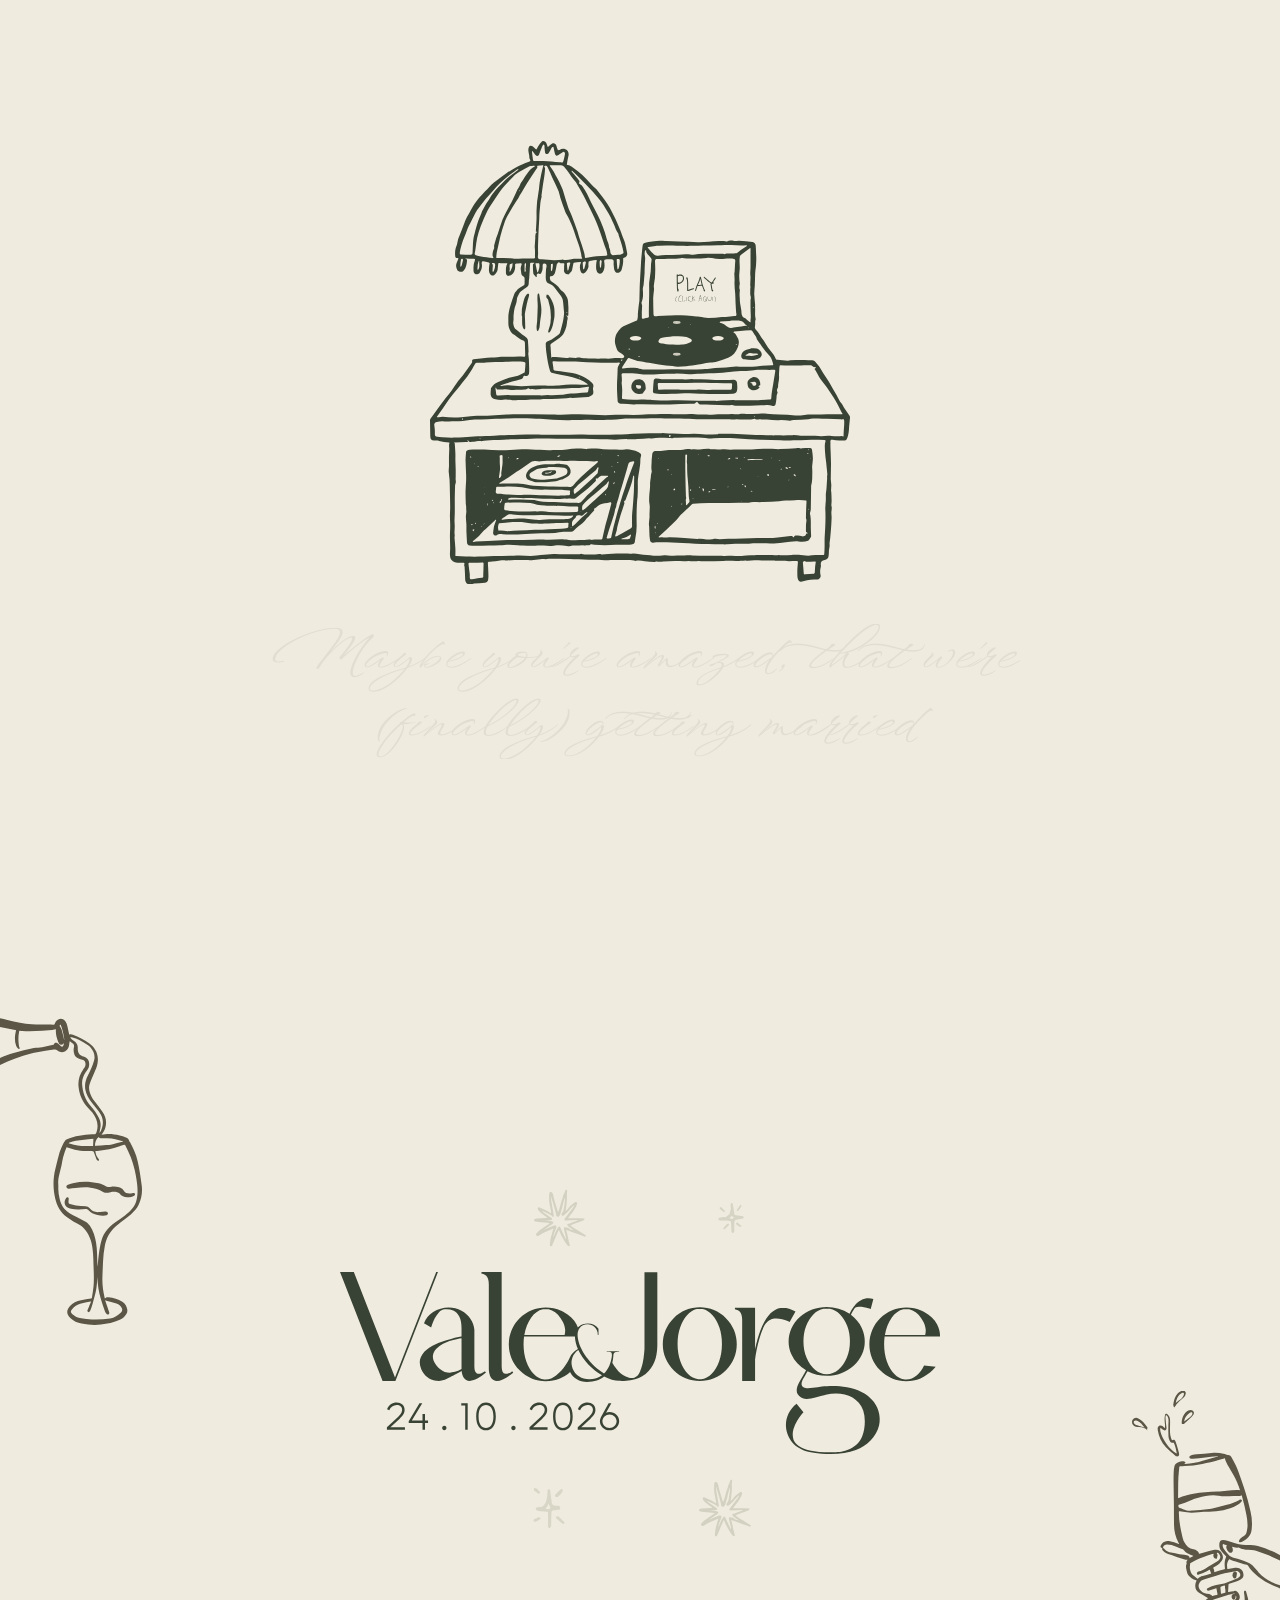
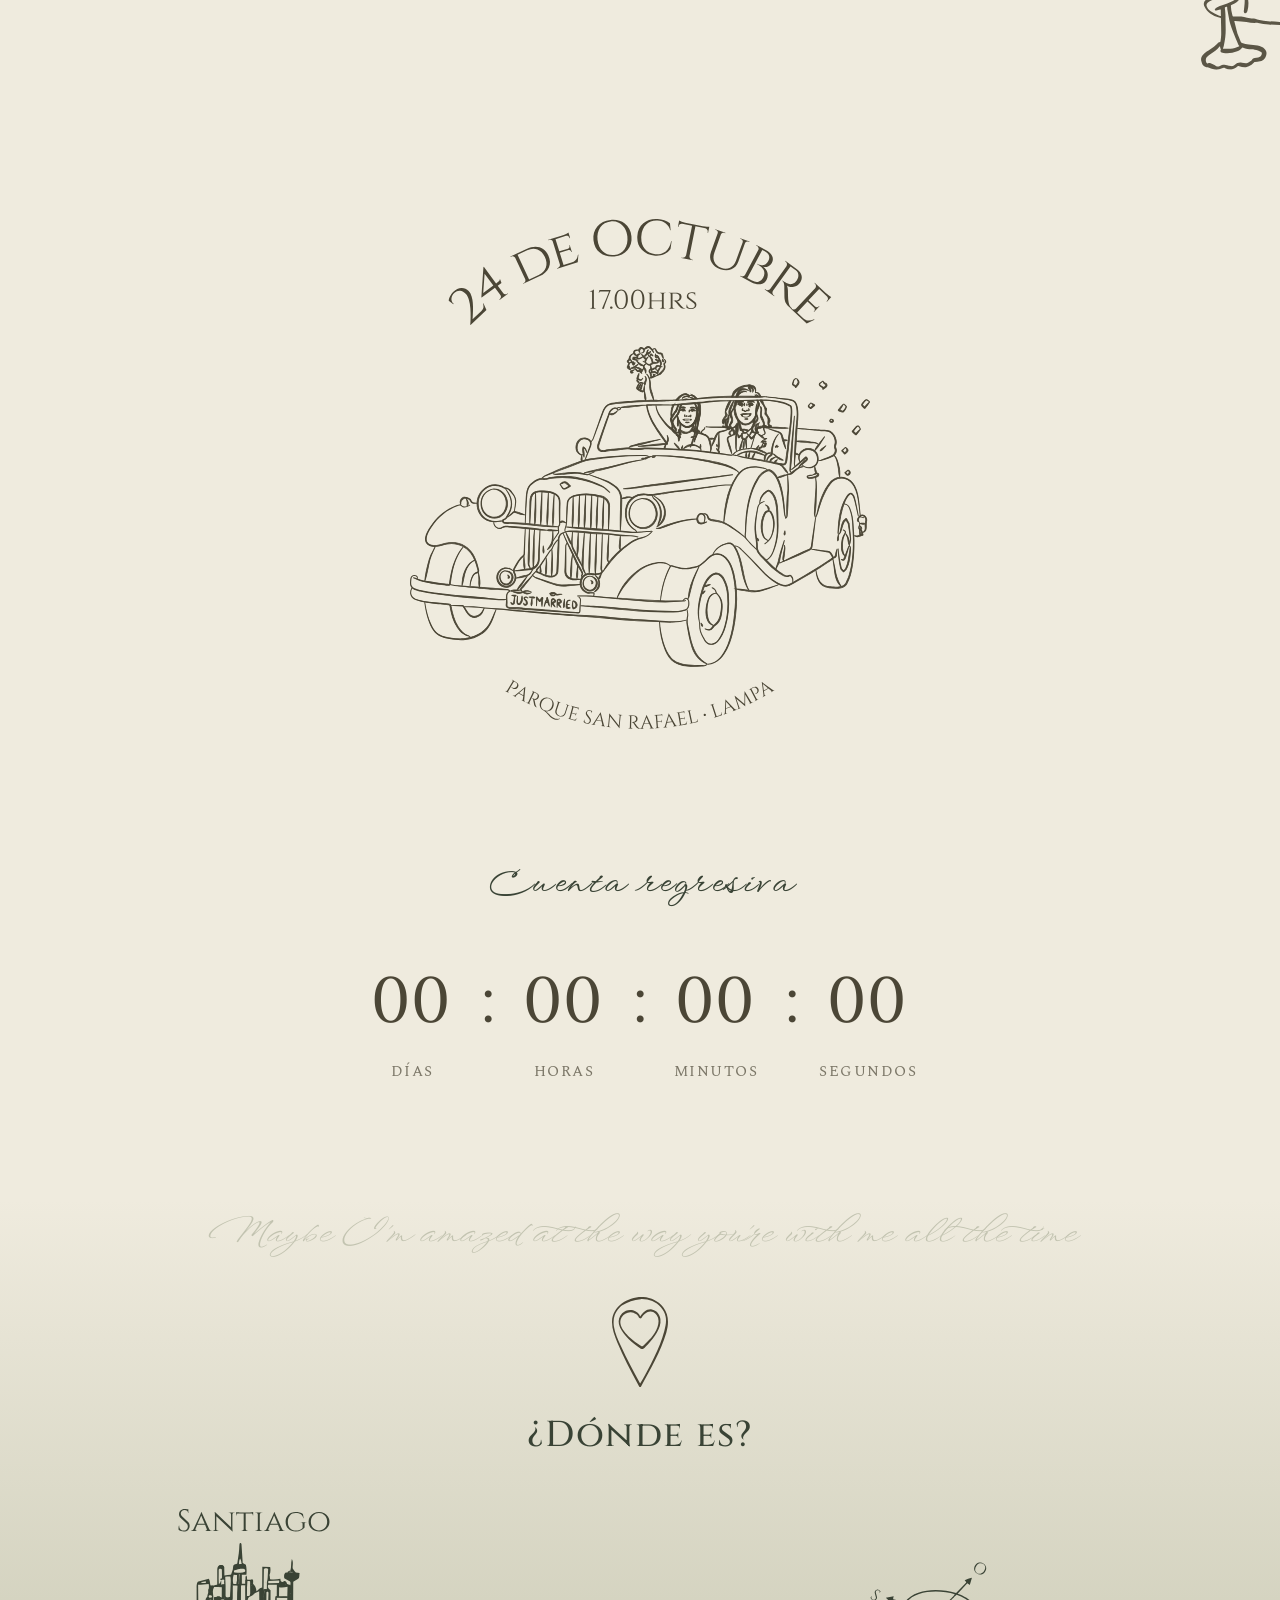
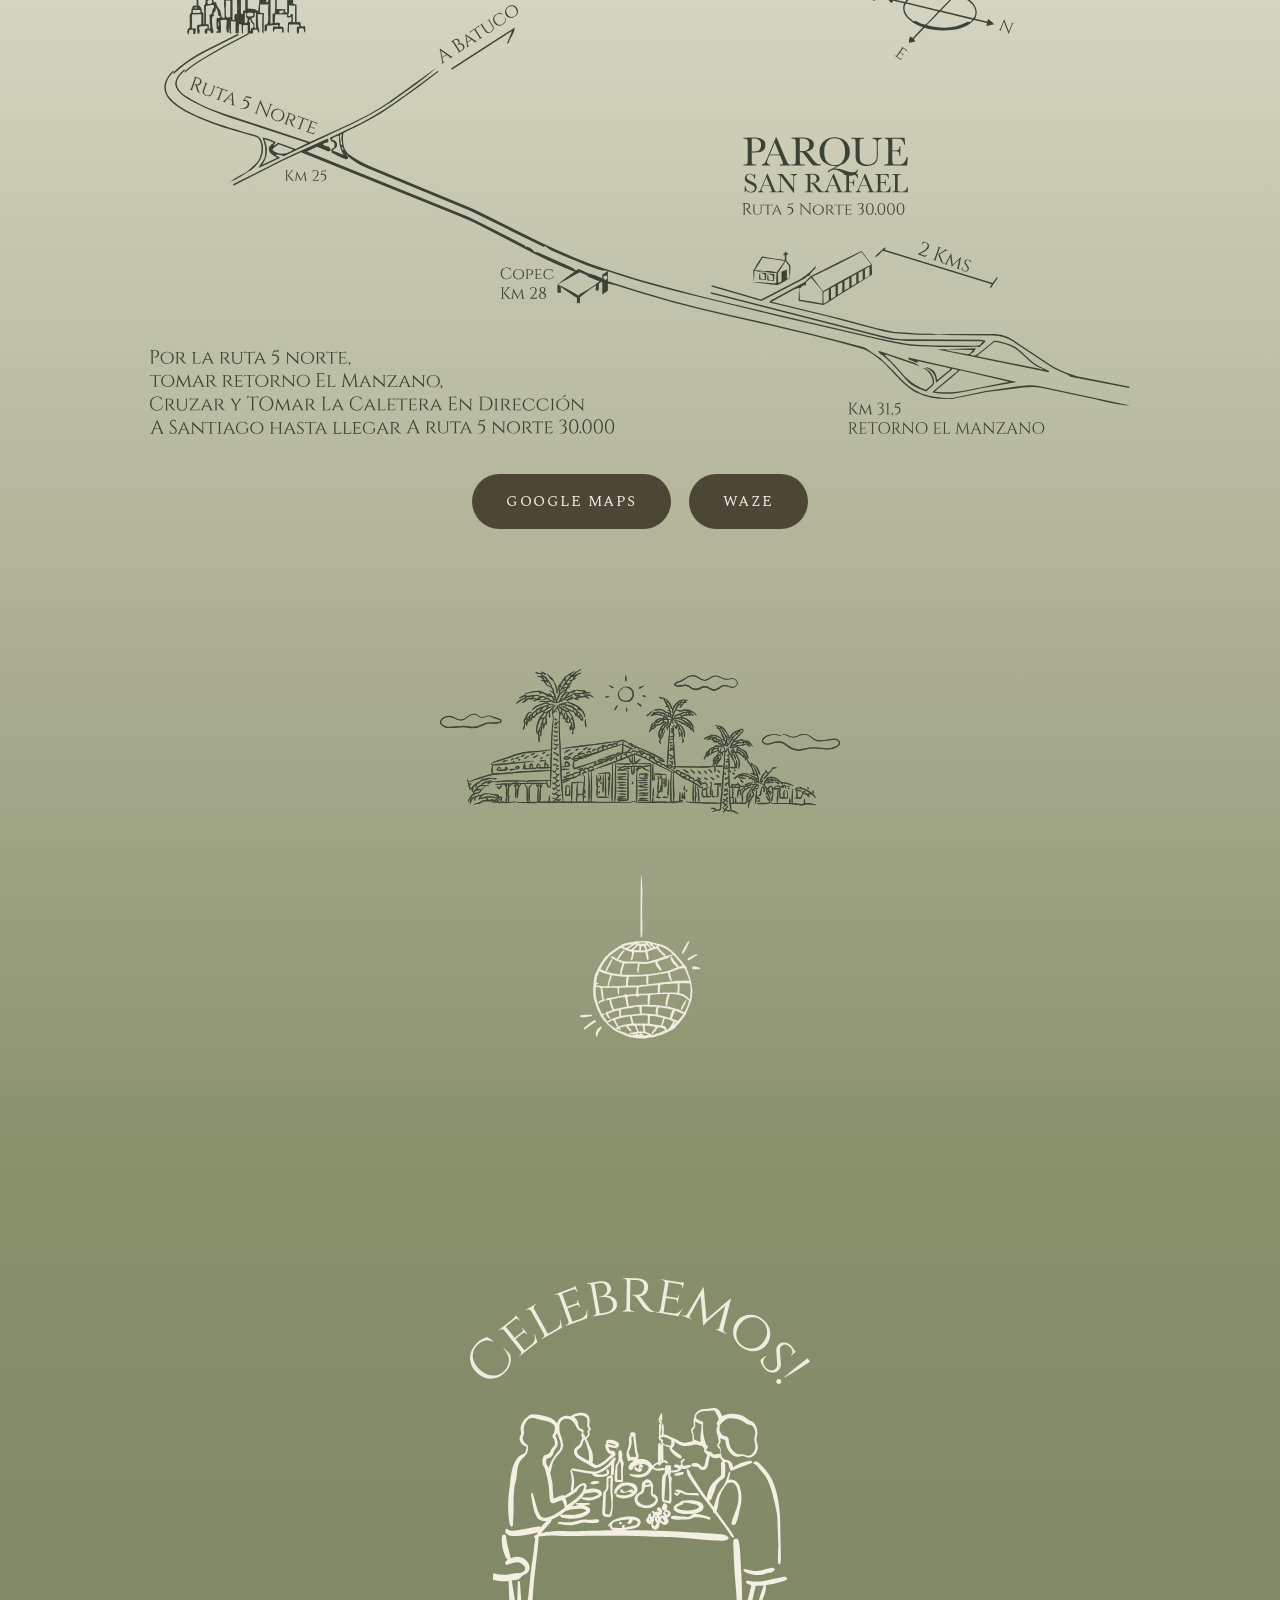
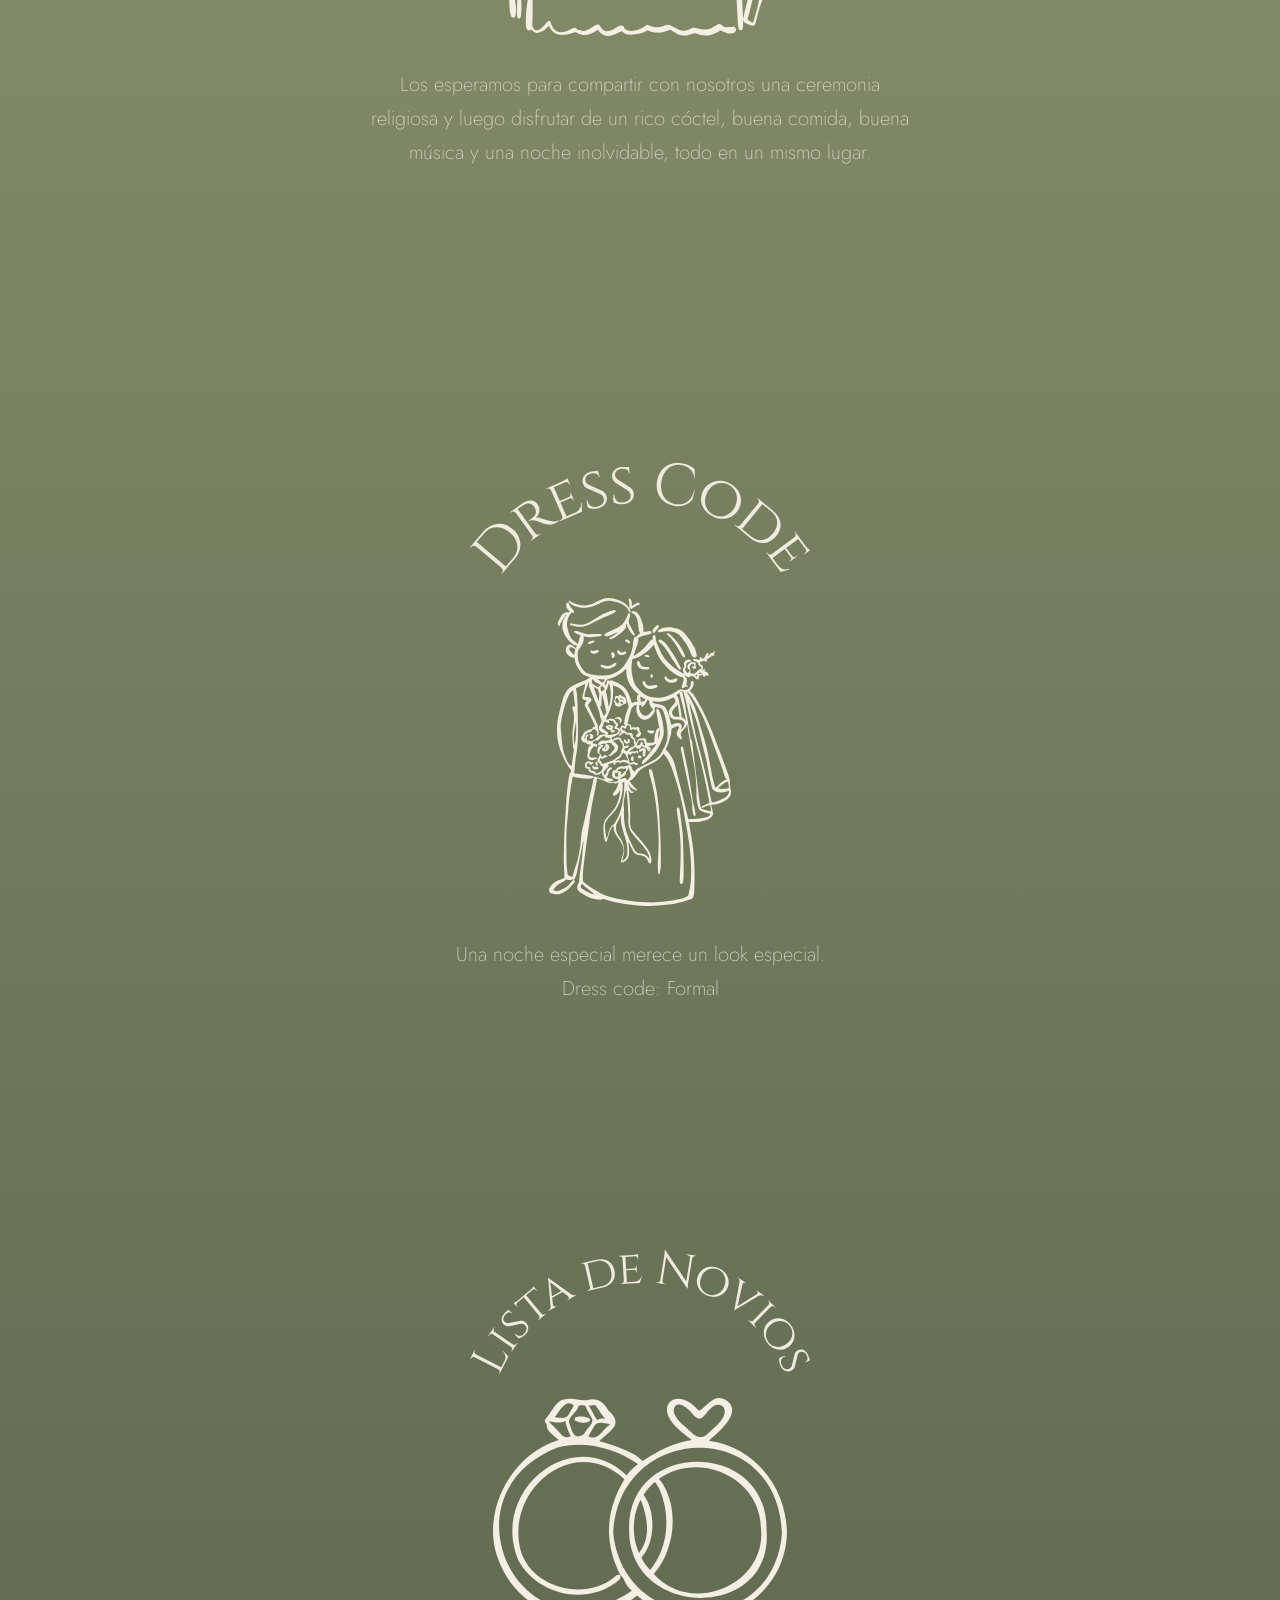
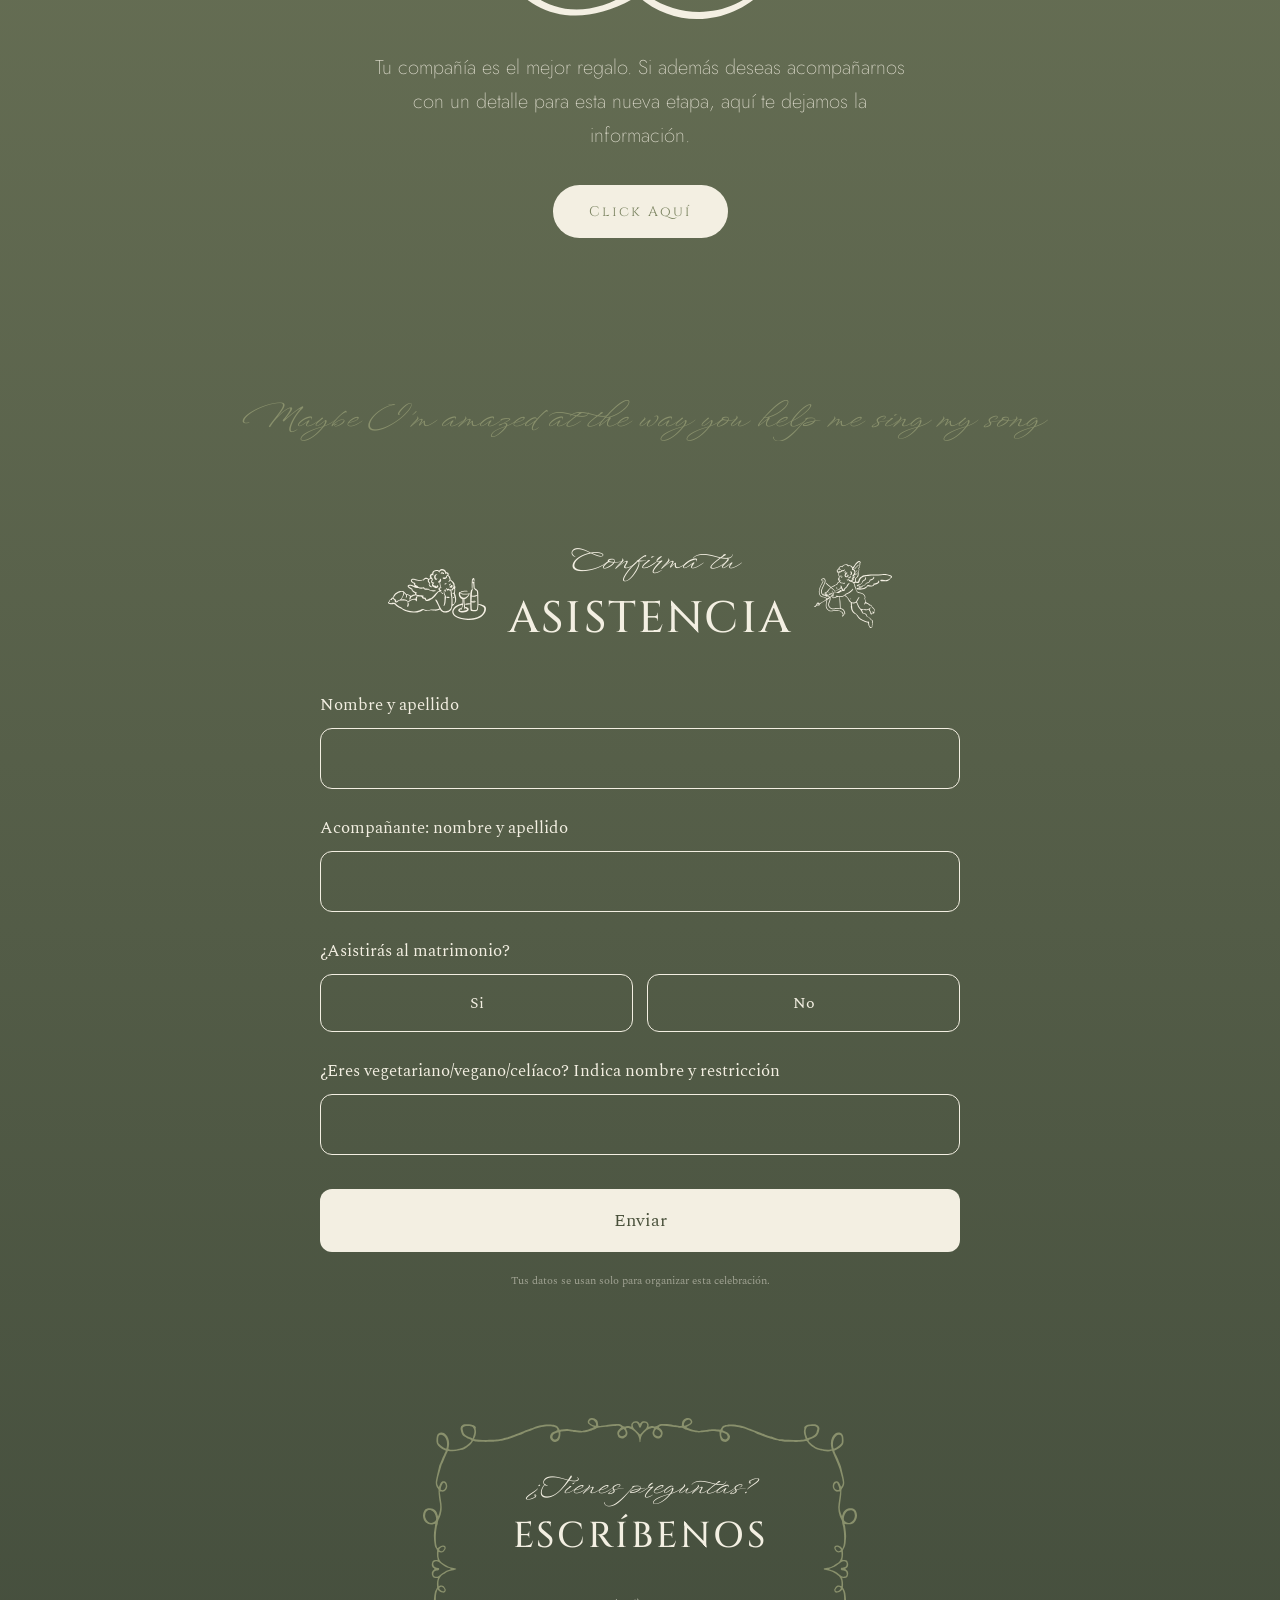
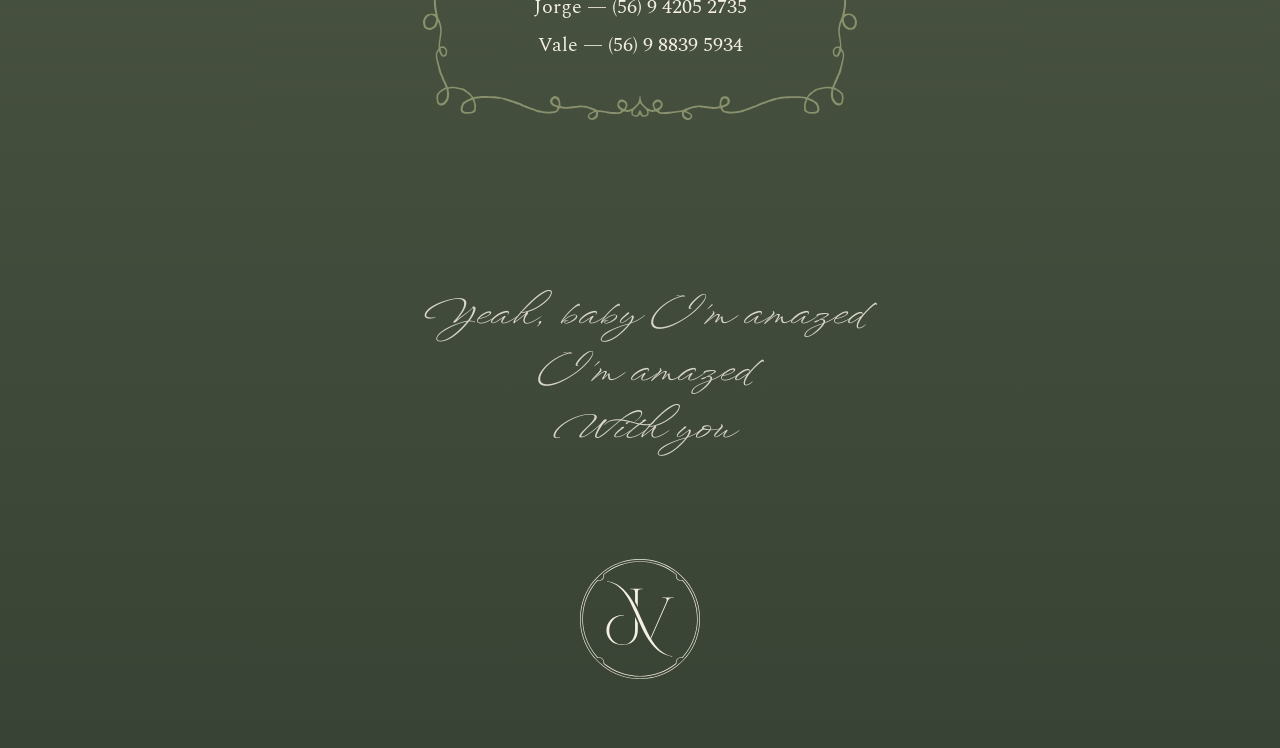
==== index.html @ b94fd3e3 "Hide hero, countdown, and dress code sections entirely for group d All three collapse to zero space " ====
<!DOCTYPE html>
<html lang="es">
<head>
<meta charset="utf-8">
<meta name="viewport" content="width=device-width, initial-scale=1">
<title>Vale &amp; Jorge — Nos Casamos</title>
<meta name="description" content="Invitación de matrimonio de Vale y Jorge — 24 de octubre">
<link rel="icon" type="image/svg+xml" href="favicon.svg">
<link rel="preconnect" href="https://fonts.googleapis.com">
<link rel="preconnect" href="https://fonts.gstatic.com" crossorigin>
<link href="https://fonts.googleapis.com/css2?family=Cinzel:wght@400;500;600;700&family=Spectral:ital,wght@0,300;0,400;0,500;0,600;1,400&family=Jost:wght@200;300&family=WindSong&display=swap" rel="stylesheet">
<link rel="stylesheet" href="styles.css?v=21">
</head>
<body>

<div class="page__bg" aria-hidden="true"></div>
<div class="page">

  <!-- HERO -->
  <section class="hero" id="hero" data-screen-label="Hero">
    <svg class="hero__illustration" viewBox="0 0 1894.24 2000" aria-label="Mesa con lámpara y tocadiscos">
      <defs>
        <style>.hero-art { fill: #394335; }</style>
      </defs>
      <g id="hero-illustration-fill" class="hero-art">
        <path class="cls-1" d="M394.47,670.1c4.86-3.8,9.21-7.49,13.92-10.62,4.82-3.19,10.2-5.52,14.93-8.83,1.7-1.16,3.02-4.01,3.1-6.15.34-8.81.48-17.66-.07-26.45-.16-2.41-2.42-5.48-4.6-6.83-7.01-4.33-10.5-9.97-10.54-18.41-.03-6.08-2.37-12.17-2.27-18.23.09-5,1.78-10.14,3.6-14.9,2-5.26.82-8-4.9-7.9-5.79.1-11.57,1.11-17.38,1.23-6.2.16-6.91,3.97-6.47,8.71.86,9.31-.01,18.15-4.02,26.88-5.31,11.57-13.9,17.98-26.28,19.69-4.35.61-10.96-5.88-11.02-11.91-.14-14.36-1.67-29.02,6.26-42.24.24-.4-.86-2.32-1.37-2.34-10.03-.3-20.07-.38-30.1-.59-1.13-.03-2.25-.79-3.39-.85-2.99-.16-5.82-.52-6.15,4.09-.54,7.47-2.17,14.87-2.54,22.34-.38,7.62-3.06,13.78-7.96,19.59-3.57,4.24-5.6,8.9-12.45,9.86-5.34.77-9.46.86-12.22-3.67-3.51-5.78-6.35-11.39-6.69-19.05-.51-10.92,1.15-21.13,3.1-31.6.23-1.26-1.97-3.95-3.5-4.38-6.01-1.73-12.2-2.83-18.33-4.11-1.3-.27-2.69-.14-3.95-.48-6.81-1.87-11.43,2.58-9.94,9.45,3.36,15.6-.72,29.66-9.49,42.52-2.69,3.94-14.19,7.66-17.79,6.03-7.24-3.3-9.67-10.23-9.76-17.11-.18-14.42-.41-28.93,5.41-42.78,3.48-8.3,1.93-9.9-6.59-10.13-10.86-.27-21.71-.89-32.57-1.29-.78-.03-1.59.48-2.38.75.68,1.09,1.37,3.17,2.01,3.14,6.06-.2,5.26,4.15,4.82,7.55-2.07,16.23-3.77,32.25-16.57,45.04-7.18,7.17-23.3,3.78-27.57-4.22-5.33-10.02-6.98-20.28-2.72-31.11,2.25-5.74,4.28-11.59,7-17.11,1.9-3.84,1.15-5.03-2.9-5.52-8.5-1.08-10.2-2.8-10.79-11.94-.94-14.35.07-28.44,5.95-42.31,4.22-9.96,4.79-21.42,7.79-31.98,1.97-6.91,5.52-13.34,8.1-20.1,6.54-17.08,12.78-34.28,19.42-51.33,3.33-8.51,7.04-16.88,10.99-25.11,2.69-5.59,6.16-10.79,9.19-16.23,6.87-12.34,13.54-24.77,20.57-37.03,3.23-5.62,6.88-11.03,10.74-16.26,4.99-6.74,10.13-13.41,15.62-19.75,8.41-9.73,17.07-19.25,25.87-28.64,6.09-6.53,13.05-12.3,18.81-19.08,13.22-15.52,30.74-25.82,46.06-38.77,10.72-9.07,22.03-17.52,33.66-25.37,12.65-8.54,25.62-16.77,39.11-23.9,19.75-10.43,39.55-20.89,61.19-27.28,4.14-1.23,8.91-3.43,4.05-10.65-3.2-4.75-2.17-12.31-3.23-18.57-1.26-7.51-3.51-14.94-3.84-22.47-.24-5.21,1.29-10.88,3.43-15.71,2.24-5.04,11.59-5.03,17.24-.45,4.19,3.39,8.26,6.95,12.1,10.75,2.66,2.63,3.97,2.79,5.72-.92,2.63-5.61,5.45-11.23,9.01-16.26,4.22-5.99,8.85-11.86,14.18-16.86,4.9-4.63,15.47-.52,19.41,7.41,2.45,4.93,3.78,10.4,5.65,15.61.26.72.74,1.36,1.1,2.04,1.06-.75,2.18-1.44,3.2-2.27,5.14-4.18,9.84-9.08,15.47-12.44,8.53-5.07,17.65-.51,20.28,9.15,1.69,6.18,3.2,12.49,5.82,18.27.62,1.35,6.43,2.12,8.17.86,8.29-5.96,17.14-6.02,26.29-3.85,12.51,2.97,16.57,19.6,14.36,28.95-3.03,12.86-5.28,25.92-7.58,38.95-.2,1.08,1.7,3.6,2.73,3.67,10.13.65,18.07,6.69,25.64,11.93,14.52,10.07,28.6,21.05,41.49,33.12,14.72,13.78,27.88,29.25,41.86,43.84,5.79,6.05,11.93,11.76,17.95,17.59,1.77,1.7,3.94,3.06,5.44,4.96,7.78,9.86,15.54,19.75,23.02,29.82,8.47,11.4,16.98,22.78,24.83,34.61,6.39,9.65,12.15,19.75,17.59,29.97,6.62,12.41,12.89,25.02,18.76,37.79,7.1,15.45,13.81,31.09,20.31,46.82,3.82,9.24,6.81,18.8,10.36,28.16,3.46,9.15,7.49,18.09,10.59,27.35,2.45,7.31,4.05,14.93,5.72,22.48,1.73,7.83,2.71,15.87,4.73,23.61,3.61,13.84-.08,22.07-13.53,26.3-4.39,1.39-3.7,3.99-3.54,6.73.93,16.11-1.94,31.63-6.94,46.84-2.71,8.23-11.36,14.56-19.53,14.28-4.53-.17-7.18-2.41-9.84-6.29-5.89-8.57-4.97-18.39-6.39-27.74-.81-5.4-.14-11.02-.14-16.54,0-7.42-5.18-11.45-12.56-10.28-3.44.54-7.05-.07-10.57.13-5.81.33-11.8.17-17.25,1.78-1.6.47-2.76,6.4-2.22,9.51,2.55,14.73,2.31,29.04-4.38,42.71-3.3,6.76-7.89,11.71-16.47,10.92-7.54-.69-10.71-5.08-12.88-11.9-1.74-5.51-3.03-10.35-2.89-16.5.25-10.69.1-21.21,3.12-31.59.1-.37-2.37-2.2-3.48-2.08-7.44.79-14.82,1.91-22.21,2.97-1.94.27-4.01.34-5.74,1.13-2.05.95-5.21,2.37-5.42,3.92-.79,5.57-1.33,11.4-.54,16.93,1.61,11.09-11.67,33.09-22.48,35.55-5.4,1.25-9.65-2.21-11.56-6.32-6.13-13.12-6.96-26.76-1.01-40.3,1.37-3.13,1.53-4.74-2.51-4.35-9.52.92-19.05,1.67-28.51,2.99-1.12.16-2.22,3.32-2.62,5.24-1.93,9.35-3.31,18.84-5.57,28.12-.69,2.88-3.37,5.33-5.37,7.81-1.74,2.17-4.58,3.75-5.54,6.16-1.93,4.82-5.44,5.62-9.62,4.84-8.33-1.54-18.81-9.29-15.47-20.55.5-1.7.03-3.67.07-5.51.17-5.98-.21-12.05.78-17.9.67-3.84.47-5.58-3.63-5.67-6.37-.14-12.78,1.01-18.5-3.81-3.75-3.16-11.08,6.08-11.9,10.74-1.97,11.08-3.8,22.25-7.01,33-2.83,9.48-7.79,18-19.85,18.12-.95.01-2.21.69-2.79,1.47-3.23,4.29.52,18.44,5.01,21.47,14.99,10.13,30.28,19.86,40.33,35.78,2.65,4.19,7.38,7.18,11.49,10.31,9.09,6.95,13.78,16.5,19.01,26.5,6.11,11.69,5.07,23.6,6.11,35.41,1.19,13.47.38,27.13.21,40.7-.06,4.25.79,10.51-6.98,5.64-.6-.37-1.54-.16-2.34-.21-.03.62-.3,1.66-.04,1.81,10.61,6.42,5.18,15.4,3.94,23.75-1.08,7.2-1.02,14.68-2.99,21.59-3.17,11.02-6.98,21.96-11.67,32.41-5.37,11.97-15.85,19.38-26.53,26.4-9.99,6.56-19.6,13.7-29.62,20.23-7.22,4.72-3.97,11.39-3.7,17.35.62,13.74,1.7,27.48,2.73,41.21.17,2.34-2.01,8.92,4.41,3.14.81-.72,2.58-.48,3.9-.5,4.15-.06,8.31-.3,12.42.03,15.78,1.26,31.53,2.85,47.31,3.99,3.68.27,7.47-.77,11.2-1.18.67-.07,1.35-.13,2.03-.1,9.79.45,19.56,1.05,29.35,1.29,3.02.07,6.08-1.27,9.09-1.2,5.79.14,11.59.85,17.38,1.29,6.47.48,12.96.98,19.45,1.37,8.32.51,16.64,1.02,24.97,1.37,17.59.74,35.34.65,52.81.42,14.46-.18,29.29,1.15,44.05-1.33,13.06-2.2,26.81-1.02,40.19-.23,6.69.41,9.21-3.99,10.78-7.93.72-1.83-3.57-6.49-6.47-8.73-4.92-3.8-10.75-6.36-15.79-10.02-10.45-7.54-13.1-20.01-16.69-30.96-4.89-14.92-4.12-31.09,1.27-45.87,3.32-9.11,9.59-17.47,15.85-25.09,5-6.08,11.26-11.94,18.22-15.44,16.88-8.5,34.48-15.6,51.8-23.2,3.41-1.49,9.02-1.88,9.99-4.25,2.24-5.54,2.44-11.94,3.12-18.03.38-3.48-.17-7.07.11-10.58.79-9.75,1.64-19.51,2.76-29.22,1.08-9.39,2.51-18.74,3.78-28.12.06-.41.3-.82.3-1.25.48-21.13.86-42.28,1.43-63.42.26-9.48.82-18.95,1.36-28.42,1.35-23.83,2.75-47.65,4.12-71.46.48-8.17.74-16.36,1.43-24.52,1.23-14.48,2.65-28.94,4.14-43.4.74-7.22,1.42-14.5,2.92-21.6.61-2.86,2.81-6.66,5.23-7.63,6.53-2.62,13.46-4.69,20.41-5.64,16.67-2.29,33.4-4.25,50.17-5.5,8.02-.59,16.18.77,24.26,1.19,1.84.1,3.7-.06,5.52.03,20.1.89,40.2,1.95,60.3,2.72,27.69,1.03,55.39,2.21,83.09,2.66,16.2.26,32.45-.58,48.67-1.35,7.47-.37,14.89-1.76,22.34-2.66.68-.08,1.37.01,2.07-.01,14.38-.45,28.77-1.09,43.16-1.26,3.84-.06,7.69,1.32,11.56,1.95.91.14,2.04.24,2.82-.16,10.82-5.48,21.98-3.17,33.29-2.12,7.07.67,14.39-1.52,21.49-1.02,20.28,1.42,40.58,3.13,60.77,5.57,8.5,1.02,13.03,7.86,14,15.92,1.15,9.7,1.09,19.55,1.54,29.32.47,10.26,1.33,20.5,1.27,30.74-.07,11.29-.81,22.58-1.6,33.84-.44,6.35-1.77,12.64-2.39,18.98-.67,6.93-1.15,13.88-1.39,20.84-.58,16.13-.74,32.3-1.49,48.43-.57,12.38-2.73,24.75-2.45,37.07.37,15.33,2.66,30.6,3.83,45.92.45,6.03-.18,12.14.13,18.19.82,16.19-2.14,32.52,2.45,48.63.92,3.24-2.61,7.54-2.29,11.19.72,8.78.21,17.3-1.3,25.98-.52,3.06,1.37,7.69,3.74,9.92,11.76,11.02,18.27,25.6,27.22,38.52,2.65,3.81,6.25,7.01,8.71,10.92,6.67,10.54,12.39,21.71,19.56,31.87,7.66,10.84,16.9,20.55,24.75,31.26,3.99,5.45,6.87,11.84,9.48,18.12,1.67,4.04,3.46,5.65,8.09,5.94,15.57.91,31.08,2.73,46.63,3.85,3.9.27,7.89-1.09,11.84-1.23,16.69-.57,33.37-1.22,50.06-1.33,10.24-.06,20.5.95,30.74,1.25,7.44.21,14.9-.27,22.31.21,2.48.17,5.34,1.86,7.11,3.73,5.38,5.64,10.35,11.66,15.37,17.64,1.97,2.34,3.82,4.82,5.41,7.42,5.94,9.72,11.52,19.66,17.61,29.28,8.23,12.98,17.07,25.57,25.16,38.63,6.77,10.92,12.86,22.25,19.22,33.44,9.62,16.94,20.24,33.44,28.33,51.11,3.65,7.96,10.5,12.72,14.19,20.2,3.71,7.49,8.33,14.56,12.95,21.56,6.01,9.08,12.64,17.73,18.5,26.9,1.63,2.56,2.27,6.32,2.03,9.42-1.06,13.26-3.17,26.46-3.88,39.72-.91,17.48-1.98,34.79-8.36,51.36-3.74,9.72-7.01,11.83-18.84,11.22-11.08-.58-22.18-.79-33.24-1.47-4.8-.3-9.63-1.01-14.29-2.15-7.45-1.84-10.47,1.27-9.77,9.12.68,7.62-.06,15.34.2,23,.81,24.56,2.32,49.11,2.56,73.66.24,23.97-1.03,47.95-1.08,71.92-.01,8.22,2.24,16.42,2.45,24.65.23,8.61-.92,17.25-1.13,25.89-.09,3.02,1.1,6.05,1.25,9.09.57,12.46,1.19,24.93,1.33,37.4.07,6.56-.84,13.12-1.27,19.69-.06.68-.21,1.46.01,2.05,3.68,9.6.95,19.14.21,28.81-.67,8.7,1.28,17.56,1.02,26.33-.48,16.66-1.52,33.32-2.71,49.95-1.09,15.33-2.63,30.61-4.11,45.91-.76,7.92-3.36,16.02-2.37,23.67,1.52,11.7-3.09,22.37-3.2,33.66-.07,7.03-.27,14.14-1.44,21.05-1.63,9.65-8.02,15.14-17.31,16.25-14,1.67-20.21,10.65-17.17,24.35.51,2.29.07,4.97-.57,7.31-3.47,12.68-3.97,25.37-.69,38.13,1.78,7-6.06,16.94-14.46,18.43-4.76.84-9.83-.21-14.7.23-10.58.94-21.19,1.88-31.66,3.57-9.15,1.47-18.03,4.56-27.2,5.84-7.15.98-11.59-4.42-13.98-10.28-1.91-4.73-2.63-10.17-2.83-15.34-.41-10.88-.48-21.8-.01-32.68.42-10.23,1.94-20.4,2.42-30.63.07-1.52-2.92-4.58-4.48-4.56-12.01.06-24.01.96-36.02,1.05-5.71.03-11.42-1.53-17.14-1.76-8.77-.35-17.55-.27-26.32-.21-6.32.03-12.62.4-18.92.4-1.91,0-3.82-1.02-5.75-1.03-18.02-.07-36.05.11-54.08-.1-11.09-.14-22.18-1.37-33.26-1.18-9.74.18-19.48,1.93-29.24,2.49-3.91.24-7.9-1.22-11.84-1.16-6.03.09-12.04,1.05-18.07,1.22-7.89.24-15.81.06-23.71.06-19.18,0-38.36-.16-57.54.04-29.02.31-58.06,1.01-87.1,1.26-8.09.07-16.19-1.16-24.28-1.19-6.71-.04-13.43,1.22-20.14,1.18-8.78-.06-17.56-1.13-26.35-1.19-6.71-.03-13.43,1.27-20.14,1.19-13.23-.14-26.47-1.4-39.7-1.15-17.81.35-35.7.88-53.36,2.95-10.26,1.19-20.09,1.53-30.23-.11-2.85-.45-6.18,2.59-9.17,2.39-14.66-.99-29.25-2.89-43.91-3.78-12.96-.79-25.74-5.47-39.02-1.77-2.9.82-6.5-.55-9.72-1.22-23.95-4.97-48.19-1.9-72.28-2.68-10.65-.34-21.33-.24-31.98,0-9.11.2-18.2,1.42-27.28,1.18-9.53-.26-19.02-1.86-28.56-2.54-3.78-.27-7.62.5-11.45.57-8.67.17-17.34.28-26.01.26-2.17,0-4.32-.79-6.5-.86-15.23-.52-30.46-.94-45.68-1.42-13.24-.44-26.47-1.1-39.7-1.35-31.57-.57-63.13-1.08-94.71-1.3-5.18-.03-10.35,1.7-15.58,2.18-2.46.23-5.04-.94-7.55-.84-5.11.21-10.21.79-15.31,1.32-13,1.35-25.99,3.02-39.02,3.99-5.04.37-10.18-1.15-15.3-1.19-20.48-.14-40.97-.37-61.43.07-10.99.23-21.94,1.94-32.93,2.52-4.38.23-8.82-1.26-13.23-1.18-8.54.18-17.1.64-25.6,1.52-9.83,1.01-19.6,2.68-29.42,3.88-5.31.65-10.72.61-15.95,1.64-1.44.28-3.34,3.34-3.33,5.11.06,7.63.85,15.27,1.19,22.9.54,12.08,1.13,24.17,1.3,36.26.08,5.4-.62,10.84-1.33,16.22-.96,7.38-7.35,12.64-14.83,13.22-16.01,1.22-32.03,2.48-47.98,4.21-5.96.65-11.71,3.54-17.65,3.85-15.74.82-23.17-9.12-23.26-22.99-.11-19.02-1.61-38.05-2.61-57.07-.07-1.45-.57-3.06-1.39-4.24-2.86-4.11,6.22-12.56-4.77-13.49-5.33-.45-10.74-.07-16.11-.09-14.79-.01-29.29-2.29-38.37-15.06-3.94-5.55-4.89-13.88-5.33-21.06-.59-9.42,1.1-18.94,1.03-28.41-.16-18.76-1.09-37.51-1.19-56.28-.07-11.39.91-22.78,1.25-34.18.18-6.74.18-13.51,0-20.26-.34-11.79-1.27-23.56-1.25-35.33.03-13.61,1.25-27.24,1.18-40.85-.1-23.13-.78-46.26-1.29-69.39-.4-17.83-.52-35.7-1.5-53.5-.67-11.9-3.14-23.68-3.84-35.58-.47-8.12.86-16.33,1.16-24.51.21-5.6.04-11.2.04-16.81,0-9.97-.17-19.94.06-29.92.24-10.94,1.23-21.87,1.22-32.81-.01-8.91-2.79-17.92,1.37-26.64.11-.26-1.44-1.86-2.34-1.97-15.07-1.87-30.31-1.94-45.1-6.67-6.93-2.22-14.87-1.2-22.35-1.69-12.14-.79-16.94-5.99-17.11-17.86-.35-23.97-.96-47.95-1.26-71.92-.03-2.71.52-5.92,2-8.07,9.87-14.39,19.86-28.7,30.2-42.74,12.63-17.15,25.57-34.11,38.54-51.01,8.63-11.22,17.93-21.93,26.23-33.36,10.34-14.24,19.65-29.21,29.99-43.43,6.4-8.81,14.19-16.62,20.81-25.27,9.43-12.34,18.36-25.06,27.49-37.61,4.38-6.01,8.97-11.88,12.98-18.13,1.37-2.14,2.07-5.34,1.71-7.86-.78-5.58,1.39-9.48,6.7-10.02,13.92-1.42,27.85-2.92,41.79-4.11,12.95-1.12,25.92-1.95,38.9-2.79,8.85-.57,17.73-.74,26.57-1.47,5.65-.48,11.25-1.7,16.88-2.52,1.33-.18,2.71-.16,4.07-.16,9.99-.01,19.96.16,29.93-.04,15.23-.33,30.45-1.1,45.68-1.26,7.39-.07,14.82.71,22.21,1.33,4.84.42,6.95-.94,6.76-6.35-.74-18.9-1.05-37.82-1.49-56.73-.17-7.12-5.68-9.82-10.94-11.33-10.65-3.1-18.36-10.51-26.93-16.7-2.88-2.07-5.14-5.35-8.29-6.66-14.8-6.1-20.77-19.02-25.5-32.68-1.9-5.5-2.42-11.59-2.8-17.45-.47-7.11.13-14.28-.16-21.39-.88-21.2,3.22-41.65,9.46-61.7,5.38-17.3,10.65-34.69,17.32-51.49,2.92-7.35,9.22-13.34,14.33-20.3M1113.5,1868.95h34.08c11.59,0,23.17-.16,34.75.03,22.68.35,45.34,1.06,68.01,1.3,21.72.23,43.42-.03,65.13.11,4.65.03,9.29,1.3,13.92,1.22,10.4-.17,20.79-1.23,31.18-1.19,14.55.07,29.27,2.44,43.57.85,15.62-1.74,31.11-2.62,46.77-2.42,7.47.1,14.96-1.1,22.44-1.22,14.35-.21,28.7-.07,43.05-.07,9.5,0,19.02-.16,28.53.07,5.57.13,11.12,1.12,16.69,1.22,3.48.06,7-1.25,10.48-1.19,5.64.1,11.29,1.27,16.91,1.2,14.39-.2,28.78-.79,43.16-1.33,3.3-.13,6.6-1.09,9.9-1.01,13.53.31,27.08.68,40.6,1.42,7.82.41,15.61,2.34,23.39,2.2,11.22-.2,22.39-2.01,33.61-2.46,11.33-.47,22.71.06,34.05-.3,1.59-.04,4.32-2.52,4.42-4.02.82-11.45,1.32-22.92,1.53-34.39.23-12.89-.3-25.81.14-38.68.52-14.89,2-29.76,2.61-44.66.74-17.59,1.47-35.21,1.26-52.81-.13-10.07,0-20.17-.72-30.31-.98-13.75,1.63-27.72,2.21-41.63.42-10.26-.34-20.58.2-30.84.48-8.91,3.17-17.41,3.14-26.72-.04-15.98,3.63-31.91,2.37-48.1-.3-3.9,1.4-7.93,1.16-11.84-.55-9.08-1.74-18.12-2.65-27.17-.94-9.5-1.74-19.04-2.78-28.54-1.77-16.26-4.74-32.49-5.18-48.8-.41-14.99-2.78-30.28,2.32-45.14,1.11-3.23-.57-5.34-4.72-5.4-19.45-.27-38.9-1.33-58.35-1.15-16.19.17-32.37,1.93-48.56,2.54-11.11.41-22.25-.1-33.37.13-8.78.18-17.56,1.26-26.35,1.23-10.71-.04-21.4-.92-32.11-1.26-30.23-.98-60.44-1.88-90.67-2.78-16.84-.5-33.67-.92-50.51-1.39-.45-.01-.92.03-1.37,0-21.56-1.84-43.09-4.66-64.69-5.28-31.11-.92-62.27-.33-93.42-.17-7.63.03-15.28,1.43-22.89,1.16-9.84-.33-19.63-1.95-29.48-2.55-12.29-.74-24.63-1.42-36.94-1.35-24.21.14-48.4.84-72.6,1.27-7.05.13-13.97-.84-21.15,1.08-5.55,1.49-11.84.24-17.79.1-15.03-.35-30.06-1.22-45.07-1.02-10.89.16-21.77,1.93-32.68,2.51-4.38.23-8.87-1.45-13.23-1.16-17.39,1.1-34.76,2.63-52.13,4.04-2.21.18-4.39.72-6.59.74-13.27.08-26.53.1-39.8.07-1.26-.01-2.55-.84-3.8-.76-16.42.85-32.82,2.21-49.25,2.58-11.84.26-23.7-.95-35.55-1.2-10.43-.23-20.88.23-31.31-.1-24.48-.75-48.93-2.18-73.42-2.59-27.3-.47-54.62-.11-81.93-.11-14.19,0-28.39.16-42.58-.03-23.81-.34-47.64-1.15-71.46-1.26-14.07-.06-28.15.85-42.23,1.29-15.53.48-31.06.88-46.6,1.4-11.54.38-23.09.95-34.63,1.35-14.62.51-29.24.95-43.84,1.39-15.69.48-31.39.71-47.06,1.47-9.77.48-19.49,1.77-29.24,2.68-9.97.93-20.04,3.13-29.9,2.41-10.45-.75-20.16,3.22-30.17,2.82-8.2-.31-18.54,5.14-24.21-6.18-.27-.55-1.86-.45-2.83-.65.04,1.12-.24,2.39.21,3.3.77,1.54,1.98,2.86,3.02,4.28-1.9.31-3.78.69-5.68.89-1.37.14-2.76,0-4.15.04-17.07.45-34.12.92-51.19,1.36-1.47.04-2.96-.07-4.43-.11.89.98,1.87,1.9,2.66,2.95.76,1.02,1.88,2.15,1.97,3.29,1.03,14.35,2.2,28.68,2.75,43.03.44,11.35-.08,22.72.14,34.07.26,12.93,1.01,25.85,1.29,38.77.21,10.44.04,20.88.04,31.3,0,6.29-1.01,12.79.26,18.83,1.44,6.86-.4,12.62-2.54,18.67-.35,1.02-.44,2.17-.47,3.26-.48,17.61-1.02,35.21-1.36,52.82-.2,9.97-.04,19.94-.04,29.92,0,14.12.18,28.23-.06,42.35-.18,11.7-1.15,23.4-1.22,35.1-.06,8.09,1.2,16.19,1.18,24.28-.01,9.02-1.06,18.03-1.18,27.04-.07,5.1,1.06,10.2,1.19,15.31.07,2.79-1.4,5.64-1.2,8.39,1.19,16.09,2.99,32.14,3.94,48.25.61,10.17.13,20.4.11,30.6,0,2.21-.71,4.15,3.13,4.31,14.21.58,28.39,2.28,42.59,2.51,26.77.43,53.54.44,80.32,0,16.05-.25,32.06-2.07,48.1-2.55,25.34-.76,50.7-1.02,76.05-1.46,4.24-.07,8.48.26,12.72.09,9.46-.4,18.92-1.59,28.36-1.33,15.75.41,31.46,2.2,47.18,2.42,9.05.14,18.1-1.71,27.17-2.54,6.47-.6,12.97-.84,19.43-1.43,19.26-1.78,38.49-4.41,57.79-5.27,15.4-.69,30.89.94,46.36,1.09,23.7.23,47.4.1,71.09,0,3.03-.01,6.35-1.9,9.05-1.16,19.96,5.43,40.24,1.94,60.34,2.31,9.79.18,19.63-3.34,29.48.25.61.23,1.37.1,2.05.03,9.29-.91,18.56-2.37,27.86-2.65,24.87-.76,49.78-1.18,74.66-1.4,8.09-.07,16.18,1.08,24.28,1.2,4.63.06,9.32-1.42,13.92-1.16,9.76.51,19.51,1.59,29.22,2.66,10.95,1.23,21.86,2.85,32.82,4.08,9.72,1.09,19.46,2.24,29.22,2.69,9.72.47,19.49.35,29.22.01,6.87-.23,13.71-1.26,20.57-1.94,1.25-.13,2.51-.57,3.74-.45,8.17.76,16.32,2.17,24.49,2.34,8.78.18,17.56-.78,27.73-1.23M556.36,1023.23c.1,10.69,1.32,11.95,11.16,13.16,13.98,1.7,27.93,3.61,41.9,5.48,21.7,2.92,43.19,5.61,64.18,13.34,21.5,7.93,40.21,19.31,56.7,34.61,5.5,5.1,8.74,12.03,5.81,20.7-1.47,4.33-.96,9.7-.11,14.38,2.39,13.33-.3,19.45-11.93,24.68-4.08,1.84-8.05,4.99-12.24,5.31-23.32,1.83-46.69,3.05-70.06,4.28-3.43.18-6.95-1.22-10.37-.96-4.99.37-9.87,2.05-14.85,2.34-12.99.72-26.01,1.09-39.01,1.44-19.14.54-38.27.86-57.41,1.44-5.81.18-11.6.82-17.38,1.36-3.74.35-7.44,1.26-11.16,1.3-15.74.14-31.86-2.15-47.08.62-18.68,3.4-37.1.95-55.57,2.14-5.81.37-11.67.21-17.49,0-3.5-.14-6.97-1.02-10.48-1.29-7.39-.57-14.96-2.15-22.17-1.16-14.83,2.04-29.42,1.76-43.84-1.78-5.3-1.3-11.2-3.23-14.92-6.84-3.54-3.43-6.05-9.31-6.42-14.31-.68-8.94.55-18.02,1.12-27.01.07-1.22.78-2.44,1.42-3.54,7.32-12.65,18.19-21.04,31.7-26.19,16.29-6.22,32.4-13.05,48.97-18.41,13.06-4.22,26.93-5.96,40.04-10.09,9.46-2.99,18.43-7.75,27.24-12.44,2.07-1.09,3.41-5,3.7-7.76,1.25-12.01,2.21-24.07,2.63-36.13.07-1.8-3.22-5.17-5.17-5.34-10.88-.95-21.84-1.6-32.78-1.53-22.59.16-45.17.89-67.77,1.26-10.44.17-20.89-.31-31.3.11-14.14.58-28.25,1.71-42.35,2.72-2.59.18-5.14,1.25-7.72,1.27-10.2.16-20.41-.26-30.6.27-3.16.16-7.45,1.8-9.07,4.21-4.97,7.44-8.57,15.78-13.32,23.4-7.08,11.39-14.29,22.75-22.18,33.6-6.77,9.33-14.75,17.79-21.88,26.88-8.13,10.37-15.69,21.19-23.94,31.46-11.12,13.85-23.19,26.98-33.87,41.15-9.94,13.17-18.47,27.41-27.88,40.98-9.33,13.46-18.83,26.79-28.61,39.9-2.55,3.43-.67,3.68,1.73,3.92,1.97.18,4.01-.18,6.01-.44,5.91-.72,11.84-2.39,17.69-2.08,16.94.89,33.83,3.05,50.77,3.8,10.35.47,20.78-.75,31.18-1.2.45-.03.92.04,1.37-.01,14.21-1.83,28.34-4.39,42.61-5.33,18.24-1.2,36.57-1.06,54.88-1.59,12.78-.37,25.57-.72,38.33-1.4,23.13-1.25,46.25-2.97,69.39-4.02,18.88-.85,37.82-1.45,56.72-1.37,44,.18,87.99.85,131.98,1.27,9.29.1,18.58-.16,27.86.07,9.48.23,18.97,1.46,28.42,1.2,16.5-.45,32.99-1.93,49.49-2.56,10.43-.4,20.88-.35,31.3-.01,21.94.72,43.87,1.88,65.83,2.68,17.37.61,34.75,1.29,52.13,1.3,15.68.01,31.38-.91,47.06-1.26,49.1-1.12,98.25,2.35,147.3-2.61,11.47-1.16,23.16,0,34.75-.21,14.31-.28,28.61-1.2,42.92-1.23,12.08-.03,24.17.99,36.25,1.22,11.9.24,23.8.24,35.68.01,13.39-.26,26.77-1.1,40.16-1.25,7.03-.07,14.05.88,21.08,1.27,8.77.51,17.55,1.13,26.33,1.32,8.64.18,17.28-.38,25.92-.16,8.06.21,16.12,1.66,24.15,1.46,9.29-.24,18.56-1.97,27.86-2.55,19.65-1.25,39.32,1.19,59.07-1.1,11.64-1.36,24.01,2.51,35.43.51,11.43-2.01,22.4-.84,33.59-.92,18.84-.17,37.68-.95,56.52-1.26,11.57-.2,23.19-.52,34.75.07,19.24.98,38.43,3.68,57.67,3.77,23.95.1,47.69,1.74,71.46,4.26,8.05.85,16.3.65,24.38.01,10.98-.88,21.84-3.17,32.82-3.87,10.94-.69,21.94.01,32.92-.18,17.61-.33,35.21-1.02,52.82-1.3,13.88-.21,27.76-.04,41.66-.04,7.9,0,15.81.08,23.7-.07,1.63-.04,3.23-1.03,4.84-1.59-.78-1.16-1.62-2.31-2.32-3.51-1.42-2.39-2.96-4.75-4.14-7.27-10.1-21.79-20.55-43.16-33.97-63.39-10-15.09-19.72-30.48-30.11-45.34-7.56-10.84-16.22-20.91-24.26-31.42-3.85-5.01-7.83-10.02-10.99-15.47-6.23-10.72-11.49-22.01-18.07-32.49-2.29-3.65-3.58-4.92,1.13-6.69,1.22-.45,1.9-2.32,2.83-3.54-1.77-.86-3.97-2.86-5.21-2.38-4.46,1.7-7.01-.33-10.11-3.03-2.48-2.17-5.91-4.33-9.02-4.52-9.72-.58-19.49-.4-29.22-.17-9.02.21-18.03,1.13-27.04,1.27-14.35.23-28.7.3-43.05-.01-12.03-.26-24.04-1.23-36.06-1.64-1.43-.04-4.01,1.3-4.19,2.34-.89,4.79-1.29,9.7-1.53,14.58-.58,11.32-2.15,22.75-1.13,33.93,1.46,16.06-5.09,31.08-4.43,46.87.01.45.16,1.02-.04,1.36-4.21,6.81-7.1,13.7-2.85,21.74.84,1.57.69,4.42-.2,5.99-3.75,6.7-3.5,13.9-3.99,21.2-.61,8.92-2.37,17.79-4.02,26.6-1.52,7.99-8.3,12.08-16.09,8.82-7.89-3.29-15.81-3.98-24.05-3.58-8.32.38-16.64,1.05-24.97,1.33-16.91.57-33.83,1.09-50.75,1.36-13.64.23-27.32.41-40.95-.06-11.84-.41-23.6,1.19-35.58-2.18-7.47-2.1-16.23,1.01-24.39.81-24.48-.64-48.94-1.78-73.42-2.65-15.3-.54-30.61-1.16-45.91-1.27-5.99-.06-10.08-2.11-13.22-7.14-3.03-4.92-8.78-4.5-12.46.1-1.47,1.84-3.94,3.74-6.13,3.98-5.31.58-10.74.04-16.11.2-30.45.88-60.91,2.46-91.36,2.59-42.14.16-84.3-.79-126.45-1.22-9.28-.1-18.57-.16-27.85.06-4.19.08-8.39,1.4-12.55,1.22-15.5-.68-30.99-1.78-46.49-2.63-3.21-.18-6.46.13-9.66-.07-5.91-.35-13.65-6.03-13.97-10.43-1.03-14.89-2.22-29.76-2.71-44.66-.45-14.33-.44-28.7-.01-43.03.58-19.19,2.71-38.39,2.29-57.54-.21-10.11,4.97-16.9,8.94-24.76.71-1.43,1.37-2.88,2.05-4.31-1.62-.55-3.24-1.62-4.84-1.54-7.18.25-14.35,1.05-21.52,1.23-9.45.23-18.9.2-28.33.03-19.6-.37-39.21-.58-58.8-1.43-23.68-1.05-47.33-3.29-71.01-3.91-26.3-.69-52.62-.03-78.94-.23-11.16-.07-22.32-.86-33.49-1.3-1.37-.06-3.02-.48-4.08.1-1.46.82-3.65,2.56-3.51,3.65,1.03,8.22,2.56,16.37,3.95,25.92M1298.53,1322.17c1.42-.47,2.85-1.32,4.26-1.32,19.94-.1,39.92-.57,59.83.06,28.9.91,57.77,2.69,86.65,3.99,13.15.6,26.3.99,39.46,1.4,16.45.5,32.9,1.01,49.36,1.36,8.36.17,16.72.03,25.09.03,22.85,0,45.71.04,68.57-.06,2.56-.01,5.17-1.4,7.71-1.23,10.91.71,21.77,2.17,32.68,2.56,12.88.45,25.77.1,38.66.1,8.9,0,17.82-.35,26.7.1,9.07.47,18.1,2.51,27.15,2.47,10.21-.04,20.4-1.91,30.62-2.44,5.09-.27,10.23.78,15.36,1.09,9.91.57,19.82,1.28,29.73,1.44,5.33.1,10.67-1.15,15.99-1.15,2.99-.01,5.96,1.27,8.94,1.97.01-3.3-.1-6.6.06-9.89.38-8.17.86-16.35,1.37-24.52.4-6.49,1.06-12.95,1.32-19.45.23-5.82.27-11.67,0-17.48-.51-11.12-10.4-1.9-14.11-6.29-.34-.4-1.23-.38-1.88-.4-20.74-.48-41.49-.98-62.24-1.39-6.29-.11-12.58.13-18.87-.04-14.39-.37-28.77-1.25-43.15-1.19-6.98.01-13.94,2.04-20.95,2.53-22.42,1.56-44.87,2.72-67.3,4.29-5.18.35-10.33,2.66-15.43,2.51-13.75-.41-27.47-1.9-41.21-2.48-5.54-.23-11.16,1.5-16.67,1.13-15.34-1.01-30.61-2.78-45.94-3.94-6.02-.45-12.11.11-18.17-.13-5.34-.2-10.91-2.08-15.94-1.03-7.22,1.5-13.77,1.22-20.52-1.43-1.7-.68-3.99-.16-5.96.17-4.05.67-8.06,2.11-12.13,2.24-10.2.34-20.41.3-30.61.07-12.08-.27-24.17-1.01-36.25-1.26-3.48-.07-6.98,1.27-10.47,1.2-6.33-.13-12.66-1.12-19-1.22-12.73-.21-25.47-.06-38.2-.06h-48.56c-20.78,0-41.57.14-62.35-.07-10.94-.11-21.86-.91-32.79-1.3-14.08-.51-28.16-1.02-42.23-1.36-7.68-.18-15.34-.03-23.02-.03-9.75,0-19.49.17-29.22-.06-10.95-.26-21.87-1.12-32.81-1.28-15.72-.23-31.45-.24-47.17,0-14.77.21-29.53.98-44.29,1.29-9.74.2-19.49.04-29.24.04-13.27,0-26.57-.54-39.8.14-13.73.71-27.37,3-41.09,3.88-14.59.95-29.22.96-43.84,1.52-8.1.31-16.19,1.35-24.28,1.27-18.06-.17-36.12-1.12-54.2-1.2-12.08-.04-24.17,1.03-36.25,1.23-13.88.24-27.76-.1-41.65.11-8.1.13-16.2,1.44-24.28,1.2-20.34-.57-40.67-1.53-60.98-2.69-19.69-1.13-39.35-2.85-59.04-4.04-11.98-.74-24-1.03-36.01-1.42-15.91-.52-31.83-1.35-47.74-1.3-22.59.07-45.19.78-67.77,1.3-16.23.37-32.45.85-48.67,1.37-11.79.38-23.56,1.01-35.33,1.35-19.36.55-38.74.78-58.1,1.49-7.75.28-15.48,1.27-23.19,2.28-10.44,1.35-20.79,3.43-31.25,4.42-10.58.99-21.23,1.12-31.86,1.47-5.84.18-11.67-.14-17.49.07-7.72.28-15.43,1.2-23.15,1.23-6.7.03-13.44-1.39-20.13-1.13-8.39.33-16.71,1.88-25.09,2.55-6.47.52-12.01,7.63-11.03,14.15,1.19,7.93,2.22,15.92,2.73,23.94.45,7.18-.31,14.45.33,21.6.2,2.34,2.88,6.06,4.86,6.37,9.49,1.54,19.12,2.68,28.74,2.92,18.98.48,37.86,3.37,56.96,1.64,12.95-1.18,26.01-.82,39-1.57,20.61-1.18,41.19-2.85,61.79-4.04,12.54-.74,25.09-.98,37.64-1.43,12.54-.47,25.09-.88,37.62-1.4,9.09-.38,18.19-.96,27.28-1.35,12.69-.52,25.38-.96,38.08-1.39,14.08-.48,28.15-1.06,42.23-1.36,26.57-.57,53.16-1.11,79.74-1.33,9.01-.07,18.02,1.03,27.04,1.25,9.5.24,19.02.06,28.54.06,19.25,0,38.5.17,57.77-.04,27.49-.3,54.99-.91,82.5-1.33,6.52-.1,13.05-.14,19.56.01,16.46.38,32.9,1.06,49.36,1.32,14.8.23,29.6.21,44.41,0,18.07-.27,36.13-.85,54.2-1.35,15.77-.42,31.53-.85,47.3-1.4,9.55-.33,19.09-.96,28.66-1.35,24.46-.95,48.93-2.08,73.4-2.69,16.87-.41,33.76-.01,50.63-.14,3.03-.03,6.1-1.42,9.08-1.2,8.85.62,17.64,1.98,26.49,2.56,6.64.42,13.34-.17,20,.14,16.19.75,32.37,2.32,48.56,2.55,15.99.24,32-1.32,47.99-1.08,16.96.26,33.9,2.25,50.87,2.46,18.2.21,36.42-.78,56.02-1.23M1382.06,778.84c-.45-1.43-1.23-2.82-1.33-4.26-.99-15.5-2.03-30.99-2.76-46.49-.67-13.77-.42-27.59-1.56-41.31-1.47-17.95-4.04-35.72-2.86-53.88.75-11.54-.78-23.23-1.08-34.86-.06-2.32,1.1-4.66,1.26-7.03.58-8.39.95-16.8,1.43-25.2.44-7.39.44-14.87,1.5-22.18,1.25-8.57-1.64-12.58-10.23-12.68-2.2-.03-4.38-.67-6.57-.74-7.13-.24-14.26-.76-21.36-.41-5.64.28-11.22,2.37-16.84,2.41-10.16.08-20.33-.77-30.48-1.22-.69-.03-1.39.06-2.08-.01-13.77-1.37-27.82-5.14-41.24-3.54-17.52,2.1-34.86,2.08-52.33,2.15-13.12.06-26.23.18-39.34-.04-8.33-.14-17.08-2.73-24.87-.92-14.05,3.27-28.05,1.18-42,2.28-5.57.45-11.19-.08-16.79.11-9.72.34-19.41.99-29.12,1.3-6.05.21-12.13.17-18.17.01-7.14-.2-10.61,2.72-10.42,9.66.31,11.77,1.25,23.54,1.25,35.31-.01,12.32-.82,24.63-1.29,36.94-.04,1.12-.14,2.22-.3,3.33-1.73,11.7-3.87,23.37-5.04,35.13-.55,5.45,1.46,11.16,1.06,16.66-.91,12.11-3.65,24.17-3.78,36.26-.27,24.42.58,48.86,1.22,73.28.26,10.2,2.93,12.35,13.2,11.62,1.91-.14,3.75-1.17,5.65-1.29,17.56-1.01,35.13-2.75,52.69-2.62,34.14.24,68.38-2.48,102.4,2.56,6.52.98,13.02,1.98,19.56,2.73,4.55.51,9.16.31,13.68.93,13.68,1.87,27.35,5.75,40.98,5.6,20.2-.24,40.34-3.37,60.54-5.04,5.57-.45,11.23.33,16.79-.14,13.26-1.15,26.46-2.99,39.72-3.97,8.15-.59,8.85-.79,8.91-10.45M590.19,1101.25c14.58-.92,29.14-2.42,43.73-2.61,16.45-.21,32.91.84,49.37,1.19,8.36.18,16.73.08,25.09-.04,1.18-.01,2.34-.96,3.5-1.47-.95-1.3-1.64-2.97-2.9-3.85-20.04-14.05-42.51-22.86-65.97-28.95-15.92-4.12-32.28-6.54-48.42-9.86-15.26-3.12-30.55-6.06-45.63-9.93-3.09-.79-6.6-4.89-7.54-8.14-3.81-13.22-7.03-26.64-9.8-40.13-2.35-11.33-3.91-22.82-5.6-34.28-1.13-7.72-2.08-15.48-2.75-23.26-.69-8.3-1.33-16.64-1.29-24.96.03-4.66,2.07-9.05,6.86-11.13,6.62-2.88,13.81-4.8,19.89-8.56,10-6.18,19.53-13.19,28.78-20.47,3.73-2.93,7.64-7.01,8.97-11.35,4.8-15.57,8.8-31.4,12.58-47.26,1.98-8.26,3.07-16.76,4.18-25.2.82-6.2,1.71-12.54,1.3-18.74-.91-13.73-3.24-27.37-3.8-41.09-.47-11.71-3.29-22.34-9.92-31.84-3.78-5.43-8.44-10.26-12.21-15.68-10.99-15.79-20.91-32.92-40.21-39.89-14.66-5.31-16.29-17-16.43-29.52-.13-12.08.74-24.18,1.3-36.25.1-2.14.84-4.24,1.33-6.33,3.31-13.64-.84-19.96-12.42-18.39-1.56.21-3.78,2.85-3.95,4.53-.52,5.09,0,10.27-.24,15.4-.38,8.1-1.87,15.85-6.77,22.75-2.38,3.36-4.08,4.7-8.51,2.89-7.63-3.13-12.73,1.9-11.13,10.04.24,1.29-.35,3.1-1.23,4.08-.42.45-2.9-.07-3.6-.88-3.91-4.52-10.06-8.88-10.82-13.99-1.97-13.22-1.76-26.79-1.77-40.21,0-2.05,3.43-4.11,5.24-6.18.5-.57.91-1.19,1.36-1.8-.74-.31-1.46-.89-2.2-.91-4.38-.09-8.8-.38-13.1.14-1.47.18-3.71,2.45-3.85,3.94-.82,8.29-1.06,16.63-1.56,24.96-.89,14.58-1.8,29.15-2.8,43.71-.17,2.59-1.09,5.13-1.29,7.72-.45,5.92-.11,11.96-1.13,17.76-1.84,10.65-12.08,13.51-19.15,19.29-7.38,6.05-17.52,10.64-21.52,18.41-5.21,10.13-12.31,19.73-12.75,32.86-.41,12-6.98,23.67-9.72,35.74-2.41,10.67-3.57,21.66-4.7,32.57-.64,6.15.07,12.42-.16,18.63-.25,6.8-2.39,13.91-.99,20.3,2.17,9.82,4.19,19.96,14.05,26.6,9.72,6.56,18,15.21,27.23,22.55,5.41,4.32,11.9,7.37,17.01,11.98,3.37,3.05,6.91,7.69,7.32,11.93,1.67,17.04,2.27,34.18,2.99,51.29.16,3.7-1.42,7.48-1.18,11.16.52,7.69,2.11,15.33,2.56,23.02.77,13.37,1.06,26.77,1.43,40.16.17,6.06.14,12.13.01,18.19-.33,15.53-6.18,20.16-20.92,17.21-1.52-.31-4.89,1.59-5.03,2.78-1.22,9.56-9.32,11.79-16.03,14.25-9.62,3.54-19.92,5.26-29.86,7.95-12.18,3.3-24.36,6.69-36.46,10.31-6.52,1.95-12.9,4.36-19.24,6.87-.99.38-1.33,2.42-1.97,3.7,1.25-.04,2.51.01,3.74-.14,9.63-1.16,19.31-3.72,28.87-3.3,19.99.92,39.87,4.26,59.86,4.97,14.83.51,29.75-1.9,44.65-2.41,21.97-.77,43.95-1.12,65.94-1.37,5.78-.07,11.59,1.27,17.37,1.2,11.32-.14,22.64-.75,33.95-1.32,5.57-.28,11.12-.89,18.06-1.35M1339.25,1042.57c-13.09,1.15-26.16,2.59-39.28,3.37-13.67.82-27.4.81-41.06,1.52-12.97.67-25.92,1.87-38.9,2.66-4.43.27-8.95-.41-13.33.13-12.75,1.54-25.27,3.16-38.36,1.61-18.57-2.18-37.38-2.32-56.11-2.99-5.31-.18-10.65,1.1-15.99,1.23-9.58.21-19.18-.24-28.75.11-19.18.72-38.34,2.05-57.52,2.62-14.56.42-29.14.08-43.71.08-1.37,0-2.78.13-4.14-.01-16.5-1.81-32.95-4.24-49.49-5.33-13.36-.89-26.84-.57-40.24.03-4.39.2-9.46,1.54-8.27,8.94,1.29,7.96,1.3,16.15,1.47,24.25.09,3.47-1.39,7.01-1.17,10.45.62,10,2.35,19.94,2.49,29.93.18,12.68-.84,25.37-1.1,38.08-.03,1.36,1.43,3.87,2.38,3.95,16.05,1.62,32.11,3.48,48.2,4.14,11.81.47,23.7-1.06,35.54-1.1,9.7-.03,19.41.92,29.11,1.25,6.05.2,12.14-.24,18.17.1,13.2.72,26.39,2.44,39.58,2.54,19.59.16,39.18-.81,58.78-1.19,7.44-.16,14.87-.2,22.31,0,30.68.85,61.35,1.88,92.03,2.69,10.2.27,20.4.04,30.6.04,12.96,0,26.06-1.16,38.84.34,11.73,1.37,22.78-.01,34.25-1.42,16.96-2.08,34.17-2.35,51.28-2.96,5.99-.21,12.03,1.15,18.06,1.22,16.18.18,32.35.06,48.54.06h23c7.9,0,15.81.28,23.7-.06,16.19-.72,32.35-2.21,48.56-2.52,7.9-.16,10.61-.06,10.89-11.45.23-8.46,1.46-16.93,2.69-25.31,1.59-10.78,3.7-21.47,5.44-32.23,2.83-17.48,5.28-35.03,8.39-52.45,2.28-12.75,2.62-12.9-10.14-12.63-31.36.67-62.77-1.66-94.13,2.49-16.47,2.18-33.26,1.97-49.89,3-20.68,1.29-41.35,2.75-62.71,4.82M635.76,370.82c-3.74-8.34-7.15-16.84-11.3-24.97-4.39-8.58-10.6-16.36-14.02-25.26-8.1-21.04-15.31-42.44-22.35-63.87-3.13-9.58-4.11-19.9-7.63-29.28-4.65-12.31-10.79-24.05-16.39-35.99-2.63-5.58-5.72-10.96-8.23-16.6-4.55-10.3-8.65-20.79-13.26-31.08-3.99-8.92-8.5-17.64-12.59-26.53-2.14-4.66-5.65-6.57-10.53-5.92-1.57.21-3.47,1.08-4.33,2.28-.48.68.84,2.68,1.42,4.05.81,1.95,2.52,3.94,2.41,5.82-.62,10.23-1.33,20.47-2.71,30.6-1.95,14.28-4.66,28.44-6.79,42.69-2.41,16.3-4.59,32.62-6.71,48.97-.26,1.95,1.19,4.26.64,6.05-6.57,21.02-6.12,43.01-8.97,64.54-1.46,10.94-.99,22.14-1.59,33.2-.82,15.5-1.98,30.98-2.69,46.48-1.08,23.07-2.03,46.15-2.75,69.24-.34,11.18-.06,22.38-.06,33.59,0,5.06.55,10.2-.1,15.17-2.15,16.25-.61,18.47,15.14,19.76.47.04.93-.03,1.39.01,18.74,1.37,37.48,3.39,56.25,3.91,11.62.31,23.3-1.63,34.96-2.52,1.84-.13,3.78-.4,5.51.04,12.69,3.29,25.02.74,37.35-2.1,3.58-.82,7.22-1.93,10.86-2.01,11.8-.26,23.61-.03,35.43-.2,1.02-.01,2.01-1.53,3.03-2.35-5.04-5.27-4.08-12.11-5.41-18.51-3.13-15.07-6.09-30.14-11.87-44.7-8.47-21.35-14.89-43.52-22.44-65.24-3.34-9.63-7.29-19.04-11.67-29.25M490.08,225.14c.47-2.34,1.1-4.66,1.35-7.03,1.08-10.16,1.64-20.4,3.16-30.48,1.77-11.81,4.11-23.54,6.6-35.23,2.73-12.85,5.84-25.62,8.98-38.39.59-2.44,1.76-4.43-2.24-4.18-7.63.5-15.28.85-22.89,1.53-.82.07-2.34,2.49-2.1,2.86,3.16,4.79-.31,8.09-2.54,11.45-13.75,20.79-27.82,41.36-41.38,62.28-7.11,10.98-13.39,22.51-20.1,33.76-4.83,8.13-9.83,16.16-14.59,24.35-2.03,3.48-3.31,7.42-5.48,10.82-3.82,6.05-8.33,11.7-12.08,17.79-9.92,16.12-19.89,32.21-29.24,48.66-6.94,12.22-14.28,24.51-19.04,37.64-8,22.05-14.75,44.63-20.82,67.3-5.09,18.97-7.92,38.54-12.82,57.57-3.27,12.73-5.6,25.27-5.84,38.49-.09,4.49.55,3.87,3.36,3.92,24.05.42,48.1.86,72.14,1.42,2.59.06,5.16,1.32,7.72,1.25,11.86-.28,23.7-1.06,35.57-1.25,15.41-.23,30.84-.21,46.25.03,6.12.1,11.09.11,9.56-8.43-.65-3.64-.11-7.51-.11-11.26,0-6.53.17-13.05-.06-19.56-.16-4.66-1.43-9.32-1.2-13.92.59-12.52,1.8-25.02,2.61-37.52.26-3.9-.64-7.98.2-11.7,1.26-5.54-.13-12.45,6.67-15.78.42-.21.3-1.56.42-2.37-.81.11-1.7.5-2.42.28-.91-.28-2.41-1.08-2.38-1.59.92-17.05,2.37-34.09,2.96-51.16.52-14.79-.25-29.62.21-44.41.42-13.44,1.73-26.86,2.68-40.29.07-1.08.38-2.14.54-3.22,2.13-14.08,4.24-28.16,6.35-43.63M795.92,493.71c-2.99-7.75-6.23-15.4-8.92-23.23-7.05-20.57-13.83-41.22-20.77-61.82-8.9-26.46-19.01-52.4-31.7-77.31-8.12-15.95-15.72-32.14-23.54-48.23-2.79-5.75-5.35-11.62-8.3-17.27-6.42-12.32-12.81-24.65-19.58-36.76-6.4-11.43-13.29-22.58-19.96-33.85-1.97-3.33-3.6-6.9-5.92-9.96-6.83-8.97-14.08-17.61-20.88-26.6-4.04-5.35-7.37-11.25-11.32-16.67-4.77-6.56-9.7-13-14.87-19.25-3.39-4.08-6.67-9.53-11.15-11.08-6.33-2.2-13.73-1.64-20.67-1.77-11.81-.21-23.64-.07-35.46-.03-1.03.01-2.07.47-3.1.72.51.95.94,1.94,1.53,2.82,5.67,8.47,12.28,16.46,16.88,25.47,11.33,22.22,25.21,43.15,34.11,66.63,1.95,5.16,5.11,9.9,6.76,15.14,8.09,25.88,15.36,52.06,23.95,77.77,4.5,13.46,11.7,25.99,16.76,39.29,8.92,23.47,17.39,47.13,25.55,70.87,3.97,11.52,6.15,23.67,10.37,35.07,6.01,16.23,11.62,32.51,16.4,49.18,3.03,10.55,6.46,20.71,6.57,31.77.01,1.12,1.57,3.26,2.21,3.17,4.53-.52,8.98-1.6,13.49-2.31,12.13-1.9,24.21-4.19,36.39-5.41,14.52-1.46,29.12-2.12,43.71-2.79,4.02-.18,5.4-1.77,4.87-5.38-.84-5.85-1.81-11.67-3.43-18.19M254.66,524.08c9.09,1.39,18.19,2.82,27.3,4.11,2.93.41,5.6-.28,3.17-3.92-5.79-8.7-2.51-17.78-1.09-26.57.98-6.01,6.22-12.11,5.31-17.47-1.67-9.97,2.85-18.17,4.75-26.94,2.44-11.16,7.31-21.77,10.95-32.68,7.21-21.64,13.83-43.5,21.63-64.92,4.21-11.56,10.11-22.52,15.74-33.51,6.13-11.98,12.82-23.68,19.26-35.51,3.07-5.64,6.45-11.12,9.16-16.91,7.97-16.94,15.51-34.1,23.57-50.98,3.23-6.76,8.81-12.65,10.85-19.65,4.09-14.02,15.37-23.37,21.45-36.01,2.24-4.66,6.56-8.27,9.48-12.68,9.42-14.21,19.9-27.27,35.6-35.1.74-.37,1.62-1.4,1.6-2.1-.01-.68-1.18-1.97-1.71-1.91-7.69.78-16.11.06-22.88,3.03-12.88,5.65-24.77,13.5-37.14,20.34-13.68,7.55-27,15.58-37.78,27.15-12.83,13.78-25.94,27.34-38.47,41.4-7.34,8.23-14.11,17.03-20.6,25.96-8.41,11.6-16.49,23.47-24.35,35.47-10.77,16.43-22.59,32.38-31.43,49.82-11.5,22.72-21.22,46.43-30.37,70.23-6.52,16.9-11.73,34.44-15.82,52.07-3.61,15.55-4.84,31.64-7.2,47.48-1.1,7.34-1.91,14.77-3.74,21.94-1.36,5.37,1.54,8.47,5.17,9.35,15.23,3.67,30.3,8.51,47.59,8.5M1093.49,1014.94c-10.07-.68-20.24-.69-30.19-2.21-21.09-3.22-42.04-7.35-63.09-10.84-8.27-1.37-16.7-1.81-24.99-3.1-9.66-1.5-19.18-4.18-28.88-5.09-13.97-1.3-26.93-5.98-39.61-11.15-12.04-4.93-11.9-5.79-19.05,4.92-7.08,10.6-13.88,21.38-20.54,32.23-.92,1.5-.45,3.89-.38,5.86,0,.13,2.1.35,3.19.25,11.74-1.06,23.46-2.69,35.21-3.12,9.45-.34,18.94.74,28.41,1.23,1.29.07,2.58.4,3.87.67,9.94,2.07,19.86,5.67,29.86,5.94,29.51.81,59.05.45,88.57.23,20.6-.16,41.19-1.2,61.79-1.22,19.14-.01,38.27,1.16,57.41,1.18,17.75.01,35.57-.06,53.23-1.63,7.76-.69,15.44-.77,23.15-1.22,11.45-.67,22.76-2.96,34.19-3.87,16.39-1.27,32.82-1.91,49.24-2.86,7.18-.41,14.35-.79,21.52-1.4,9.52-.79,19.16-3.24,28.49-2.29,8.24.84,16.25,1.53,24.58,1.13,14.31-.68,28.7.35,43.01-.35,12.13-.58,24.14-3.02,36.26-3.88,18.23-1.29,36.49-2.25,54.76-2.66,5.58-.11,4.84-3.27,4.12-5.96-1.91-7.2-4.15-14.35-6.87-21.29-1.94-4.93-3.84-10.57-7.52-14.02-17.31-16.29-30.82-35.43-43.84-55.09-6.56-9.89-15.48-18.27-18.03-30.54-.28-1.37-1.54-2.56-2.37-3.84-4.24-6.53-8.7-12.92-12.61-19.63-2.83-4.84-6.28-7.65-12.14-7.25-15.26,1.02-30.54,1.74-45.78,2.85-8.85.64-17.66,1.73-26.47,2.76-1.19.14-2.49.91-3.31,1.8-.34.37.17,2.38.77,2.66,9.79,4.66,12.82,14.83,17.9,22.95,8.92,14.25,5.91,30.14.42,44.37-8,20.77-21.84,37.83-42.92,46.69-15.88,6.67-32.54,11.47-48.98,16.73-10.14,3.23-20.7,3.82-31.36,4.55-12.95.88-25.72,4.29-38.59,6.56-5.16.91-10.34,1.69-15.51,2.52-9.07,1.47-18.09,3.12-27.18,4.33-8.99,1.22-18.03,2.2-27.08,2.93-12.75,1.05-25.5,2.29-38.26,2.46-7.89.1-15.81-1.66-24.39-3.27M740,236.19c-1.13-1.6-2.1-3.36-3.44-4.77-10.67-11.22-21.4-22.37-32.1-33.54-10.4-10.84-20.6-21.86-31.21-32.48-10.16-10.16-20.69-19.92-31.15-29.77-.79-.74-2.24-.76-3.37-1.12.21,1.27-.01,2.9.71,3.75,6.06,7.21,12.41,14.17,18.43,21.4,5.23,6.28,10.37,12.65,15.01,19.35,1.26,1.81,1.73,5.62.67,7.32-3.03,4.8-.58,6.56,3.12,8.74,3.56,2.1,7.78,4.12,9.94,7.37,7.62,11.45,15.06,23.1,21.5,35.24,6.67,12.56,11.76,25.98,18.16,38.7,10.28,20.38,21.56,40.27,31.53,60.81,8.07,16.62,15.47,33.64,22.03,50.91,6.35,16.73,11.86,33.84,16.56,51.11,3.61,13.22,11.23,25.3,11.35,39.53,0,1.16,1.13,2.27,1.52,3.47,1.36,4.28,3.6,8.56,3.7,12.88.14,5.95.71,11.52,4.48,16.15,1.54,1.91,4.23,4.21,6.32,4.14,8.41-.31,16.79-1.47,25.19-2.34,4.18-.42,8.84.09,12.42-1.63,4.48-2.15,12.81-1.59,11.12-10.23-2.1-10.78-4.36-21.57-7.45-32.11-4.07-13.9-9.05-27.54-13.5-41.32-1.12-3.49-.64-7.93-2.65-10.58-10.61-13.91-14.19-31.02-21.8-46.26-4.28-8.54-7.34-17.72-11.81-26.15-6.74-12.68-13.94-25.13-21.49-37.34-7.41-11.97-14.96-23.92-23.44-35.13-9.29-12.25-19.7-23.64-30.33-36.09M1330.28,468.85c-10.4.47-20.78,1.09-31.18,1.35-22.42.57-44.86.89-67.28,1.44-14.39.34-28.77,1.13-43.15,1.29-20.31.24-40.64.21-60.97,0-10.92-.11-21.86-1.29-32.78-1.22-20.06.13-40.1.85-60.16,1.26-5.6.11-11.27-.57-16.79.14-11.02,1.43-21.96,3.54-32.92,5.43-2.41.41-4.53.81-1.66,3.97,4.02,4.4,7.41,9.39,11.35,13.87,3.16,3.6,6.66,6.9,10.13,10.2,6.33,5.99,12.17,12.21,22.54,10.78,12.17-1.67,24.51-2.34,36.79-2.86,17.73-.75,35.5-.99,53.25-1.45,1.39-.04,2.78.09,4.15-.03,10.43-.89,20.84-2.21,31.29-2.61,7-.26,14.04.72,21.05,1.26,4.42.35,8.87,1.54,13.23,1.25,16.23-1.09,32.42-3.47,48.67-3.84,28.5-.65,57.04-.23,85.56-.13,3.03.01,6.63,2.14,8.99,1.1,11.43-4.99,23.27-1.39,34.83-2.56,3.5-.35,6.98-.98,10.48-1.33,2.97-.31,6.66.64,8.84-.78,5.55-3.63,10.21-8.56,15.62-12.42,9.01-6.42,18.32-12.39,27.47-18.6,1.01-.69,1.84-1.66,2.75-2.49-1.2-.54-2.42-1.6-3.58-1.56-7.18.3-14.38,1.43-21.52,1.19-15.27-.54-30.51-1.93-45.78-2.58-9.26-.4-18.57-.07-29.22-.07M1445.57,657.33c-.45-2.34-1.36-4.69-1.3-7.03.3-11.84,1.06-23.68,1.22-35.54.07-5.78-1.25-11.59-1.19-17.37.07-8.17,1.1-16.33,1.22-24.51.21-15.33.06-30.67.06-46.01,0-11.12,0-22.24.01-33.36,0-1.13.14-2.27.1-3.4-.09-2.35-.25-4.7-.4-7.07-2.05.88-4.4,1.36-6.13,2.66-12.11,9.16-24.19,18.36-36.05,27.85-2.46,1.98-5.13,5-5.62,7.9-1.19,7.04-1.57,14.29-1.52,21.46.07,10.24,1.36,20.48,1.13,30.71-.23,10.21-2.22,20.38-2.46,30.6-.23,10,.69,20.02,1.27,30.02.2,3.51,1.83,7.18,1.16,10.44-1.74,8.54-3.21,16.71-.08,25.44,1.33,3.71-.21,8.46-.41,12.73-.17,3.54-.5,7.1-.38,10.64.2,6.13.72,12.27,1.05,18.4.28,5.51-.01,11.08.78,16.5,1.76,11.84,4.59,23.53,5.99,35.4,1.71,14.49-.69,30.65,18.43,36.14.76.23,1.27,1.3,1.97,1.9,5.79,4.89,11.54,9.82,17.44,14.58.93.75,2.49.71,3.77,1.03-.01-1.23-.03-2.46-.04-3.71,0-2.61-.17-5.23.04-7.82.31-3.95,1.33-7.9,1.26-11.84-.24-12.78-1.02-25.54-1.25-38.3-.23-12.88-.17-25.77.01-38.64.07-4.87,2.54-10.37.98-14.48-3.84-10.23-1.9-20.5-2.32-30.72-.17-4.39.82-8.82,1.27-14.6M577.77,1117.81c-23.54,0-47.07-.03-70.61.06-2.15,0-4.28.86-6.45,1.02-8.05.64-16.09,1.5-24.15,1.59-7.01.06-14.55-2.61-20.91-.78-6.59,1.88-8.91-4.76-12.37-4.12-4.22.78-7.18,5.45-12.99,5.26-9.84-.34-19.75,1.13-29.63,1.43-12.04.38-24.11.84-36.12.33-9.66-.41-19.52-4.08-28.84-2.88-9.69,1.26-19.15.41-28.7.91-3.9.21-6.4-.93-7.62-4.9-.42-1.33-2.1-2.29-3.2-3.43-.26,1.71-.89,3.47-.72,5.14.77,7,1.93,13.95,2.66,20.95.81,7.71,3.02,10.13,10.98,9.75,13.9-.67,27.75-2.1,41.65-2.56,7.61-.26,15.24,1.08,22.88,1.19,13.88.21,27.76.06,41.63.06h31.74c16.4,0,32.81-.06,49.22.07,2.56.01,5.17,1.4,7.69,1.22,9.07-.67,18.09-2.17,27.15-2.52,6.69-.25,13.44,1.36,20.13,1.12,14.35-.52,28.67-1.74,43.02-2.63,1.83-.11,3.71.23,5.51-.04,11.43-1.77,22.81-4.09,34.29-5.35,10.09-1.1,20.31-.95,30.45-1.54,13.9-.81,27.76-1.78,41.65-2.75,5.04-.35,7.42-3.06,7.76-8.26.28-4.29,1.49-8.54,2.34-12.79.26-1.29,1.16-3.51.88-3.67-1.47-.79-3.29-1.6-4.86-1.4-5.17.65-10.27,1.95-15.44,2.61-5.6.71-11.28.91-16.9,1.46-3.05.31-6.05,1.25-9.09,1.29-10.19.17-20.41-.37-30.58.16-20.37,1.08-40.72,2.68-62.45,4.05M211.85,312.83c-4.72,8.4-9.65,16.69-14.09,25.23-5.11,9.82-9.76,19.89-14.7,29.79-3.82,7.63-8.17,15.02-11.59,22.81-3.75,8.57-6.59,17.52-10.04,26.22-4.48,11.25-9.69,22.24-13.63,33.67-4.12,11.91-7.35,24.15-10.48,36.38-1.69,6.53-2.66,13.29-3.23,20-.11,1.44,2.83,4.45,4.49,4.55,14.97.81,29.99.89,44.96,1.69,5.98.31,8.05-2.42,8.29-7.65.5-10.47.81-20.94,1.43-31.4,1.03-17.47,1.59-34.97,6.81-51.91,1.76-5.75,2.62-11.79,4.24-17.58,4.02-14.42,7.72-28.97,12.55-43.12,3.77-11.03,9.73-21.32,13.49-32.35,5.85-17.18,15.82-32.14,24.31-47.91,3.17-5.88,7.55-11.12,11.09-16.81,4.08-6.56,7.14-13.87,11.9-19.86,10.24-12.92,21.04-25.43,32.04-37.69,9.72-10.82,19.89-21.26,30.17-31.55,4.72-4.72,10.03-8.87,15.31-12.95,13.91-10.77,27.99-21.32,41.89-32.1,1.13-.88,1.43-2.85,2.12-4.32-1.6.54-3.46.71-4.76,1.66-12.39,9.02-24.99,17.81-36.96,27.37-14.77,11.79-29.51,23.71-43.33,36.59-10.69,9.96-20.01,21.4-29.83,32.3-11.29,12.54-22.98,24.77-33.56,37.91-13.22,16.39-25.5,33.54-38.88,51.07M955.4,788.5v3.46c0,10.88-.01,10.82,10.99,8.31,4.87-1.1,9.84-1.74,14.72-2.83,3.97-.89,6.37-2.65,6.2-7.69-.47-13.03-.33-26.08-.11-39.12.3-18.3.96-36.59,1.3-54.89.18-9.73.03-19.48.03-29.22.01-9.97-.79-20.02.2-29.89,1.63-16.15,4.87-32.13,6.56-48.26,1.23-11.93,1.05-24,1.57-35.99.06-1.26.89-2.49.91-3.74.11-7.17,4.77-14.6-1.29-21.46-6.23-7.04-12.64-13.98-18.41-21.4-1.97-2.54-2.37-6.35-3.29-9.62-.34-1.2-.14-2.55-.2-3.82-1.78.69-4.94,1.12-5.13,2.1-.95,5-1.67,10.17-1.42,15.23.28,5.86,2.28,11.67,2.39,17.52.17,7.85-.84,15.72-1.2,23.58-.54,11.32-.98,22.62-1.37,33.94-.16,3.98.17,7.99-.14,11.94-1.25,16.47-2.66,32.93-4.04,49.39-.16,1.74-.48,3.47-.79,5.2-1.1,5.98-3.55,12.05-3.1,17.92,1.54,19.99,2.75,39.76-5.69,58.74-.49,1.13-.23,2.75.06,4.07.78,3.8,2.48,7.55,2.49,11.33.01,8.54-.89,17.1-1.19,25.65-.21,6.05-.04,12.13-.04,19.56M503.89,29.08c-.33,1.25-.52,2.54-.99,3.73-3.33,8.5-7.13,16.86-9.94,25.53-3.13,9.65-10.27,12-17.22,4.53-4.45-4.77-7.9-10.48-11.93-15.68-.75-.96-2.07-1.5-3.12-2.22-.33,1.18-1.06,2.41-.92,3.54,1.43,12.1,2.96,24.19,4.56,36.26.6,4.42,2.8,6.23,7.72,5.91,8.31-.55,16.71.28,25.04-.23,29.38-1.78,58.33,2.45,87.36,5.64,15.14,1.66,15.3,1.87,18.75-11.76,2.18-8.57,3.87-17.28,5.58-25.96,1.02-5.16-4.49-11.22-8.58-9.08-6.28,3.27-11.81,7.9-17.83,11.7-3.6,2.27-7.79,5.99-11.18,5.48-3.02-.44-6.57-5.43-7.68-9.08-2.62-8.65-3.87-17.72-5.82-26.59-.4-1.8-1.46-3.46-2.21-5.17-1.71.85-3.65,1.46-5.09,2.65-1.27,1.06-2.12,2.73-2.97,4.24-3.95,7.1-7.45,14.49-11.98,21.19-1.7,2.51-5.69,4.53-8.75,4.7-2.44.14-6.84-2.49-7.28-4.56-1.67-7.71-2.12-15.67-2.89-23.56-.35-3.71.45-7.75-.75-11.12-1.2-3.34-4.43-4.65-6.97-.47-1.77,2.92-3.27,5.99-4.9,10.38M1157,883.78c-11.94-1.15-23.85-2.66-35.81-3.37-23.13-1.37-45.94,2.24-68.71,5.57-6.81.99-13.63,2.72-18.43,8.8-6.22,7.88-4.52,14.63,5.28,17.55,3.54,1.06,7.68.17,11.22,1.25,19.59,5.94,39.93,2.96,59.83,5.17,9.14,1.02,18.64-1.49,27.89-.94,13.57.79,24.87-5.11,36.45-10.43,6.93-3.17,8.29-9.89,2.1-14.36-5.54-4.01-12.69-5.79-19.82-9.24M240.85,1937.99c.24-10.55.3-21.11.78-31.63.2-4.66-1.66-5.92-5.99-5.71-12.65.62-25.33,1.03-38.01,1.4-5.81.17-11.67.47-17.44-.07-7.76-.74-6.71,4.48-6.22,8.8,1.61,14.18,3.74,28.32,5.35,42.51.54,4.76-.07,9.63.11,14.45.31,7.69,2.01,9.58,8.91,8.82,6.7-.72,13.3-2.28,19.97-3.26,8.99-1.3,17.99-2.69,27.03-3.41,4.08-.33,4.9-1.98,4.86-5.5-.13-8.57-.04-17.14.64-26.4M1690.66,1893.8c-4.86.92-9.41,2.44-8.92,8.6,1.23,15.77,3.16,31.52,3.85,47.31.24,5.48,2.61,5.11,6.13,4.86,12.28-.94,24.55-2.17,36.84-2.62,5.18-.18,6.59-3.02,6.9-6.93.71-8.77.81-17.58,1.53-26.33.42-5.23,1.5-10.4,2.38-15.57.55-3.34,1.09-6.67-3.88-6.53-13.16.38-26.32,1.02-39.48,1.2-1.53.01-3.1-2.15-5.35-3.99M1422.1,827.16c-1.63-1.62-3.8-2.97-4.77-4.92-4.28-8.46-12.55-10.74-20.41-12.04-8.13-1.35-16.67-.48-25.02-.24-7.17.2-14.33.84-21.49,1.33-13.19.89-26.36,1.81-39.55,2.79-.79.06-1.54.65-2.32.99-1.27.55-2.53,1.09-3.8,1.64,1.29.95,2.49,2.56,3.88,2.75,14.92,1.91,24.69,12.85,36.5,20.23,3.3,2.07,7.72,2.89,11.7,3.17,4.12.3,8.34-.68,12.52-1.22,5.21-.68,10.43-1.39,15.62-2.22,12.27-1.97,24.53-4.02,36.8-6.05,2.86-.47,5.74-.96,8.61-1.44-2.54-1.36-5.06-2.72-8.29-4.77M493.54,555.84c-.65-1.56-1.16-4.4-1.95-4.49-5.03-.48-10.13-.4-15.2-.35-.18,0-.65,1.57-.51,2.32.98,5.3,2.11,10.57,3.16,15.84,1.39,6.98,2.69,13.98,4.22,20.94.23,1.06,1.42,1.91,2.17,2.86.64-.67,1.61-1.2,1.84-1.98,1.94-6.53,4.07-13.05,5.47-19.69,1.02-4.8,1.03-9.83.81-15.44M855.99,538.59c0-7.03-5.03-6.16-9.59-6.25-5.18-.08-4.38,3.64-4.18,6.66.81,12.01,1.74,24.02,2.78,36.04.13,1.39,1.18,2.71,1.79,4.07,1.23-1.19,3.06-2.15,3.58-3.58,4.18-11.46,5.06-23.49,5.62-36.93M292.64,570.35c.45-3.94,1.39-7.89,1.22-11.8-.13-2.62-1.2-6.73-2.92-7.39-3.4-1.3-7.54-.67-11.36-.84-.01.94-.42,2.25.03,2.73,6.73,7.05,2.44,15.45,2.86,23.23.2,3.74-.74,7.52-.75,11.29,0,.92,1.43,2.22,2.48,2.65.57.23,2.25-.86,2.55-1.67,2.1-5.57,3.95-11.2,5.89-18.2M371.34,566.2c.16-2.46.26-4.93.51-7.38.23-2.38.61-4.75.94-7.11-4.16,1.33-8.67,2.11-12.32,4.29-1.47.89-1.06,4.87-1.56,7.44-1.4,7.42,3.84,15.23-1.26,22.51-.26.34.89,2.37,1.61,2.52.99.2,2.85-.35,3.2-1.1,3.1-6.53,5.96-13.17,8.88-21.16M626.78,570.35c1.84-5.89,3.74-11.77,5.47-17.69.3-.99.27-2.51-.3-3.24-1.76-2.28-14.76.28-14.65,2.99.45,9.96,1.61,19.9,2.65,29.83.1.92,1.3,1.73,1.98,2.59.69-.85,1.73-1.59,2.03-2.56,1.08-3.47,1.9-7.01,2.82-11.91M694.44,544.11c-4.01.68-6.11,2.45-5.62,7.08.81,8.02.89,16.11,1.59,24.14.13,1.4,1.71,2.66,2.63,3.98.88-1.09,2.17-2.07,2.56-3.31,2.04-6.5,4.04-13.02,5.69-19.62,2.96-11.71,2.29-12.9-6.86-12.27M142.83,561.36c2.07-8.29,4.36-16.53,6.01-24.9.31-1.56-2.24-5.28-2.99-5.17-2.28.38-5.96,1.91-6.2,3.46-1.46,9.12-2.27,18.39-2.9,27.62-.14,1.88,1.3,3.88,2.01,5.84,1.13-2.05,2.25-4.11,4.08-6.84M215.31,557.91c-.45,6.45-1.06,12.88-1.27,19.32-.06,1.54,1.18,3.13,1.81,4.69.81-1.16,1.63-2.31,2.41-3.48,7.63-11.33,2.45-24.07,3.9-36.08.06-.51-.89-1.13-1.37-1.7-.44.61-1.08,1.15-1.29,1.83-1.44,4.67-2.79,9.36-4.18,15.43M553.6,553.77c-2.76.48-7.89.82-7.93,1.44-.51,9.35-.48,18.73-.21,28.1.04,1.44,1.93,2.85,2.96,4.28.81-1.66,1.97-3.23,2.35-4.97,1.12-5.07,2.11-10.17,2.78-15.31.54-4.25.52-8.57.06-13.54M768.31,536.51c-1.16,2.75-3.26,5.48-3.27,8.24-.07,7.62.69,15.26,1.23,22.88.11,1.62.72,3.19,1.1,4.79,1.23-1.39,2.68-2.63,3.61-4.19.64-1.03.61-2.51.77-3.81.93-7.73,2.12-15.47,2.52-23.24.08-1.47-2.97-3.1-5.96-4.66M432.09,584.14c-.44-2.31-1.42-4.69-1.22-6.95.62-7.21,1.9-14.36,2.45-21.59.13-1.69-1.63-3.51-2.52-5.28-1.42,1.74-3.97,3.44-4.04,5.24-.4,10.07-.31,20.17-.1,30.24.04,1.98,1.32,3.92,2.03,5.89,1.13-2.05,2.27-4.11,3.4-7.55M1082.44,1335.29c.14-2.99,6.63-6.15.01-8.78-1.33-.54-3.67,1.4-5.54,2.21,2.95,1.53-1.27,7.82,5.52,6.57M864.96,992.17c.94-1.86,2.07-3.65,2.69-5.6.2-.64-.92-1.7-1.44-2.56-1.56,1.33-3.88,2.39-4.45,4.07-.38,1.18,1.59,3.16,3.2,4.09M896.72,935.55c-.41,1.44-.81,2.88-1.22,4.31,1.67.41,3.39,1.22,5,1.06.89-.09,1.63-1.8,2.44-2.78-1.61-.86-3.23-1.73-6.22-2.59M940.9,974.22c.92,0,1.91.21,2.73-.06,1.22-.38,2.34-1.12,3.49-1.71-2.14-.79-4.26-1.59-6.4-2.38-.17,1.16-.34,2.31.18,4.15M148.34,1251.76c-1.6.31-3.22.61-4.83.92,1.01,1.37,1.88,2.86,3.05,4.07.37.4,2.08.26,2.14.06.48-1.64.72-3.36-.35-5.04M220.83,1342.18c2.2,1.03,4.38,2.07,6.57,3.1.07-1.08.31-3.06.18-3.09-2-.38-4.04-.51-6.76-.01M1275.05,895.5c2.07-.51,4.14-1.02,6.2-1.53-.37-.86-.75-1.74-1.13-2.61-1.91,1.15-3.84,2.31-5.07,4.14M1378.61,916.23c1.4.89,2.78,1.84,4.26,2.56.11.06,1.01-1.49,1.54-2.28-1.71-.33-3.41-.65-5.81-.28M401.03,227.23c1.62-.84,3.22-1.66,4.83-2.48-.57-.91-1.13-1.8-1.71-2.69-1.26,1.49-2.54,2.99-3.12,5.17M1461.45,1243.47c1.15-.4,2.31-.79,3.46-1.19-.99-.98-1.97-1.97-2.96-2.96-.4,1.16-.79,2.31-.5,4.15M1455.93,751.91c1.11.27,2.22.55,3.33.82-.25-1.66-.51-3.31-.75-4.97-1.09,1.16-2.18,2.31-2.58,4.15M1178.39,827.85c-1.22-.92-2.44-1.84-3.65-2.76-.4.89-.78,1.78-1.18,2.68,1.39.25,2.76.51,4.83.09M617.81,771.25c-1.05.79-2.08,1.59-3.13,2.39,1.56.52,3.1,1.06,4.66,1.59-.28-1.1-.57-2.2-1.53-3.98M1438.67,840.97c-1.39.52-2.76,1.03-4.15,1.54.41.64.82,1.27,1.23,1.91,1.2-.92,2.41-1.84,2.92-3.46M1074.15,840.97c.98.69,1.97,1.39,2.95,2.07.4-.61.79-1.23,1.19-1.84-1.15-.31-2.29-.61-4.14-.23M672.34,1067.41c.98.69,1.97,1.39,2.95,2.08.4-.62.79-1.25,1.19-1.86-1.15-.3-2.29-.61-4.14-.23M182.86,1990.46c-.48-.89-.98-1.78-1.46-2.68-.64.64-1.28,1.26-1.9,1.9.89.5,1.78.98,3.36.78h0Z"/>
        <path class="cls-1" d="M1355.48,1392.24c9.99-.58,19.63-.88,29.29-1.02,7.66-.1,15.34-.01,23-.01,14.35,0,28.71.34,43.05-.08,18.95-.58,37.88-1.95,56.84-2.61,11.33-.4,22.71-.26,34.05-.03,12.47.26,24.96,1.62,37.4,1.18,24.14-.84,48.3-2.07,72.36-4.31,7.21-.67,13.68-.42,20.44,1.57,1.62.47,3.71-1.12,5.61-1.19,12.69-.57,25.4-1.42,38.08-1.08,2.56.07,6.76,4.53,7.21,7.44,2.07,13.36,3.98,26.87,4.15,40.36.14,11.19-2.76,22.4-3.32,33.64-.47,9.38,1.06,18.85.72,28.26-.72,20.1.92,40.47-5.37,60.09-.27.84-.03,1.83-.03,2.75-.47,35.26-.79,70.5-1.54,105.74-.1,4.8-2.32,9.56-3.54,14.35-.21.84-.59,1.78-.4,2.56,5.81,22.88,3.51,46.22,4.12,69.39.28,10.71.85,21.42,1.37,32.11.26,5.06-8.99,19.26-14,21.32-14.19,5.86-28.49,5.34-43.57,3.22-12.13-1.71-24.82.42-37.24,1.22-6.35.41-12.64,1.76-18.97,2.44-17.88,1.93-35.74,3.82-53.64,5.48-5.09.47-10.27.18-15.41.06-16.46-.41-32.91-.99-49.37-1.3-3.75-.07-7.51.95-11.28.98-2.99.03-6.01-1.05-8.98-.96-6.26.2-12.51.84-18.75,1.3-6.1.45-12.2,1.26-18.32,1.32-17.25.18-34.52-.27-51.76.18-12.14.33-24.24,1.97-36.38,2.56-8.57.42-17.18.21-25.78.06-20.37-.38-40.74-.96-61.11-1.33-9.59-.17-19.21.41-28.77-.11-19.69-1.08-39.35-2.68-59.04-4.04-1.13-.09-2.29.03-3.44-.03-31.87-1.37-63.74-2.96-95.63-4.04-15.78-.54-31.6-.31-47.41.03-4.93.11-9.79,2.21-14.73,2.52-6.1.38-11.67-4.31-12.68-10.24-1.16-6.79-2.35-13.63-2.73-20.48-.76-13.84-.93-27.69-1.52-41.53-.18-4.66-1.47-9.32-1.2-13.92.57-9.75,1.95-19.43,2.73-29.17.33-3.98-.2-8.03-.07-12.04.38-12.69,1.26-25.4,1.19-38.09-.03-6.29-2.08-12.55-2.49-18.88-.47-7.18-.28-14.42-.06-21.63.21-6.56.77-13.13,1.36-19.67.77-8.7,1.97-17.37,2.52-26.08.42-6.79-.23-13.65.31-20.43.59-7.66,2.05-15.24,3-22.88.48-3.98.41-8.06,1.12-11.98.78-4.43,2.24-8.74,3.24-13.13.23-1.02-.26-2.21-.37-3.31-.54-5.54-1.5-11.08-1.47-16.62.04-7.93.85-15.88,1.26-23.83.13-2.61-.17-5.23.06-7.82.82-9.52,1.73-19.04,2.75-28.54.78-7.22,5.95-13.23,12.8-13.71,8.09-.55,16.29.37,24.38-.24,12.58-.95,25.09-2.79,37.65-3.95,4.87-.45,9.82-.07,14.73-.07,9.04-.01,18.09.13,27.13-.1,7.27-.2,14.55-.6,21.77-1.36,7.18-.75,14.29-2.18,21.46-3.1,2.45-.31,5.03-.28,7.45.14,5.65.99,10.79,1.9,17.01.82,9.58-1.63,19.79.94,29.7.68,11.91-.3,23.78-1.9,35.68-2.49,4.38-.23,8.81,1.05,13.24,1.2,6.5.23,13.03-.08,19.56.1,12.46.34,25.2,2.68,37.31.82,11.49-1.74,21.94,1.52,33.22,1.56M1437.98,1631.46c-14.8,0-29.61-.14-44.41.03-33.16.37-66.32.94-99.5,1.33-12.49.14-25-.28-37.49.09-23.56.69-47.08,1.73-70.63,2.79-1.53.07-3.27,1.27-4.46,2.41-14.68,14.09-29.24,28.3-43.9,42.4-3.39,3.26-7.46,5.85-10.54,9.36-6.13,7-11.28,14.92-17.76,21.53-13.71,13.95-27.92,27.42-42.13,40.89-11.33,10.74-22.98,21.16-34.41,31.79-.95.88-1.44,2.24-2.14,3.37,1.57.3,3.14.88,4.72.82,4.11-.11,8.22-.79,12.31-.71,3.95.09,7.9,1.29,11.84,1.22,7.41-.14,14.85-1.59,22.2-1.15,21.54,1.27,43.15,1.69,64.63,3.06,22.66,1.46,45.21,4.48,68.01,3.71,1.84-.07,3.7-.14,5.51.03,9.07.86,18.1,2.34,27.17,2.56,8.84.24,17.72-.69,26.57-1.25,5.11-.33,10.2-1.27,15.3-1.26,5.88.03,11.74,1.26,17.61,1.19,12.69-.16,25.38-.95,38.08-1.26,21.97-.55,43.95-.76,65.91-1.46,22.25-.69,44.48-2.17,66.73-2.61,23.07-.47,46.16,0,69.24-.17,7.17-.06,14.38-.58,21.5-1.37,19.31-2.14,38.64-4.19,57.85-7.07,5.51-.82,9.02-.58,11.52,4.67.35.74,3.58.99,3.61.89,2.97-9.49,11.16-8.1,17.93-7.88,6.4.21,12.78,2.22,19.09,3.68,5.06,1.16,16.15-2.66,17.2-7.37.95-4.32,2.68-5.09,6.3-4.92.75.04,1.56-.94,2.32-1.44-.64-.86-1.12-1.97-1.96-2.56-2.03-1.46-5.99-2.62-6.03-4.01-.4-11.43-.23-22.9.11-34.35.24-8.54,4.49-17.04-.03-25.62-.58-1.09-.4-2.63-.35-3.98.42-16.36.82-32.74,1.39-49.11.28-8.09.98-16.18,1.26-24.28.04-1.2-.98-3.44-1.71-3.53-9.72-1.15-19.45-2.41-29.21-2.78-6.91-.26-13.87.94-20.81,1.22-13.92.57-27.86.72-41.76,1.49-9.76.52-19.48,2.01-29.22,2.63-24.26,1.53-48.53,3.07-72.82,4.09-13.63.57-27.3.1-40.95.1-1.37,0-2.78-.17-4.14.03-6.06.85-12.13,1.81-19.56,2.73M1158.38,1448.51c.45-10.85,1.02-21.69,1.2-32.54.01-.88-2.63-2.61-3.87-2.47-1.52.18-4.01,1.88-4.05,3-.34,8.41-.18,16.86-.18,25.3,0,14.34-.17,28.67.03,43.01.33,23.73.84,47.45,1.36,71.17.37,15.77.86,31.52,1.42,47.27.1,2.79,1.93,6.06.99,8.24-3.94,9.14.47,18.34-.91,27.44-.16,1.05,1.37,2.51,2.41,3.47.2.18,1.91-.88,2.59-1.64,2.69-2.99,5.01-6.32,7.9-9.09,3.24-3.13,3.8-5.78,2.58-10.54-2.13-8.27-2.58-17.04-3.1-25.64-.78-12.52-.69-25.09-1.54-37.61-1.05-15.38-2.83-30.74-4.01-46.12-.75-9.67-1.12-19.39-1.39-29.09-.23-7.89.07-15.79-.11-23.68-.07-3.03-.86-6.06-1.32-10.47M1447.64,1434.02c-4.62.45-9.25.81-13.85,1.47-.76.11-1.35,1.59-2.03,2.42.74.51,1.47,1.47,2.18,1.44,7.85-.31,15.69-1.03,23.54-1.15,13.74-.2,27.49-.03,41.25-.1,1.16-.01,2.31-.68,3.46-1.03-1.18-.57-2.32-1.52-3.54-1.61-6.67-.59-13.36-1.23-20.06-1.39-9.84-.23-19.7-.06-30.95-.06M1231.55,1581.06c.81-1.27,1.71-2.49,2.41-3.81.86-1.71,2.63-3.98,2.11-5.14-.96-2.15-3.27-3.74-5.17-5.38-.27-.23-2.04.57-2.01.77.57,4.76,1.29,9.5,2.66,13.57M1342.71,1436.78c3.5-.92,7.05-1.69,10.43-2.93.55-.21.89-3.46.33-3.84-3.05-2.07-10.47,2.03-10.75,6.77M1615.41,1477.5c-.86-3.6-7.88-7.39-10.75-5.75-.62.35-1.39,1.35-1.3,1.9.58,3.43,7.34,6.06,12.05,3.85M1527.73,1503.04c-2.32.03-4.66.06-6.98.09.38,1.71.27,3.88,1.29,5.03,1.33,1.49,3.57,2.15,5.41,3.17.33-2.07.67-4.15.96-6.23.07-.44.01-.91-.68-2.05M1647.86,1512.72c2.56-3.97.54-9.16-3.97-9.55-1.52-.14-3.16,1.08-4.73,1.67,1.08,1.25,2.05,2.61,3.29,3.7,1.46,1.29,3.13,2.34,5.41,4.18M1284.71,1570.71c-3.71,0-7.44-.06-11.15.04-.67.03-1.3.74-1.97,1.12.74.54,1.46,1.5,2.22,1.53,4.09.14,8.19.17,12.28.01,1.61-.06,3.22-.64,4.83-.99-1.62-.57-3.23-1.15-6.22-1.71M1099,1570.02c-.21,1.63-.42,3.26-.64,4.87,1.73.08,3.88.84,5.08.07,1.35-.86,1.84-3.07,2.71-4.7-2.73,1.02-3.5-6.67-7.15-.24M1388.97,1431.93c.06-1.15.11-2.29.17-3.44-4.08.11-8.17.21-12.25.41-.1.01-.26,1.7-.2,1.71,3.63.74,7.27,1.37,10.89,2.01.23.03.47,0,1.39-.69M1424.17,1561.03c.24-.79.85-1.74.62-2.38-.74-2.03-1.78-3.94-2.71-5.89-1.32.62-3.82,1.53-3.75,1.86.42,1.94,1.27,3.88,2.37,5.58.5.78,1.83,1.03,3.47.84M1013.4,1738.47c0,2.28-.14,4.56.07,6.81.07.77.96,1.94,1.62,2.04.74.11,2.37-.82,2.34-1.2-.26-3.46-.81-6.9-1.26-10.34-.92.44-1.84.88-2.76,2.69M1254.34,1417.44c-1.16,1.06-2.31,2.12-3.46,3.19,1.18.33,2.34.81,3.53.91,1.8.16,3.64.17,5.43,0,1.18-.1,2.32-.64,3.47-.96-1.01-.91-1.87-2.15-3.05-2.61-1.37-.54-3.02-.38-5.92-.52M1618.87,1469.91c-.65.64-1.29,1.29-1.94,1.93,2.38,1.2,4.66,2.72,7.17,3.44.95.27,2.41-1.29,3.64-2.01-1.81-1.12-3.58-2.31-5.47-3.31-.52-.28-1.35-.04-3.4-.04M1255.72,1581.76c1.3,5.85,4.63,1.46,6.94,1.13.72-.1,1.13-2.31,1.7-3.56-2.03-.06-4.05-.28-6.03-.09-.69.07-1.28,1.18-2.61,2.51M1455.25,1579.68c-2.83-3.19-5.67-3.05-8.33.13-.41.51-.18,1.54-.26,2.35,2.63-.6,5.26-1.19,8.58-2.48M1699.64,1411.23c2.03.27,4.07.76,6.08.68.54-.03.99-1.81,1.47-2.79-1.93.01-3.85-.03-5.77.07-.61.03-1.19.42-1.78,2.04M1580.89,1478.89c1.08,1.6,2.15,3.22,3.22,4.83.76-1.93,1.54-3.84,2.31-5.75-1.62.07-3.23.16-5.53.92M1404.15,1480.27c-1.06-1.61-2.12-3.22-3.17-4.83-.78,1.43-1.57,2.86-2.35,4.31,1.61.4,3.22.81,5.52.52M1077.61,1482.33c-2.49-.27-4.97-.55-7.46-.82.07,1.08.14,2.15.21,3.24,2.48-.41,4.97-.82,7.45-1.26.18-.03.33-.31-.2-1.16M1174.26,1570.71c-.17,2.14-.62,4.32-.33,6.39.1.75,2.03,1.25,3.12,1.87.23-2.25.71-4.5.52-6.71-.07-.81-1.7-1.5-3.31-1.54M1572.6,1440.22c2.14.62,4.29,1.25,6.43,1.86.16-.84.58-2.37.44-2.42-1.66-.62-3.37-1.12-5.11-1.44-.52-.1-1.16.41-1.76,2.01M1408.29,1550.68c1.84-.41,3.68-.82,5.52-1.25-.74-.74-1.84-2.22-2.14-2.07-1.43.69-5.67-2.54-3.39,3.31M1217.06,1558.29c-1.03,1.71-2.13,3.43-2.97,5.24-.06.11,1.69,1.08,2.59,1.66.35-1.84.72-3.68,1.06-5.52.04-.23.01-.47-.68-1.37M1413.13,1429.87c2.01,0,4.04.06,6.05-.04.52-.03,1.33-.45,1.46-.86.14-.48-.42-1.69-.48-1.67-2.59.57-5.16,1.23-7.03,2.58M1017.53,1770.22c-.03-1.87-.07-3.75-.11-5.64-.64.27-1.87.62-1.84.77.33,1.87.82,3.71,1.96,4.87M1346.16,1558.97c-1.13-.24-2.28-.48-3.41-.72.16,1.57.33,3.13.48,4.7.98-.86,1.95-1.73,2.93-3.98M1620.24,1526.53c-1.15.62-2.82,1.02-3.27,1.98-.33.68,1.01,2.14,1.6,3.24.79-1.52,1.57-3.03,1.67-5.23M1710.69,1391.9c-1.84-.01-3.67-.01-5.51-.01.45.92.96,2.66,1.37,2.63,1.4-.09,2.76-.78,4.14-2.62M1136.97,1638.36c.23-.82.72-1.67.61-2.45-.08-.62-.91-1.13-1.39-1.69-.89,1.35-2.03,2.61-2.56,4.08-.27.74.55,1.87.88,2.82.59-.69,1.19-1.37,2.46-2.76M1482.85,1514.79c-1.69-.61-3.37-1.23-5.06-1.84-.16.61-.47,1.74-.44,1.74,1.81.55,3.65,1.01,5.5.1M1087.96,1502.36c.42,1.15.86,2.29,1.3,3.44.95-.55,1.88-1.12,2.83-1.69-1.15-.82-2.29-1.63-4.14-1.76M1028.58,1727.42c-.4-1.15-.79-2.29-1.18-3.44-.99.98-1.98,1.97-2.96,2.96,1.15.38,2.29.78,4.14.48M1032.04,1431.25c-1.42.03-2.85.07-4.26.11.27.64.65,1.87.77,1.84,1.42-.33,2.79-.82,3.5-1.96M1707.23,1659.07c-.41.98-.81,1.95-1.22,2.93h3.82c-.41-.98-.82-1.95-2.61-2.93M1186.68,1612.13c.62-.75,1.25-1.52,1.87-2.28-1.67-.03-3.34-.06-5.01-.1.59.79,1.18,1.59,3.14,2.38M1087.27,1645.27c-.01,1.36-.03,2.72-.04,4.09.91-.42,1.83-.85,2.75-1.29-.44-.93-.88-1.87-2.71-2.8M1716.89,1431.25c-1.1-.28-2.21-.55-3.31-.84.07,1.09.14,2.17.21,3.24,1.26-.58,2.54-1.15,3.1-2.41M1210.84,1412.61c.57.68,1.15,1.37,1.71,2.07.35-.91.69-1.83,1.05-2.73-.92-.24-1.84-.48-2.76.67M1540.85,1427.8c-.28,1.09-.57,2.2-.85,3.29.76-.21,2.22-.44,2.21-.61-.04-1.13-.41-2.25-1.36-2.68M1404.85,1624.55c.95-.03,1.9-.06,2.85-.09-.24-.62-.47-1.26-.69-1.9-.95.44-1.9.86-2.15,1.98h0Z"/>
        <path class="cls-1" d="M934.7,1616.28c-.92,16.87-2.31,33.05-2.65,49.24-.47,21.93-.47,43.88-.01,65.81.4,19.53-1.37,38.73-5.54,57.79-1.49,6.86-1.39,14.08-3.1,20.86-.75,2.97-3.78,6.62-6.59,7.59-5.5,1.9-11.56,2.83-17.4,2.92-20.33.33-40.67-.23-60.98.24-16.66.38-33.29,2.42-49.95,2.45-15.72.01-31.45-1.62-47.17-2.58-6.02-.37-14.31-3.6-17.61-.82-7.48,6.3-15.82,1.37-23.16,4.69-2.72,1.23-6.86-1.08-10.33-1.01-12.48.26-24.94,1.29-37.4,1.1-6.47-.09-12.27.26-18.58,2.49-5.01,1.77-11.45-.28-17.21-.95-19.73-2.31-39.38-4.48-59.2-.16-5.57,1.22-11.62.3-17.45.17-18.06-.41-36.12-1.1-54.2-1.27-7.93-.07-15.89,1.27-23.83,1.19-15.07-.13-30.14-.75-45.22-1.32-7.18-.27-14.35-.85-21.52-1.35-13.05-.91-26.08-2.14-39.14-2.63-6.69-.26-13.41.81-20.13,1.25-7.03.48-14.04,1.1-21.06,1.36-16.38.57-32.75.99-49.14,1.4-20.13.5-40.27,1.13-60.4,1.3-9.32.07-18.66-.72-27.96-1.33-5.51-.37-10.38-5.88-10.78-12.24-1.03-16.73-2.1-33.44-2.72-50.17-.41-11.12.28-22.27-.18-33.37-.47-11.6-2.37-23.16-2.45-34.75-.07-9.28,3.37-18.83,2.04-27.78-1.19-8,.35-15.91-1.33-23.7-.37-1.71-.84-3.43-.88-5.16-.51-18.67-1.46-37.35-1.26-56.02.17-16.05,1.9-32.06,2.54-48.1.4-10.43.37-20.88.01-31.29-.72-21.19-2.28-42.35-2.51-63.53-.14-12.27,1.56-24.56,2.61-36.81.4-4.48,7.41-8.71,15.21-9.18,10.38-.62,20.78-1.16,31.19-1.36,12.27-.24,24.56-.52,36.81.04,21.76,1.02,43.47,3.23,65.24,3.85,16.43.48,32.92-.51,49.35-1.26,12.07-.55,24.08-2.01,36.15-2.63,13.91-.72,27.85-1.5,41.76-1.29,13.06.21,26.08,1.81,39.14,2.55,5.81.34,11.67-.21,17.48.11,12.83.74,25.62,2.1,38.46,2.58,6.69.25,13.41-1.09,20.13-1.19,13.88-.2,27.82.65,41.63-.26,14.49-.96,28.87-3.5,43.29-5.31,1.13-.14,2.31.01,3.46-.03,13-.44,26.01-1.32,39.01-1.22,7.45.06,14.86,1.86,22.32,2.51,2.29.2,4.66-1.13,7.03-1.23,13.37-.57,26.77-1.44,40.14-1.27,9.99.13,19.93,2.12,29.93,2.52,19.82.77,39.65.94,59.48,1.5,9.48.27,18.95,1.36,28.41,1.19,6.76-.11,13.54-2.61,20.24-2.35,7.3.28,14.46,2.89,21.77,3.81,10.84,1.36,20.92,4.46,30.54,9.67,9.8,5.3,13.24,10,9.93,19.99-3.26,9.8-1.63,19.56-2.59,29.31-1.11,11.15-2.81,22.24-4.48,33.33-2.03,13.39-5.18,26.66-6.23,40.12-1.09,13.88-.07,27.92-.3,41.87-.21,13.24-.81,26.47-1.37,39.7-.11,2.58-.88,5.14-1.33,8.4M501.83,1769.54c-16.62.45-33.23.71-49.82,1.44-13.29.58-26.57,1.46-39.8,2.78-14.84,1.46-29.69,1.43-44.53,1.23-13.39-.17-26.9.14-40.12-1.63-10.58-1.43-19.62-.75-28.58,5.5-2.1,1.47-7.81-.28-10.55-2.31-2.32-1.73-3.85-6.02-3.78-9.14.14-6.54,1.59-13.06,2.48-19.59.47-3.49.4-7.15,1.49-10.44,2.92-8.88,6.36-17.59,9.52-26.4.31-.88,0-1.97-.03-2.96-.95.07-2.08-.16-2.8.28-1.13.72-1.97,1.91-2.97,2.86-13.71,12.79-27.41,25.61-41.16,38.36-2.27,2.11-5.09,3.67-7.17,5.94-7.76,8.44-14.89,17.54-23.1,25.53-8.3,8.06-17.65,15.04-26.42,22.64-1.13.98-1.53,2.8-2.25,4.25,1.43.16,2.89.58,4.29.44,3.48-.37,6.93-1.25,10.41-1.45,18.02-1.02,36.05-1.93,54.07-2.81,28.88-1.42,57.75-2.93,86.63-4.07,12.11-.48,24.25.06,36.36-.11,25.36-.37,50.7-.89,76.04-1.35.92-.01,1.84.01,2.76-.01,15.99-.45,31.98-1.13,47.98-1.27,8.09-.08,16.2,1.4,24.28,1.16,18.5-.55,36.97-1.88,55.46-2.54,5.54-.2,11.12.91,16.69,1.25,3.06.18,6.2-.38,9.19.11,6.6,1.11,13.1,3.68,19.69,3.84,12.07.31,24.17-.81,36.25-1.12,7.66-.21,15.36.2,23-.1,11.22-.42,22.41-4.46,33.63,0,.38.14,1.06-.74,1.67-.86,3.19-.67,6.37-1.69,9.59-1.76,10.58-.23,21.18.07,31.74-.24,1.81-.06,4.8-1.86,5.16-3.36,4.83-20.13,9.07-40.41,13.94-60.53,2.78-11.42,6.59-22.58,9.69-33.93,5.62-20.47,11.08-40.98,16.56-61.48,1.63-6.15-1.3-9.36-7.86-7.51-13.88,3.92-28.61,3.05-42.2,9.83-6.7,3.34-11.71,7.61-17,12.22-1.77,1.53-3.75,2.86-5.79,4.02-2.85,1.6-7.76,1.87-3.71,7.12.44.58-.1,2.46-.76,3.22-9.04,10.1-18.12,20.17-27.32,30.1-1.94,2.08-5.2,3.17-6.59,5.48-8.78,14.58-22.62,23.77-35.31,34.28-7.99,6.6-15.58,13.74-22.85,21.13-3.65,3.71-7.25,5.33-12.48,5.14-11.19-.4-22.47-.84-33.59.06-12.65,1.03-25.13,4.38-37.78,5.14-20.23,1.2-40.56,1.12-62.21,1.59M730.34,1471.98c8.37-7.45,16.79-14.87,25.09-22.39,1.09-.99,1.7-2.49,2.54-3.77-1.53-.71-3.09-2.05-4.59-2.03-4.19.11-8.37,1.26-12.55,1.18-10.4-.18-20.78-1.05-31.16-1.23-12.96-.23-25.92.13-38.88-.11-12.93-.23-25.84-1.18-38.77-1.22-10.38-.04-21.01,2.39-31.12.95-22.96-3.26-45.84-.16-68.71-1.05-1.84-.07-3.7-.14-5.51.04-9.07.85-18.1,2.28-27.17,2.56-7.83.24-15.78-.31-23.56-1.35-10.51-1.4-18.77,2.96-26.86,8.63-11.74,8.24-23.56,16.38-35.44,24.39-7.71,5.2-15.75,9.89-23.36,15.21-11.81,8.26-23.13,17.25-35.14,25.21-13.09,8.67-26.73,16.49-40.09,24.73-1.19.74-2.07,1.97-3.07,2.96,1.36.38,2.73,1.15,4.08,1.09,6.49-.33,12.96-1.18,19.43-1.26,15.95-.18,31.91-.21,47.85,0,8.33.11,16.67.57,24.96,1.4,8.5.85,16.96,2.22,25.4,3.63,11.15,1.86,22.2,4.76,33.42,5.75,14.55,1.29,29.21,1.13,43.81,1.59,15.45.47,30.91.98,46.36,1.37,20.58.51,41.18.92,61.77,1.4,2.01.04,4.29-.31,5.99.48,6.43,2.96,17.37-2.12,21.79-7.35,6.8-8.03,13.58-16.11,20.94-23.63,8.7-8.88,17.82-17.37,27.03-25.72,11.47-10.41,23.22-20.54,35.54-31.47M576.38,1645.27c-2.03.27-4.07.78-6.09.75-3.19-.06-6.37-.68-9.56-.72-8.36-.11-16.73.14-25.09-.08-6.02-.17-12.05-.77-18.06-1.36-11.54-1.13-23.16-1.88-34.59-3.8-10.14-1.7-19.94-5.82-30.11-6.98-16.09-1.83-32.34-2.69-48.53-2.85-20.51-.18-41.04.65-61.55,1.42-2.04.07-5.4,2.44-5.74,4.19-1.47,7.79-2.54,15.74-2.69,23.66-.04,2.12,3.4,5.91,5.61,6.22,13.63,1.91,27.34,3.37,41.05,4.31,13.2.92,26.46,1.43,39.69,1.39,18.68-.07,37.35-.89,56.04-1.22,2.79-.04,5.6,1.29,8.39,1.23,7.01-.16,14.02-1.26,20.99-1.01,10.01.37,19.99,1.98,30,2.38,18.27.75,36.57,1.4,54.88,1.37,23.27-.06,46.55-.76,69.82-1.35,4.69-.11,8.17-1.9,7.44-7.72-.34-2.72-.35-5.55,0-8.27.99-7.66.14-8.77-7.89-8.8-10.67-.04-21.35.33-31.98-.08-16.88-.64-33.76-1.76-52.01-2.68M309.21,1757.8c3.39-.23,6.81-.85,10.17-.62,10.45.72,20.89,2.62,31.3,2.51,16.88-.21,33.76-1.62,50.63-2.58,23.6-1.35,47.17-2.96,70.77-4.05,11.33-.52,22.71.09,34.05-.14,10.26-.21,20.5-.84,30.74-1.33,18.49-.89,36.97-1.69,55.46-2.82,9.07-.55,18.15-1.5,27.11-2.93,1.78-.28,3.94-3.43,4.38-5.58.74-3.53-.82-7.72.41-10.92,2.62-6.76-.81-8.16-6.03-8.06-17.38.31-34.76.79-52.13,1.37-4.66.14-9.28,1.06-13.92,1.29-12.08.58-24.18.89-36.25,1.45-6.26.3-12.51,1.18-18.77,1.26-4.16.06-8.34-1.12-12.54-1.22-8.36-.21-16.73.18-25.09-.16-5.48-.23-10.95-1.2-16.39-2.03-9.93-1.53-19.79-3.99-29.77-4.59-13.37-.81-26.84-.55-40.26-.09-10.68.37-21.33,1.69-31.98,2.66-9.52.86-19.05,1.69-28.53,2.9-1.26.17-2.86,2.41-3.24,3.95-1.23,4.83-2.58,9.77-2.71,14.7-.13,4.76,1.2,9.55,2.59,15.01M842.18,1756.41c-2.31,7.79-4.72,15.55-6.8,23.39-.33,1.22.81,2.82,1.27,4.24,1.43-.51,2.93-.88,4.29-1.57,3.8-1.94,7.47-4.14,11.32-5.99,4.21-2.03,8.73-3.46,12.78-5.74,13.26-7.47,26.28-15.36,39.56-22.78,4.28-2.38,6.83-4.87,6.73-10.31-.33-17.08-.43-34.18,0-51.26.24-9.52,1.87-19.01,2.61-28.53,1.94-24.75,4.21-49.49,5.41-74.28,1.13-23.23,1.1-46.5,1.46-69.78.04-2.2-.85-4.41-1.32-6.6-1.36,2.05-2.83,4.05-4.04,6.2-.4.71.06,1.83-.13,2.71-1.73,8.24-3.06,16.6-5.4,24.68-2.79,9.59-6.36,18.95-9.79,28.34-5.54,15.18-11.25,30.3-16.91,45.43-.89,2.38-1.39,6.2-3,6.8-5.82,2.14-5.84,5.38-3.61,10.07.54,1.13.41,2.82.03,4.08-1.81,5.91-3.78,11.77-5.75,17.62-2.63,7.88-5.4,15.71-7.99,23.6-2.39,7.28-4.77,14.59-6.88,21.97-3.36,11.73-6.66,23.49-9.63,35.31-1.74,6.93-2.83,14.02-4.21,22.41M583.29,1599.71c1.64-.47,3.29-1.3,4.94-1.32,11.81-.11,23.63.1,35.44-.13,6.5-.13,8.87-3.85,7.45-10.2-.42-1.88-.52-4.28.28-5.92,1.83-3.73.93-5.5-3.03-5.91-9.26-.95-18.54-2.21-27.83-2.66-9.49-.47-19.02.04-28.53-.14-18.3-.34-36.59-1.02-54.88-1.26-5.78-.07-11.6,1.43-17.37,1.18-12.52-.52-25.03-1.43-37.49-2.73-8.23-.86-16.39-2.46-24.51-4.11-7.8-1.57-15.43-4.6-23.27-5.27-18.44-1.53-36.94-2.29-55.44-2.83-8.3-.24-16.63,1.01-24.96,1.2-9.66.24-19.32.16-28.98.01-4.82-.06-6.97,1.93-7.04,6.84-.06,3.95-.79,7.9-1.3,11.84-1.27,9.66,1.81,12.93,11.8,13.17,7.65.18,15.27.82,22.9,1.33,20.58,1.36,41.16,3.13,61.77,3.98,10.44.42,20.94-1.19,31.4-1.13,17.52.11,35.04.78,52.57,1.3,12.08.37,24.17,1.03,36.25,1.33,22.81.57,45.63.95,69.82,1.42M471.44,1619.04c2.49.65,4.96,1.4,7.48,1.93,10.4,2.15,20.71,5.28,31.22,6.12,17.07,1.33,34.25,1.1,51.39,1.63,13.16.4,26.3.95,39.46,1.36,16.45.5,32.89.95,49.35,1.37,4.59.11,9.49-1.01,13.74.23,8.6,2.51,14.99-.31,20.53-6.32,7.89-8.6,15.44-17.51,23.43-26.02,3.84-4.08,8.46-7.41,12.51-11.3,6.08-5.85,11.76-12.11,17.96-17.82,14.11-12.99,28.78-25.37,42.5-38.76,6.6-6.43,11.62-14.45,21.05-17.44.67-.21,1.43-1.59,1.33-2.32-.09-.65-1.26-1.64-2-1.67-8-.38-16.01-.89-24.01-.75-6.35.11-12.08,2.07-16.16,7.65-2.55,3.48-5.58,6.39-10.82,5.58-4.19-.64-2.38,2.44-2.18,4.62.18,2.03.5,4.94-.64,6.06-12.07,12.03-24.04,24.21-36.83,35.46-10.91,9.58-22.89,17.92-34.31,26.94-6.59,5.21-12.72,11.06-19.59,15.87-2.83,1.97-7.07,2.55-10.69,2.63-3.6.09-7.22-1.81-10.84-1.83-6.02-.01-12.04.99-18.07,1.16-2.55.09-5.18-1.39-7.69-1.18-7.24.61-14.42,2.45-21.64,2.49-13.15.09-26.29-.93-39.45-1.18-12.49-.23-25.02.31-37.5-.14-13.9-.51-27.76-2.25-41.65-2.55-20.78-.45-41.57.04-62.35-.18-13.84-.14-27.68-1.12-41.52-1.15-3.92-.01-7.95,1.74-11.73,3.17-.95.35-1.16,2.62-1.71,3.99.74.28,1.46.82,2.18.81,18.3-.38,36.62-1.36,54.92-1.09,20.33.28,40.64,1.7,62.34,2.62M838.03,1701.18c1.84-6.83,3.54-13.7,5.55-20.48,8.19-27.66,16.32-55.34,24.76-82.92,3.87-12.62,8.43-25.03,12.61-37.57,4.12-12.32,7.93-24.77,12.27-37.03,5.33-15.03,10.98-29.96,16.64-44.86,3.71-9.73,7.82-19.31,11.46-29.07.38-1.02-.91-3.63-1.97-4.01-1.83-.68-4.08-.28-6.15-.17-10.96.59-16.66,4.29-18.6,11.39-4.48,16.3-9.11,32.57-13.78,48.81-5.01,17.47-10.09,34.93-15.24,52.35-4.97,16.8-11.01,33.34-14.82,50.4-2.89,12.9-9.46,24.63-10.54,38.15-.48,5.96-4.93,10.98-5.82,17.9-1.86,14.29-6.97,28.2-11.16,42.14-3.57,11.83-7.79,23.46-11.63,35.21-3.23,9.93-6.36,19.92-9.46,29.89-1.91,6.12-3.81,12.25-5.41,18.44-.23.86,1.29,3.1,1.96,3.09,4.53-.1,9.12-.24,13.56-1.09,6.4-1.25,5.34-7.25,6.4-11.63,3.37-14.05,6.3-28.2,9.77-42.21,2.93-11.86,6.39-23.58,9.6-36.74M570.85,1706.03c9.36,0,18.74.16,28.09-.07,5.34-.11,10.84-1.91,15.96-1.1,12.64,1.97,22.21-2.41,29.85-12.05.62-.79,1.02-2.54.58-3.2-.5-.72-2.14-1.08-3.19-.93-4.31.58-8.6,2.1-12.89,2.05-15.68-.16-31.38-.75-47.06-1.28-26.08-.88-52.16-2.27-78.23-2.61-20.13-.26-40.27,1.09-60.41,1.13-15.68.04-31.38-.59-47.04-1.37-7.71-.38-15.34-2.05-23.03-2.56-6.73-.45-14.63-2.34-20.02.37-10.77,5.44-20.2,13.58-30.11,20.68-.58.42-.65,1.57-.96,2.39,1.12.23,2.27.74,3.33.62,10.11-1.09,20.19-2.52,30.31-3.39,9.31-.79,18.64-.99,27.96-1.44.47-.03.92,0,1.39,0,16.18,0,32.41-.72,48.54.21,14.02.81,27.89,4.18,41.91,5.07,9.93.62,19.9.48,30.07-.61,21.02-2.25,42.37-1.46,64.95-1.91M702.04,1656.31c9.01-8.09,18.06-16.16,27.04-24.29,10.38-9.39,20.82-18.73,31.02-28.3,11.77-11.05,23.32-22.34,34.96-33.53.67-.64,1.4-1.23,1.94-1.97,1.76-2.44,4.22-4.7,4.99-7.44,1.86-6.64,2.93-13.53,4.29-20.31.35-1.8.61-3.63.92-5.44-1.9.84-4.42,1.15-5.55,2.58-2.68,3.34-3.99,7.99-7.08,10.72-9.94,8.82-20.55,16.93-30.71,25.53-8.06,6.81-15.74,14.08-23.8,20.89-10.16,8.6-20.86,16.59-30.72,25.5-7.21,6.53-13.47,14.11-20.09,21.28-3.48,3.77-4.58,18.9-1.64,22.92.45.61,2.14,1.11,2.63.77,3.78-2.61,7.42-5.44,11.8-8.9M670.97,1576.91c6.57-5.65,13.24-11.22,19.72-17,10.1-9.01,20.04-18.19,30.09-27.27,3.33-3.02,6.87-5.79,10.09-8.91,8.36-8.15,16.63-16.37,24.77-24.73.88-.91.67-2.9.94-4.39,1.18-6.42,2.39-12.82,3.46-19.25.17-1.05-.06-2.66-.74-3.19-.62-.48-2.54-.24-3.13.38-1.47,1.56-2.52,3.51-3.73,5.31-1.56,2.34-2.66,5.21-4.73,6.96-9.14,7.68-18.64,14.93-27.83,22.55-7.08,5.84-13.81,12.1-20.85,17.98-10.04,8.39-20.43,16.39-30.29,24.99-4.55,3.97-7.44,10.24-12.44,13.19-9.8,5.79-8.78,14.17-7.2,22.72.52,2.82,2.15,8.24,7.41,2.61,4.01-4.29,9.14-7.54,14.46-11.94M648.18,1707.4c-8.84,7.04-8.12,16.88-7.41,26.52.14,1.84,1.42,6.32,5.4,1.9,3.44-3.8,7.82-6.76,11.5-10.35,8.34-8.14,16.35-16.63,24.8-24.63,8.34-7.89,17.11-15.3,25.6-23.05.99-.89,1.3-2.54,1.93-3.84-1.5.1-3.46-.35-4.43.41-5.09,4.02-10.35,7.96-14.7,12.72-3.92,4.28-7.66,4.49-12.41,2.29-5.42-2.49-20.09.18-20.21,4.26-.23,7.21-6.69,8.5-10.06,13.77M327.16,1426.41c0-1.83.35-3.77-.1-5.48-.48-1.73-1.77-4.62-2.71-4.62-3.17,0-6.39.91-9.48,1.84-.62.2-1.05,2.1-1.01,3.2.1,2.39.78,4.79.81,7.2.11,8.1-.13,16.22.1,24.34.25,9.31,1.76,18.65,1.1,27.88-.81,11.76-3.3,23.37-4.86,35.07-.16,1.18.81,2.85,1.77,3.64.51.41,2.58-.25,3.24-1.03,3.65-4.24,7.08-8.5,5.71-14.9-.65-3.05-.37-6.42.04-9.56,1.67-12.58,4.07-25.1,5.2-37.72.85-9.42.17-18.97.17-29.85M907.07,1777.14c-.93-.91-2.45-2.73-2.73-2.56-2.96,1.83-5.86,3.8-8.51,6.03-8.87,7.51-20.38,8.34-30.6,12.42-.85.34-1.56.99-2.34,1.49.86.43,1.71,1.19,2.59,1.2,7.78.09,15.57.06,23.36.06,11.64,0,12.21-.48,15.85-12.07.57-1.81,1.57-3.47,2.38-6.57M314.72,1626.63c-.27,1.56-.54,3.13-.82,4.69,1.87-.38,4.8-.18,5.4-1.27,2.12-3.87,3.67-8.1,4.96-12.34.35-1.15-.98-2.79-1.53-4.19-.82,1.4-2.46,2.9-2.32,4.22.44,4.21-1.23,6.73-5.68,8.9M191.84,1753.67c.77,2.52,1.54,5.06,2.31,7.59,1.86-2.41,3.88-4.7,5.47-7.28.38-.62-.62-2.11-1.01-3.2-2.03.72-4.05,1.46-6.77,2.89M392.74,1429.87c-.64.64-1.56,1.18-1.87,1.96-.58,1.46-.84,3.07-1.22,4.62,1.39-.24,2.82-.4,4.16-.79.99-.28,2.01-.76,2.79-1.42,1.57-1.33,3-2.85,4.49-4.28-2.32-.03-4.65-.06-8.36-.09M588.12,1419.51c-3.54-2.29-13.56,1.13-13.68,4.75-.01.23,1.91.98,2.61.69,3.53-1.43,6.94-3.14,11.08-5.44M830.44,1494.77c1.56.28,3.12.57,4.66.85-.18-1.69.16-3.8-.74-4.93-.72-.91-2.95-.62-4.5-.88-.03,1.43-.07,2.85.58,4.96M826.98,1543.78c.33,1.62.65,3.22.98,4.83,1.05-1.15,2.18-2.22,3.13-3.46.48-.64.81-1.5.92-2.29.24-1.54.28-3.13.41-4.69-1.27.86-2.63,1.63-3.77,2.65-.55.51-.67,1.5-1.67,2.96M258.81,1634.23c-.69.38-2.03.88-1.98,1.16.42,2.75,1.05,5.47,1.74,8.17.06.2,1.16.11,1.78.16-.28-2.93-.57-5.86-1.54-9.49M278.83,1622.48c2.28-.47,4.58-.95,6.86-1.43-1.57-1.1-3.14-2.22-4.72-3.33-.93,1.36-1.88,2.72-2.14,4.76M185.62,1729.5c-1.39,5.23,2.78,2.05,4.29,2.63.85.31,2.18-.67,3.3-1.05-1.02-.99-1.88-2.41-3.1-2.85-1.06-.38-2.51.34-4.49,1.26M848.39,1417.44c-1.15.33-2.29.65-3.44.96,1.13,1.06,2.17,2.82,3.43,2.99,1.42.2,3.05-1.02,4.59-1.61-1.06-.78-2.12-1.56-4.58-2.34M204.26,1727.42c.92-.47,2.69-1.13,2.63-1.39-.38-1.6-1.09-3.16-1.9-4.6-.07-.11-2.58.75-2.56,1.05.13,1.44.72,2.85,1.83,4.94M792.48,1597.64c-.04-1.87.11-3.78-.27-5.58-.07-.34-2.29-.21-3.51-.31.54,1.71,1.02,3.46,1.69,5.11.23.58.92.98,2.1.78M182.18,1426.41c.64,1.1,1.29,2.21,1.93,3.31.65-.55,1.94-1.29,1.84-1.63-.58-1.94-1.32-3.9-2.35-5.62-.28-.47-1.78-.2-2.73-.27.44.95.88,1.88,1.32,4.21M240.85,1732.26c1.62-2.48,3.23-4.94,4.8-7.44.03-.06-.51-.48-.78-.72-1.57,2.49-3.14,4.97-4.02,8.16M843.56,1449.9c1.84.45,3.67.96,5.54,1.29.18.03.57-1.18.86-1.8-1.79-.52-3.56-1.09-5.37-1.53-.27-.06-.68.42-1.03,2.04M823.54,1469.91c-1.4-.89-2.79-1.84-4.28-2.58-.11-.06-1.01,1.49-1.53,2.29,1.7.33,3.41.65,5.81.28M217.38,1469.91c.69-1.08,1.39-2.15,2.08-3.24-.89-.1-2.1-.61-2.61-.21-1.16.89-1.97,2.22-2.92,3.38.92.26,1.84.51,3.44.07M289.18,1631.46c-1.56-.28-3.13-.55-4.69-.84.06,1.09.13,2.17.2,3.24,1.73-.57,3.46-1.15,4.49-2.41M351.32,1428.49c.95.88,1.91,1.76,2.88,2.63.65-1.09,1.3-2.18,1.95-3.27-1.39-.01-2.76-.04-4.83.64M230.49,1735.7c.64,1.56,1.27,3.12,1.91,4.67.64-.54,1.27-1.06,1.93-1.6-1.05-1.25-2.1-2.51-3.84-3.07M202.89,1454.03c-1.39.47-2.76.94-4.15,1.4.34.68.68,1.37,1.02,2.05,1.05-.69,2.08-1.39,3.13-3.46M635.06,1741.23c.04.96.09,1.93.13,2.89.79-.42,1.6-.85,2.39-1.26-.61-.78-1.22-1.54-2.52-1.63M682.7,1668.75c-.96.04-2.01-.14-2.83.23-.34.14-.17,1.45-.24,2.21,1.26-.58,2.51-1.16,3.07-2.44M242.93,1592.11c.92.45,1.86.91,2.78,1.36.28-.62.58-1.23.86-1.86-1.22-.3-2.42-.59-3.64.5M243.61,1562.42c-.68.57-1.37,1.13-2.07,1.71.91.34,1.83.69,2.73,1.05.24-.92.48-1.84-.67-2.76M777.28,1415.38c-1.37,0-2.76,0-4.14.07-.01,0-.01,1.23,0,1.23,1.37.07,2.76.07,4.14-1.3h0Z"/>
        <path class="cls-1" d="M556.02,820.6c-2.2,14.62-7.07,27.65-14.59,40-2.45,4.01-5.03,2.65-7.82,3.16-.1-2.22-.68-4.53-.23-6.63,3.54-16.22,11.8-31.39,10.64-48.7-.21-3.22,1.3-6.53,1.22-9.77-.64-22.62-1.36-45.38-8.54-67.02-2.49-7.51-1.95-16.54-9.19-22.48-2.01-1.64-3.06-5.34-3.17-8.14-.11-2.79,1.52-5.65,2.39-8.48,2.8.99,6.6,1.13,8.26,3.1,9.26,10.91,14.7,23.94,20.17,37.07,7.2,17.31,6.66,35.4,6.42,53.3-.17,11.43-3.37,22.83-5.55,34.59h0Z"/>
        <path class="cls-1" d="M440.72,717.73c-2.45,10.28-5,20.16-6.57,30.17-2.22,14.31-7.52,28.09-6.32,43.01,1.06,13.41,1.05,26.9,1.5,40.36.14,4.5.54,9.02.2,13.49-.13,1.8-1.93,3.47-2.97,5.2-2-1.77-4.93-3.16-5.78-5.37-2.24-5.76-4.6-11.8-5.03-17.86-.78-11.29-.23-22.68-.23-34.02,0-.45.18-1.03-.03-1.36-3.84-6.11-1.02-12.66-1.4-19-.88-14.56,3.03-28.43,6.23-42.33,2.92-12.69,6.73-25.23,14.55-36.02,1.03-1.45,1.97-3.31,3.41-4.01,2.08-.99,4.7-1.7,6.88-1.32.98.18,2.11,3.36,1.97,5.07-.31,3.85-1.22,7.69-2.21,11.46-1.09,4.12-2.56,8.13-4.21,12.54h0Z"/>
        <path class="cls-1" d="M484.56,718.77c0-9.04-.33-17.41.23-25.72.14-2.1,3.09-4.02,4.75-6.03,1.1,1.83,2.86,3.54,3.22,5.5,2.93,16.76,5.72,33.53,8.36,50.33,3.57,22.76-.37,45.07-4.01,67.45-1.59,9.86-1.42,19.99-3.07,29.82-.91,5.33-3.46,10.55-6.2,15.28-1.77,3.06-5.26,2.01-5.86-1.29-1.03-5.68-1.66-11.57-1.39-17.32.34-7.68,2.14-15.3,2.54-22.99,1.15-22.81,2.14-45.64,2.73-68.47.23-8.6-.81-17.22-1.27-26.55h0Z"/>
        <path class="cls-1" d="M1090.72,1139.91c-17.54.45-34.38,1.3-51.21,1.22-9.07-.04-18.23-1.1-27.1-2.93-2.85-.59-7.05-5.16-6.96-7.79.57-16.76,2-33.49,3.53-50.2.65-7.15,6.74-9.19,12.38-9.09,7.86.13,15.68,1.88,23.53,2.96,2.17.3,4.35.89,6.52.91,24.17.06,48.32.17,72.48-.03,8.68-.07,17.22.08,25.95.98,10.45,1.06,21.26-1.56,31.94-2.2,3.46-.2,6.97,1.15,10.47,1.22,9.43.18,18.88-.2,28.3.11,21.94.75,43.88,2.01,65.83,2.63,14.79.41,29.62.26,44.42.03,12.69-.2,25.38-1.01,38.08-1.29,9.75-.21,15.75,5.99,15.99,15.51.17,6.73,1.22,13.43,1.2,20.14,0,5.04-.44,10.27-1.83,15.09-2.48,8.63-9.39,12.31-17.83,12.66-17.05.71-34.14,1.09-51.21,1.42-10.34.2-20.71.2-31.06,0-16.84-.33-33.67-.92-50.51-1.33-5.6-.13-11.22.23-16.8-.06-15.27-.79-30.53-2.31-45.81-2.56-14.29-.24-28.6.74-42.91,1.23-12.24.42-24.48.91-37.4,1.37M1200.49,1121.96c4.79-.27,9.6-.93,14.38-.74,11.2.48,22.4,1.74,33.61,2,7.92.17,15.88-1.12,23.83-1.2,18.24-.2,36.5-.06,54.76-.06,9.21,0,18.41.23,27.61-.17,2.27-.1,6.16-2,6.39-3.51,1.1-7.31,1.4-14.76,1.43-22.17.01-1.05-3.05-2.96-4.73-3.02-21.29-.67-42.58-1.03-63.86-1.52-18.68-.42-37.35-1.06-56.04-1.33-14.8-.23-29.6-.21-44.41,0-22.45.31-44.87,1.1-67.33,1.28-30.82.23-61.66.21-92.48-.07-5.93-.06-7.01,2.37-6.49,7.34.62,5.76,1.33,11.57,1.3,17.37-.03,4.45,1.36,6.06,5.88,5.88,14.76-.65,29.53-1.18,44.29-1.4,14.49-.23,29-.16,43.49.01,4.19.04,8.36,1.22,12.55,1.25,21.47.14,42.95.07,65.81.07h0Z"/>
        <path class="cls-1" d="M915.02,1087.09c10.33-12.56,23.15-14.02,37.65-10.81,9.7,2.15,19.11,16.62,18.95,25.21-.11,7.18,4.05,14.79-1.03,21.7-3.5,4.76-7.03,9.52-10.65,14.18-.79,1.02-1.94,2.28-3.07,2.45-17.92,2.63-38.25-.99-47.37-21.63-3.34-7.55-.54-24.73,5.52-31.11M948.49,1101.93c-5.41-.68-10.81-1.5-16.23-1.96-.96-.07-2.52,1.15-3,2.15-1.8,3.7,1.7,12.85,6.84,14.59,3.91,1.33,10.09,1.4,12.96-.88,3.67-2.9,5.52-8.74-.57-13.91h0Z"/>
        <path class="cls-1" d="M1440.4,1116.08c-7.49-5.74-6.87-14.22-8.44-21.69-.68-3.24.33-7.05,1.29-10.4,2.22-7.76,19.38-20.02,27.41-20.04,22.68-.08,30.64,20.98,28.9,36.9-.14,1.22-3.24,2.18-5.04,3.13-1.3.69-2.72,1.19-4.09,1.77,1.06.79,2.04,2.13,3.2,2.31,4.83.75,2.63,3.64,1.43,5.35-9.43,13.36-32.4,14.85-44.65,2.66M1444.2,1089.51c1.3,1.15,2.99,3.51,3.87,3.24,4.14-1.23,5.41.75,5.78,4.16.58,5.34,4.52,7,8.78,6.93,4.76-.07,9.02-2.24,9.09-7.9.07-5.27-3.57-9.31-8.1-9.56-6.18-.35-12.48,1.52-19.42,3.13h0Z"/>
        <path class="cls-1" d="M1448.69,934.51c8.41.11,16.52.3,24.56,1.1,10.24,1.03,24.69,17.83,23.17,27.92-1.06,7.07-5.79,12.38-12.31,16.33-9.9,5.99-20.67,8.13-31.77,7.99-11.35-.16-22.92-.57-33.9-3.02-6.67-1.49-14.94-4.75-14.69-14.55.08-3.19.55-6.63,1.9-9.45,3.5-7.31,8.07-14.04,16.12-16.91,6.03-2.15,12.39-3.33,18.51-5.26,2.8-.88,5.37-2.52,8.4-4.16M1443.5,968.7c2.32.44,4.77,1.56,6.95,1.19,8.94-1.53,17.81-3.48,26.69-5.38,1.05-.21,2.86-1.27,2.8-1.5-.41-1.4-1.09-3.64-2-3.81-3.78-.67-7.69-.79-11.56-.93-2.78-.11-5.6.35-8.34.06-4.32-.45-8.63-1.25-12.9-2.07-8.53-1.64-13.19,5.88-19.97,8.36-1.09.4-1.95,1.43-2.92,2.17,1.35.64,2.66,1.78,4.02,1.84,5.28.21,10.57.08,17.22.08h0Z"/>
        <path class="cls-1" d="M470.75,1537.56c-8-2.29-15.5-4.16-22.61-7-13.94-5.54-19.32-19.51-11.52-34.56,7.83-15.09,21.32-20.96,35.29-27.68,14.89-7.17,30.36-10.35,46.56-10.77,13.4-.34,26.81.1,40.23-.13,9.77-.17,19.58-1.6,29.31-1.12,9.11.45,18.26,2.1,27.15,4.25,8.07,1.95,17.31,16.02,18.67,24.32,2.38,14.59-3.8,24.08-16.09,30.67-6.97,3.73-13.9,7.51-20.91,11.15-.92.48-2.21.18-3.29.42-3,.69-6.01,1.35-8.94,2.25-5.48,1.71-10.79,4.56-16.39,5.25-15.45,1.9-30.99,3.39-46.55,4.18-12.99.67-26.05.24-39.08.07-3.71-.04-7.42-.85-11.84-1.32M534.26,1470.61c-3.23,1.15-6.4,2.92-9.73,3.33-10.14,1.25-20.38,1.77-30.54,2.96-4.45.52-9.26,1.11-13.12,3.17-9.07,4.87-17.54,10.88-26.49,16.01-6.01,3.43-6.37,9.45-5.3,14.26.89,3.99,4.96,9.02,8.74,10.34,18.15,6.35,37.37,6.88,56.31,6.94,14.82.04,29.69-2.15,44.46-3.94,17.82-2.17,34.59-7.66,50.43-16.35,8.06-4.42,11.88-10.43,10.78-19.28-1.02-8.09-7.28-12.07-14.12-13.78-7.65-1.9-15.71-2.65-23.61-2.86-15.7-.41-31.4-.13-47.81-.81h0Z"/>
        <path class="cls-1" d="M539.79,1485.1c8.13,0,15.58-.35,22.98.23,2.13.17,5.3,2.81,5.77,4.82,1.1,4.76-.44,9.21-5.45,11.53-10.3,4.76-20.54,9.59-32.42,8.33-6.32-.67-12.9.03-18.97-1.49-9.82-2.46-10.68-7.89-4.45-15.26,5.91-7,14.24-5.88,21.57-8,3.17-.92,6.84-.16,10.98-.16M522.54,1500.28c8.67-1.35,18.19.21,25.09-7.2.81-.86,1.15-2.18,1.71-3.27-1.1.26-2.28.37-3.3.82-2.89,1.3-5.6,3.41-8.6,3.98-5.18.99-10.55,1.01-15.84,1.57-1.33.14-2.61.82-3.9,1.26,1.37.72,2.76,1.43,4.83,2.83h0Z"/>
      </g>
      <g id="hero-cta" class="hero-art" role="button" tabindex="0" aria-label="Reproducir música">
          <path class="cls-1" d="M1145.56,618.25c.04,1.96.08,3.99-.31,6.04-.5,2.61-1.63,5.11-3.55,7.86-3.24,4.64-7.35,8.09-12.22,10.23-2.44,1.07-4.96,1.8-7.49,2.16l-3.9.56c-.04.21-.08.4-.08.57l.02,2.49c.03,3.84.06,7.81.17,11.71.04,1.53.19,3.04.34,4.65.05.52.1,1.04.14,1.56l.8.12.13.07c.93.5,1.44,1.33,1.45,2.33.01,2.8,0,5.37-.02,7.85-.01,1.04-.47,1.93-1.32,2.57l-.12.09-.15.04c-.38.11-.72.16-1.02.16-.95,0-1.54-.47-1.9-.94-.43-.56-.96-1.32-1.21-2.16-.34-1.13-.74-2.63-.92-4.2-.19-1.66-.31-3.34-.43-4.97-.06-.79-.11-1.58-.18-2.37-.31-3.75-.35-7.55-.4-11.23-.03-2.67-.07-5.42-.2-8.12-.37-7.39-.38-14.89-.39-22.15,0-3.18-.01-6.48-.05-9.72,0-.53-.08-1.08-.16-1.65-.04-.31-.09-.61-.12-.92-.01-.11-.04-.24-.06-.37-.08-.41-.17-.92,0-1.43.37-1.12.37-2.29.36-3.53,0-.52,0-1.05.02-1.59.01-.2.04-.39.08-.62.02-.11.04-.24.06-.4l.05-.33,1.91-1.58.47.17c.11.04.21.07.29.09.27.08.6.17.85.46.41.45.83.95,1.13,1.53.22.43.37.86.53,1.32.36-.09.7-.17,1-.29,3.59-1.41,7.46-2.03,11.85-1.91,5.1.14,9.14,2.5,12.01,7.02,1.63,2.57,2.49,5.45,2.55,8.56v.24s0,0,0,0ZM1119.46,636.95l1.24,1.69-.51,1.38c.82-.1,1.69-.26,2.65-.47,5.03-1.12,9.36-3.64,12.85-7.49,3.93-4.34,5.57-8.56,5.16-13.28-.02-.23-.02-.44-.02-.65,0-.2,0-.39-.02-.56-.39-3.58-1.69-6.26-3.99-8.22-1.58-1.35-3.35-2.06-5.25-2.12-2.5-.07-4.95-.09-7.3.5-2.7.68-4.79,1.47-6.68,2.52,0,.11,0,.21,0,.32,0,.56-.02,1.1-.02,1.64v2.91c0,3.78,0,7.68.02,11.53.01,3.4.06,6.85.1,10.19.09-.01.18-.02.27-.03.05,0,.1,0,.15,0,.24,0,.46.03.68.06.1.01.2.03.31.04l.38.04h0Z"/>
          <path class="cls-1" d="M1188.77,668.69l-.15.13-4.25.91c-4.62.99-8.99,2.64-12.65,4.12-1.5.61-3.05,1.16-4.54,1.69-.41.14-.81.29-1.22.44-.9.32-1.88.48-2.96.48-.49,0-1.01-.03-1.55-.1l-.16-.02-.14-.09c-1.42-.88-1.56-2.11-1.52-3.08.08-1.84.18-4.14.19-6.33.02-9.25.01-18.56,0-26.45,0-3.98-.42-7.92-.84-11.61-.13-1.17-.24-2.32-.36-3.53-.04-.4-.08-.8-.12-1.21l-1.56-.5-.14-.25c-.03-.06-.09-.13-.15-.22-.19-.27-.46-.64-.48-1.11-.06-1.36-.11-3.15,0-4.93.03-.59.33-1.22.9-1.93.29-.36.68-.58.99-.75.09-.05.18-.1.26-.15l.21-.14.26.02c1.34.12,2.27.86,2.7,2.15.33,1,.66,2.07.84,3.17.44,2.62.95,5.59,1.13,8.55.12,1.94.31,3.91.49,5.82.11,1.12.22,2.27.31,3.41.07.85.07,1.7.07,2.51,0,9.72,0,19.43,0,29.15,0,.59-.01,1.22-.04,1.98,0,.29-.02.58-.04.89.86-.16,1.67-.43,2.56-.78.85-.33,1.7-.66,2.55-1,2.08-.82,4.23-1.67,6.4-2.4,2.09-.7,4.19-1.29,6.42-1.92.92-.26,1.87-.52,2.83-.8l.85-.97.15-.07c1.39-.6,2.65-.18,3.46,1.16.56.92.89,2.32-.7,3.76Z"/>
          <path class="cls-1" d="M1240.79,675.94l-.07.28c-.32,1.29-1.08,1.99-2.34,2.13l-.32.04-.28-.16c-1.17-.67-2.07-1.65-2.86-2.52-.22-.24-.44-.48-.65-.7l-.14-.14-.07-.18c-.49-1.26-.03-2.1.42-2.66-2.98-6.8-5.51-13.07-7.72-19.12-.72.02-1.44.02-2.13.02-1.72,0-3.35,0-4.97.24-3.79.56-7.83,1.1-11.92.91-.08,0-.17,0-.25-.01-.43-.03-.72-.04-.99.07-.1.16-.21.34-.27.49-1.53,3.74-2.94,7.88-4.29,12.67-.7,2.47-1.28,4.5-1.83,6.4-.14.47-.3.93-.49,1.37-.24.54-.76,1.22-1.92,1.36l-.36.04-1.31-.88-.11-.3c-.37-1.01-.21-1.82,0-2.57,2.68-10.11,5.44-18.21,8.67-25.49,1.21-2.73,2.49-5.47,3.57-7.79,1.59-3.41,3.24-7.09,4.51-10.96,1.14-3.48,2.29-7.23,2.92-11.04.12-.72.27-1.36.45-1.98.17-.57.4-1.07.69-1.48.54-.78,1.37-1.23,2.27-1.23.88,0,1.69.43,2.23,1.19.36.51.66,1.14.86,1.82.58,1.91,1.11,3.85,1.52,5.32.75,2.75,1.31,5.58,1.86,8.31.27,1.37.56,2.78.86,4.17.7,3.22,1.47,6.68,2.29,10.17.25,1.07.57,2.17.88,3.22.12.4.23.8.35,1.2l1.22.89v.32c.36.9.11,1.61-.03,2.04-.03.1-.06.19-.08.27.63,1.98,1.44,3.99,2.22,5.94.34.85.7,1.73,1.04,2.61,1.81,4.67,3.88,9.27,5.68,13.22.26.57.45,1.14.61,1.65.07.21.13.41.2.58l.1.28ZM1208.24,649.71c2.59.13,5.74-.06,8.63-.53,2.1-.34,3.99-.63,6.02-.58.76.02,1.56.01,2.59,0-1.28-4.36-2.38-9.05-3.54-15.12-.83-4.33-1.73-8.34-2.72-12.17-1.36,5.85-3.35,11.61-6.09,17.6-.78,1.71-1.57,3.42-2.36,5.12l-.04.08c-.63,1.37-1.27,2.74-1.9,4.12-.18.39-.36.83-.54,1.33-.02.05-.04.1-.06.15h0Z"/>
          <path class="cls-1" d="M1287.42,615.15c1.5.22,2.19,1.12,2.11,2.75v.2s-.12.17-.12.17c-.45.67-.91,1.36-1.38,2.06-1.1,1.64-2.24,3.34-3.36,5.06-.93,1.44-1.86,2.91-2.76,4.34-.65,1.04-1.3,2.07-1.96,3.11-1.09,1.71-2.17,3.38-3.32,5.15-.22.33-.43.67-.65,1.01.17-.09.33-.2.52-.32,1.34-.91,2.4-.59,3.04-.17l.07.05.06.06c.85.92.64,1.89.38,2.74l-.06.18-.14.13c-1.98,1.9-4.49,2.61-7.68,2.17l-2.44,1.45c.07.46.14.92.21,1.39.22,1.4.44,2.83.67,4.26.64,3.97,1.22,7.52,1.77,10.86.61,3.71,1.09,6.53,1.55,9.15.04.24.11.48.19.73l1.26-.69,1.55.86.1.23c.61,1.4.27,2.61-.1,3.51-.38.93-1.09,2.67-3.26,2.76h-.11s-.11-.02-.11-.02c-1.23-.33-2.15-1.2-2.66-2.54l-.05-.12c-.49-1.27-.99-2.58-1.26-3.94-.48-2.41-.88-4.87-1.27-7.25-.1-.64-.21-1.28-.31-1.93-.79-4.79-1.56-9.54-2.28-14-.14-.87-.27-1.75-.37-2.45-.04-.28-.08-.54-.11-.77v-.07s0-.07,0-.07c.05-1.27.83-1.84,1.39-2.26.31-.23.48-.37.57-.53-3.07-1.49-6.18-3.57-9.48-6.35-3.12-2.63-6.24-5.37-9.25-8.01-.74-.65-1.48-1.3-2.23-1.95-2.8-2.46-5.64-4.97-8.38-7.39l-2.45-2.17c-.13-.11-.22-.23-.33-.38-.05-.07-.12-.15-.2-.26l-.17-.2v-2.49l2.04-1.15.37.24c.14.09.28.17.42.25.32.19.64.38.93.64,1.28,1.14,2.56,2.29,3.84,3.45,2.02,1.82,4.12,3.71,6.2,5.53,4.75,4.15,9.55,8.23,13.19,11.31,2.4,2.03,4.68,3.53,6.98,4.58.11.05.22.11.34.16.53.26.96.47,1.55.42.04-.05.09-.09.14-.14.26-.26.55-.55.76-.86,1.76-2.61,3.49-5.21,5.14-7.75,1.26-1.94,2.52-3.89,3.77-5.83,1.29-2,2.62-4.07,3.95-6.1l.04-.06c.63-.97,1.35-2.07,2.75-2.68l.19-.08.21.03h0Z"/>
          <path class="cls-1" d="M1113.74,723.67c-.1.27-.33.39-.61.42-.7.08-1.38-.01-2-.34-.49-.26-.98-.54-1.4-.89-.99-.81-1.8-1.8-2.45-2.91-.48-.82-.75-1.71-.85-2.68-.33-3.14.31-6.1,1.55-8.95.6-1.38,1.28-2.72,2.24-3.89.73-.89,1.53-1.69,2.54-2.27.31-.18.64-.33,1.01-.31.27.01.51.09.71.28.17.17.28.36.25.61-.03.25-.17.41-.48.51-.19-.04-.44-.1-.7-.16-1.13.66-2.04,1.55-2.77,2.61-1.47,2.12-2.45,4.45-2.92,6.99-.16.86-.28,1.74-.34,2.61-.16,2.27.53,4.25,2.19,5.84.4.38.8.77,1.24,1.11.55.44,1.19.66,1.91.62.19-.01.39,0,.54,0,.36.28.43.51.32.79Z"/>
          <path class="cls-1" d="M1133.65,696.86c.4.09.74.24.85.7-.03.09-.05.18-.09.27-.05.08-.12.15-.13.17-.14.05-.2.08-.26.08-.26,0-.53.02-.78-.05-.67-.18-1.36-.14-2.04-.17-1.6-.06-2.87.63-3.83,1.84-.87,1.1-1.63,2.29-2.38,3.47-1.27,2.02-2,4.24-2.37,6.59-.14.87-.17,1.75-.28,2.63-.19,1.53-.18,3.06-.15,4.6.02,1.05.16,2.08.52,3.07.03.09.06.19.09.28.44,1.19,1.28,1.86,2.55,1.98.26.02.52.03.78.03,1.01,0,2.03,0,3.04,0,1.1,0,2.13-.23,3.09-.79.11-.06.23-.12.35-.16.21-.07.48.03.61.21.15.21.15.53-.03.73-.09.09-.19.18-.3.25-.98.56-2.02.93-3.15.96-1.34.03-2.68,0-4.02,0-.56,0-1.1-.13-1.63-.29-1.1-.35-1.84-1.11-2.28-2.15-.36-.87-.61-1.78-.73-2.73-.15-1.24-.18-2.48-.12-3.71.1-2.08.24-4.17.66-6.22.5-2.43,1.48-4.66,2.82-6.73.53-.82,1.08-1.63,1.67-2.41.64-.84,1.39-1.56,2.35-2.03.84-.41,1.69-.67,2.63-.64.85.03,1.7.02,2.53.21h0Z"/>
          <path class="cls-1" d="M1150.83,721.22c-.48.1-1.05.22-1.62.35-1.76.38-3.44.99-5.11,1.66-.76.31-1.53.57-2.29.85-.57.2-1.15.2-1.67.14-.42-.26-.48-.58-.47-.97.04-.85.07-1.7.07-2.54,0-3.53,0-7.05,0-10.58,0-1.57-.16-3.12-.34-4.68-.08-.68-.14-1.36-.21-2.09-.29-.09-.48-.15-.7-.22-.07-.12-.21-.26-.21-.4-.03-.65-.04-1.3,0-1.95.01-.21.16-.43.29-.6.11-.14.31-.22.43-.3.47.04.71.3.83.66.13.4.26.81.33,1.23.19,1.12.38,2.25.45,3.39.08,1.23.22,2.47.32,3.7.03.32.03.65.03.98,0,3.89,0,7.77,0,11.66,0,.26,0,.52-.01.78,0,.22-.02.44-.04.71.54-.05.99-.2,1.44-.38,1.19-.46,2.36-.95,3.57-1.35,1.2-.4,2.44-.72,3.77-1.11.07-.08.21-.25.35-.4.46-.2.79-.02,1.01.35.22.37.2.75-.23,1.13Z"/>
          <path class="cls-1" d="M1157.22,718.16c.13.52.11,1.03-.13,1.52-.14.29-.38.44-.7.46-.6-.08-.78-.54-.86-1.04-.06-.42-.06-.85-.06-1.27,0-3.52,0-7.05,0-10.58,0-.65,0-1.31,0-1.96,0-.2,0-.39.03-.59.04-.35.21-.61.59-.71.36.06.56.29.59.65.02.23,0,.46,0,.68,0,3.92,0,7.83,0,11.75,0,.19.02.39.03.59.17.16.33.31.51.48h0Z"/>
          <path class="cls-1" d="M1180.86,721.18c.01.25,0,.55-.13.75-.44.72-1.03,1.26-1.95,1.3-.13,0-.26.01-.39.01-1.04-.01-2.09.04-3.13-.05-2.08-.17-4.15-.37-6.14-1.1-1.19-.43-2.23-1.07-3.09-2.01-.54-.59-.93-1.26-1.26-1.97-.61-1.3-1.05-2.67-1.35-4.08-.07-.32-.09-.65-.09-.97,0-1.27-.02-2.55.03-3.82.03-.65.15-1.29.3-1.93.29-1.27.97-2.35,1.89-3.26,1-.99,2.12-1.83,3.37-2.5.64-.34,1.32-.5,2.04-.61,1.12-.18,2.21.02,3.31.08.32.02.64.13.95.23.33.1.57.32.65.76-.13.45-.32.81-.92.76-.17-.16-.36-.33-.53-.49-.6-.07-1.18-.18-1.77-.21-1.43-.07-2.78.15-3.99,1.02-.85.61-1.67,1.24-2.41,1.99-.8.82-1.29,1.79-1.51,2.91-.13.64-.2,1.29-.2,1.94,0,.69.01,1.37-.02,2.06-.11,2.34.72,4.42,1.79,6.42.62,1.17,1.65,1.91,2.87,2.4,1,.4,2.05.62,3.12.8,1.91.33,3.82.43,5.75.39.2,0,.39,0,.59-.01.46-.03.8-.24,1.02-.65.15-.28.22-.63.63-.71.33,0,.54.19.56.53h0Z"/>
          <path class="cls-1" d="M1183.14,710.56c.1-.74.19-1.37.28-2.02.26-.17.5-.33.75-.49.02-.07.08-.14.07-.21-.1-1.05-.17-2.11-.31-3.15-.15-1.12-.38-2.23-.4-3.37,0-.11,0-.23-.03-.34-.23-.87-.12-1.72.13-2.64.13-.1.3-.23.43-.33.47.01.68.25.84.64,0,.07.02.18,0,.29-.15.71-.12,1.42-.01,2.14.14.89.21,1.8.33,2.7.15,1.19.31,2.38.49,3.68,2.18-1.91,4.25-3.79,6.72-5.15.19-.11.42-.16.58-.22.44.08.67.29.75.67-.04.37-.23.61-.57.78-1.87.95-3.46,2.29-5.03,3.65-.74.64-1.47,1.3-2.21,1.95-.02.3-.05.56-.05.82,0,.22.04.45.07.68.81.65,1.68,1.18,2.55,1.71,1.94,1.18,3.81,2.46,5.6,3.85.3.23.57.5.85.75.57.53.97,1.15,1.05,1.95-.07.52-.39.8-.89.88-.53.08-.98-.03-1.25-.63.1-.24.22-.51.34-.78-.03-.07-.03-.16-.08-.2-.47-.44-.92-.9-1.42-1.29-1.45-1.15-3-2.16-4.58-3.13-.61-.37-1.17-.83-1.82-1.08-.06.03-.1.03-.12.06-.02.03-.05.07-.05.1,0,1.29,0,2.57.04,3.86.03.94.14,1.88.23,2.94.07.09.24.25.34.44.11.23.24.49.23.74-.02.49-.11.97-.2,1.45-.06.28-.26.46-.55.51-.28.06-.52-.03-.72-.24-.21-.23-.28-.52-.34-.82-.2-1.05-.19-2.1-.26-3.16-.14-2.15-.18-4.3-.23-6.45,0-.22-.08-.44-.14-.71h-.69c-.42-.18-.61-.44-.69-.8h0Z"/>
          <path class="cls-1" d="M1227.33,721.06c.03.18.04.37.03.55-.02.25-.13.45-.33.56-.19.11-.42.1-.63,0-.11-.06-.2-.15-.3-.25-.05-.04-.09-.09-.15-.14l-.05-.05.08-.21c.03-.08.06-.15.08-.21.02-.05.04-.09.07-.16l.04-.08c-1.01-4.38-2.07-8.34-3.24-12.11-.01-.05-.05-.09-.09-.14,0,0-.01-.01-.02-.02-.33.08-.65.16-.98.23-1.59.38-3.24.78-4.92.87-.11.21-.15.43-.19.66-.01.07-.03.15-.04.22-.42,1.97-.93,4.24-1.67,6.41-.46,1.36-1,2.67-1.61,4.12-.14.33-.26.68-.38,1.02-.05.14-.1.28-.15.42l.25.57-.18.39h-.02c-.13.11-.23.15-.35.15s-.28-.04-.52-.12h-.03s-.02-.03-.02-.03c-.23-.3-.3-.66-.22-1.14.11-.67.38-1.29.64-1.89l.09-.21c.49-1.16,1.06-2.52,1.51-3.9.56-1.69.96-3.41,1.34-5.07.1-.41.18-.83.26-1.24v-.02c.02-.08.03-.16.03-.24,0-.02,0-.05,0-.07-.08-.04-.17-.07-.26-.1-.22-.06-.47-.14-.62-.46h0c-.1-.35,0-.67.27-.91.25-.22.56-.25.87-.25.02-.09.04-.19.05-.28.05-.26.1-.51.13-.76.03-.31.06-.63.08-.94.03-.39.06-.79.11-1.18.1-.84.23-1.68.38-2.48.11-.6.24-1.21.36-1.8.07-.34.15-.69.21-1.03v-.03c.04-.18.08-.37.08-.54-.03-.78.16-1.51.36-2.2.11-.38.23-.75.35-1.1.05-.15.1-.3.15-.45v-.02s.02-.01.02-.01c.19-.24.41-.3.69-.22h.01c.29.14.41.42.51.66l.02.06c.33.78.68,1.58,1,2.38.96,2.39,1.84,4.82,2.6,7.24,1.68,5.32,3.01,10.09,4.05,14.6l.03.12c.06.28.13.56.18.85h0ZM1222.51,707.57c-1.15-3.82-2.37-7.13-3.74-10.12,0,.02,0,.03-.01.05-.07.23-.14.47-.19.71-.04.2-.06.42-.06.66,0,.52-.1,1.02-.2,1.51-.02.08-.03.15-.04.23-.07.38-.15.77-.23,1.15-.19.97-.4,1.96-.54,2.95-.14.93-.22,1.89-.3,2.81-.03.39-.07.77-.1,1.16,0,0,0,0,0,0,0,0,.01.02.02.03.06,0,.12,0,.18,0,.35,0,.71,0,1.06-.08.27-.06.54-.11.81-.17.42-.09.85-.17,1.27-.27.48-.11.97-.23,1.45-.34l.18-.04c.17-.04.33-.08.45-.24Z"/>
          <path class="cls-1" d="M1248.79,721.85c-.01.41-.18.7-.51.87-.62-.19-.94-.77-1.38-1.18-.45-.42-.86-.88-1.26-1.29-.34-.06-.47.17-.62.33-.64.66-1.34,1.24-2.12,1.73-1.1.7-2.28,1.12-3.6,1.08-.81-.02-1.62.01-2.43-.19-2.05-.52-3.46-1.77-4.28-3.69-.44-1.03-.67-2.11-.67-3.24,0-1.5-.04-3.01.01-4.51.06-1.73.33-3.44,1.11-5.03.61-1.26,1.45-2.32,2.58-3.15.37-.27.73-.55,1.13-.85.03-.26.07-.54.09-.78.2-.27.44-.36.71-.38.23-.02.46-.02.69,0,.43.02.83-.06,1.23-.24.56-.26,1.15-.46,1.84-.55.17.13.37.28.56.43-.03.25-.05.44-.08.64.08.05.15.13.24.16,1.37.47,2.46,1.33,3.41,2.4,1.05,1.18,1.97,2.44,2.54,3.92.26.68.43,1.37.43,2.1,0,.75.03,1.5,0,2.25-.09,2.09-.61,4.06-1.73,5.85-.12.19-.23.39-.35.61.84.93,1.67,1.85,2.47,2.74ZM1245.52,717.95c.41-.41.66-.94.86-1.49.49-1.29.8-2.62.82-4.01,0-.65,0-1.31,0-1.96,0-.76-.2-1.48-.52-2.17-.79-1.69-1.97-3.07-3.36-4.28-.5-.43-1.08-.74-1.73-.89-.7-.16-1.41-.26-2.15-.39-.25.08-.45.12-.62.21-.92.49-1.83,1.01-2.63,1.69-1.23,1.03-2.12,2.29-2.55,3.86-.27.98-.45,1.98-.48,2.99-.05,1.53,0,3.07-.03,4.61,0,.63.07,1.24.23,1.84.34,1.36.95,2.57,2.17,3.37.7.46,1.47.7,2.29.8.42.05.84.08,1.2.12,1.15-.05,2.19-.31,3.12-.91.94-.6,1.83-1.24,2.54-2.19-.18-.25-.34-.49-.5-.73-.81-1.14-1.65-2.27-2.44-3.43-.42-.62-.78-1.28-1.13-1.95-.21-.4-.07-.61.49-.93.15.11.36.22.5.38.19.22.33.48.48.74.9,1.56,1.94,3.02,3.04,4.44.1.12.17.29.4.27h0Z"/>
          <path class="cls-1" d="M1268.84,708.9c.01.88,0,1.76,0,2.65.03,2-.48,3.87-1.3,5.68-.22.48-.46.94-.7,1.4-.45.88-1.07,1.64-1.78,2.32-1.16,1.11-2.53,1.41-4.07,1.14-2-.35-3.53-1.46-4.77-3.02-1.55-1.95-2.5-4.19-3.14-6.58-.4-1.49-.64-3-.61-4.54.02-1.24,0-2.48.03-3.72.01-.52.11-1.04.2-1.55.02-.15.11-.31.21-.43.26-.34.72-.38,1.03-.08.27.25.46.54.48.88-.05.4-.38.47-.66.66-.02.19-.05.41-.05.64-.01,1.11,0,2.22-.03,3.33-.03,1.58.19,3.12.61,4.64.55,1.96,1.29,3.84,2.49,5.5.54.74,1.12,1.44,1.87,1.99.81.59,1.7.98,2.68,1.13,1.37.21,2.51-.25,3.39-1.33.62-.76,1.14-1.59,1.55-2.49.54-1.19,1-2.41,1.2-3.71.05-.32.1-.65.11-.97.02-1.08.02-2.16.03-3.23.01-1.28-.24-2.53-.34-3.8-.07-.88-.07-1.76-.08-2.64,0-.36.19-.62.57-.72.37.04.55.28.61.64.02.13.02.26.02.39,0,1.47.11,2.93.36,4.38.08.48.07.98.07,1.47h0Z"/>
          <path class="cls-1" d="M1276.09,718.16c.13.52.11,1.03-.13,1.52-.14.29-.38.44-.7.46-.6-.08-.78-.54-.86-1.04-.06-.42-.06-.85-.06-1.27,0-3.52,0-7.05,0-10.58,0-.65,0-1.31,0-1.96,0-.2,0-.39.03-.59.04-.35.21-.61.59-.71.36.06.56.29.59.65.02.23,0,.46,0,.68,0,3.92,0,7.83,0,11.75,0,.19.02.39.03.59.17.16.33.31.51.48h0Z"/>
          <path class="cls-1" d="M1283.38,702.8c-.25.04-.46.08-.64.11-.43-.14-.51-.44-.48-.79.03-.42.31-.62.64-.72.64.03,1.09.33,1.5.73.8.78,1.45,1.68,1.99,2.65,1.24,2.22,2.02,4.6,2.35,7.11.16,1.22.26,2.46.22,3.71-.08,2.46-.73,4.76-1.92,6.9-.17.31-.37.62-.58.9-.28.38-.64.65-1.14.7-.51-.1-.8-.39-.83-.98.07-.1.15-.23.25-.37.24-.04.46-.07.7-.11.06-.06.15-.11.2-.19.87-1.43,1.59-2.95,1.87-4.6.24-1.44.39-2.91.15-4.38-.13-.8-.12-1.63-.28-2.43-.56-2.78-1.53-5.4-3.37-7.61-.19-.22-.4-.42-.61-.64Z"/>
      </g>
      <g id="hero-lid-detail" class="hero-art" hidden>
          <g>
          <g>
          <path class="cls-1" d="M1187.28,624.36v.67c4.73,0,6.66.1,6.66,4.54v13.48c1.37,2.41,2.69,4.89,3.95,7.41v-20.89c0-4.44,1.93-4.54,6.66-4.54v-.67h-17.27ZM1194.36,665.6c-.14-.33-.29-.66-.43-.99v18.51c0,10.9-5.5,20.84-17.17,20.84-26.73.1-25.66-41.49,1.06-41.49v-.58c-32.22,0-33.19,42.74-1.06,42.74,13.41,0,21.13-9.46,21.13-21.52v-9.46c-1.2-2.69-2.36-5.38-3.52-8.06Z"/>
          <g>
          <path class="cls-1" d="M1187.35,624.43l.1.6s-.17-.17-.17-.17c1.98-.11,4.25-.62,6,.66,1.71,1.47,1.37,4.01,1.5,5.97.1,3.86.07,7.71-.2,11.56,0,0-.08-.32-.08-.32l1.77,3.83c.61,1.27,1.24,2.52,1.9,3.76l-.57.14c0-6.31-.62-12.76-.66-19.08.02-2.11-.42-4.62,1.38-6.25,1.85-1.44,4.21-1.09,6.23-1.13,0,0-1.03,1.03-1.03,1.03v-.67s1.03,1.02,1.03,1.02c-4.84-.07-12.26-.61-17.2-.95h0ZM1187.21,624.29c5.65-.43,11.65-.86,17.34-.95,0,0,1-.02,1-.02,0,0,.02,1.04.02,1.04.02.39.01,1.29.03,1.68-1.52.04-3.29.02-4.66.23-1.14.21-1.55.55-1.84,1.55-.25.9-.21,2.59-.24,3.56-.04,6.73-.73,13.55-.65,20.28-1.35-2.57-3.26-5.8-4.81-8.29-.57-4.81-.26-9.85-.24-14.7.14-3.54-3.51-3.11-6.06-3.48.02-.3.07-.64.12-.9h0Z"/>
          <path class="cls-1" d="M1194.27,665.64l-.43-.99.2-.04c.01,4.73.05,9.46.16,14.19.17,4.74.3,9.65-1.33,14.22-1.55,4.64-4.94,8.91-9.65,10.66-6.95,2.52-15.43.95-20.66-4.36-10.33-10.58-6.19-31.42,8.16-36.12,2.29-.75,4.69-1.12,7.1-1.2l-.47.47v-.58s.47.48.47.48c-3.56.1-7.07.68-10.38,1.98-16.91,6.65-18.19,30.51-.85,37.42,16.43,5.89,31.61-2.44,31-20.89.09-2.3.07-5.12.15-7.16-1.13-2.71-2.31-5.39-3.46-8.09h0ZM1194.46,665.56c1.2,2.69,2.37,5.39,3.6,8.06.03,2.42.07,4.84.14,7.26,1.52,19.74-14.67,29.17-32.4,22.88-18.88-7.47-17.6-33.96,1.17-40.65,3.64-1.3,7.5-1.73,11.34-1.71,0,.45-.02,1.07-.02,1.53-10.01-.5-18.48,6.32-20.19,16.2-1.27,6.77.46,14.33,5.51,19.13,4.95,4.62,12.66,5.95,19,3.8,6.63-2.4,10.09-9.51,10.76-16.2.51-7.2.39-14.52.47-21.75.11.28.5,1.16.62,1.46h0Z"/>
          </g>
          </g>
          <g>
          <path class="cls-1" d="M1239.85,643.29l-23.16,52.48c7.52,12.83,16.59,22.58,30.29,24.89l-.1.58c-26.7-4.58-38.31-29.34-49.01-53.96-1.32-3.04-2.63-6.09-3.95-9.09-9.39-21.31-19.44-40.58-39.75-44.05l.1-.58c19.15,3.3,30.58,17.63,39.66,34.82,1.37,2.59,2.68,5.23,3.95,7.92,6.15,12.92,11.48,26.7,18.04,38.21l21.42-48.53c3.47-7.81,1.64-8.39-4.34-8.39v-.67h15.82v.67c-5.11,0-6.46,0-8.97,5.69Z"/>
          <path class="cls-1" d="M1239.95,643.33c-3.4,7.77-8.14,18.63-11.42,26.31,0,0-11.23,26.39-11.23,26.39l-.03-.59c6.83,11.54,16.77,22.67,30.75,24.5-.12.66-.27,1.64-.39,2.31,0,0-.86-.15-.86-.15-46.45-8.41-45.7-73.83-76.33-99.79-4.92-4.01-10.88-6.6-17.11-7.54.11-.6.22-1.47.33-2.08,38.06,6.11,46.62,52.89,63.16,81.33,0,0-1.8.09-1.8.09,3.89-8.78,9.66-21.47,13.68-30.35,0,0,6.94-15.13,6.94-15.13,1.08-2.49,2.48-4.97,3-7.62.13-.65.11-1.3-.14-1.79-1.15-1.59-3.67-1.18-5.48-1.33,0,0-.29,0-.29,0,0-.34.01-.91.02-1.24,5.42.09,10.84.08,16.27.12,0,.21-.01.79,0,1-5.37-.24-6.92.59-9.04,5.57h0ZM1239.76,643.25c1.11-2.71,2.77-5.76,6.11-5.73.99-.08,1.97-.08,2.95-.09l-.16.16s0-.67,0-.67l.17.17c-5.27.04-10.55.03-15.82.12l.28-.28v.67s-.28-.29-.28-.29c6.85-.31,7.67,1.79,5.17,7.89-1.05,2.52-6.94,16.37-8.12,19.17-4.23,9.74-9.74,22.81-14.01,32.39-14.94-24.6-23.26-64.22-49.64-78.25-3.83-2.01-7.98-3.4-12.26-4.18,0,0,.88-.62.88-.62,0,0-.1.58-.1.58l-.62-.87c6.2,1.15,12.08,3.96,16.86,8.01,14.18,12.5,20.24,31.11,27.91,47.77,9.43,21.69,22.15,47.14,47.97,51.2,0,0-1.01.72-1.01.72,0,0,.09-.58.09-.58l.72,1.01c-6.87-1.06-13.27-4.46-18.32-9.17-5.17-4.75-9.16-10.54-12.55-16.56,6.96-15.22,17.11-37.42,23.79-52.56h0Z"/>
          </g>
          </g>
        </g>
      <g id="vinyl-record-group" transform="translate(1113,890)">
        <g transform="scale(1,0.385)">
          <g id="vinyl-spin-group">
            <circle cx="186" cy="0" r="26" fill="#f1ecdf"></circle>
            <circle cx="0" cy="186" r="17" fill="#f1ecdf" opacity="0.8"></circle>
            <circle cx="-186" cy="0" r="26" fill="#f1ecdf"></circle>
            <circle cx="0" cy="-186" r="17" fill="#f1ecdf" opacity="0.8"></circle>
          </g>
        </g>
      </g>
    </svg>
    <div class="hero__tagline-wrap">
      <p class="hero__tagline" id="heroTagline"></p>
    </div>
  </section>

  <audio id="bgAudio" src="assets/maybe-im-amazed.mp3?v=2" loop preload="auto"></audio>

  <!-- WORDMARK -->
  <section class="wordmark" data-screen-label="Wordmark">
    <img class="wordmark__bleed wordmark__bleed--left" src="assets/logo-izq-tint.svg" alt="Copas de brindis">
    <img class="wordmark__bleed wordmark__bleed--right" src="assets/logo-der-tint.svg" alt="Copas de brindis">
    <div class="wordmark__inner">
      <div class="wordmark__stars">
        <img src="assets/star-1-tint.svg" alt="" style="width:52px;height:60px;opacity:0.6;--twinkle-duration:2.6s;--twinkle-delay:0s;">
        <img src="assets/star-2-tint.svg" alt="" style="width:30px;height:30px;opacity:0.55;--twinkle-duration:2.2s;--twinkle-delay:1.4s;">
      </div>
      <img class="wordmark__logo" src="assets/vj-logo-fecha.svg" alt="Vale &amp; Jorge — 24 de octubre">
      <div class="wordmark__stars">
        <img src="assets/star-3-tint.svg" alt="" style="width:40px;height:40px;opacity:0.5;--twinkle-duration:2.9s;--twinkle-delay:0.4s;">
        <img src="assets/star-1-tint.svg" alt="" style="width:52px;height:60px;opacity:0.6;--twinkle-duration:3.1s;--twinkle-delay:0.8s;">
      </div>
    </div>
  </section>

  <!-- DATE / CAR -->
  <section class="date-section" data-screen-label="Date">
    <div class="date-section__car-wrap">
      <img class="date-section__car" src="assets/fecha-auto.svg" alt="Ilustración de auto vintage con fecha y hora">
    </div>
  </section>

  <!-- COUNTDOWN -->
  <section class="countdown" data-screen-label="Countdown">
    <h2 class="countdown__title">Cuenta regresiva</h2>
    <div class="countdown__row">
      <div class="countdown__unit">
        <div class="countdown__value" id="cdDays">00</div>
        <div class="countdown__label">Días</div>
      </div>
      <div class="countdown__colon">:</div>
      <div class="countdown__unit">
        <div class="countdown__value" id="cdHours">00</div>
        <div class="countdown__label">Horas</div>
      </div>
      <div class="countdown__colon">:</div>
      <div class="countdown__unit">
        <div class="countdown__value" id="cdMinutes">00</div>
        <div class="countdown__label">Minutos</div>
      </div>
      <div class="countdown__colon">:</div>
      <div class="countdown__unit">
        <div class="countdown__value" id="cdSeconds">00</div>
        <div class="countdown__label">Segundos</div>
      </div>
    </div>
  </section>

  <!-- TAGLINE MID -->
  <section class="tagline-callout tagline-mid">
    <p id="tagline1">Maybe I'm amazed at the way you're with me all the time</p>
  </section>

  <!-- MAP -->
  <section class="map-section" data-screen-label="Map">
    <div class="map-section__content">
      <img class="map-section__pin" src="assets/locacion-tint.svg" alt="Pin de ubicación">
      <h2 class="map-section__title">¿Dónde es?</h2>
      <img class="map-section__route" src="assets/ruta-san-rafael-tint.svg?v=2" alt="Mapa de ruta hacia Parque San Rafael">
      <div class="map-section__buttons">
        <a class="btn-pill" id="mapsLink" href="#" target="_blank" rel="noopener">GOOGLE MAPS</a>
        <a class="btn-pill" id="wazeLink" href="#" target="_blank" rel="noopener">WAZE</a>
      </div>
    </div>
  </section>

  <!-- DISCO BALL / TRANSITION -->
  <section class="transition-section" data-screen-label="Transition">
    <img class="map-section__bg" src="assets/san-rafael-bg.svg" alt="">
    <div class="transition-section__disco">
      <img src="assets/fiesta-tint.svg" alt="Disco ball">
    </div>
  </section>

  <!-- INFO SECTIONS -->
  <section class="info-section info-section--ceremonia" data-screen-label="Ceremonia">
    <img class="info-section__title info-section__title--ceremonia" src="assets/celebremos-title.svg" alt="Celebremos">
    <img class="info-section__icon info-section__icon--ceremonia" src="assets/ceremonia-tint.svg" alt="Ceremonia">
    <p class="info-section__body" id="ceremoniaBody">Los esperamos para compartir con nosotros una ceremonia religiosa y luego disfrutar de un rico cóctel, buena comida, buena música y una noche inolvidable, todo en un mismo lugar.</p>
  </section>

  <section class="info-section info-section--dress-code" data-screen-label="Dress Code">
    <img class="info-section__title info-section__title--dress-code" src="assets/dress-code-title.svg" alt="Dress Code">
    <img class="info-section__icon info-section__icon--dress-code" src="assets/dress-code-tint.svg" alt="Dress Code">
    <p class="info-section__body">Una noche especial merece un look especial.
Dress code: Formal</p>
  </section>

  <section class="info-section info-section--lista-novios" data-screen-label="Lista de Novios">
    <img class="info-section__title info-section__title--lista-novios" src="assets/lista-novios-title.svg" alt="Lista de Novios">
    <img class="info-section__icon info-section__icon--lista-novios" src="assets/lista-novios-tint.svg" alt="Lista de Novios">
    <p class="info-section__body">Tu compañía es el mejor regalo. Si además deseas acompañarnos con un detalle para esta nueva etapa, aquí te dejamos la información.</p>
    <a class="info-section__cta" href="https://www.noviosparis.cl/home/couple-catalog/6971210" target="_blank" rel="noopener" id="listaNoviosCta">Click Aquí</a>
  </section>

  <!-- TAGLINE 2 -->
  <section class="tagline-callout tagline-callout--2 tagline-2">
    <p id="tagline2">Maybe I'm amazed at the way you help me sing my song</p>
  </section>

  <!-- RSVP -->
  <section class="rsvp" data-screen-label="RSVP">
    <div class="rsvp__heading">
      <img class="rsvp__heading-left" src="assets/rsvp-izq-tint.svg" alt="Vela decorativa">
      <div>
        <p class="rsvp__eyebrow">Confirma tu</p>
        <h2 class="rsvp__title">ASISTENCIA</h2>
      </div>
      <img class="rsvp__heading-right" src="assets/rsvp-der-tint.svg" alt="Querubín decorativo">
    </div>

    <p class="rsvp__thanks" id="rsvpThanks" hidden>¡Gracias por confirmar! Los esperamos el 24 de octubre.</p>

    <form class="rsvp__form" id="rsvpForm">
      <div class="rsvp__field">
        <p>Nombre y apellido</p>
        <input type="text" id="rsvpName" name="name" required>
      </div>
      <div class="rsvp__field" id="rsvpCompanionField">
        <p>Acompañante: nombre y apellido</p>
        <input type="text" id="rsvpCompanion" name="companion">
      </div>
      <div class="rsvp__field">
        <p>¿Asistirás al matrimonio?</p>
        <div class="rsvp__attend-row">
          <button type="button" class="rsvp__attend-btn" id="attendYes">Si</button>
          <button type="button" class="rsvp__attend-btn" id="attendNo">No</button>
        </div>
      </div>
      <div class="rsvp__field" id="rsvpDietaryField">
        <p>¿Eres vegetariano/vegano/celíaco? Indica nombre y restricción</p>
        <input type="text" id="rsvpDietary" name="dietary">
      </div>
      <button type="submit" class="rsvp__submit">Enviar</button>
    </form>

    <p class="rsvp__disclaimer">Tus datos se usan solo para organizar esta celebración.</p>
  </section>

  <!-- CONTACT -->
  <section class="contact" data-screen-label="Contact">
    <div class="contact__frame">
      <img class="contact__frame-art" src="assets/telefono-novios-tint.svg" alt="">
      <div class="contact__content">
        <p class="contact__eyebrow">¿Tienes preguntas?</p>
        <h2 class="contact__title">ESCRÍBENOS</h2>
        <p class="contact__entry">Jorge — (56) 9 4205 2735</p>
        <p class="contact__entry">Vale — (56) 9 8839 5934</p>
      </div>
    </div>
  </section>

  <!-- FOOTER -->
  <section class="footer" data-screen-label="Footer">
    <p class="footer__lyric">Yeah, baby I'm amazed<br>I'm amazed<br>With you</p>
    <svg class="footer__seal" viewBox="0 0 2000 2001.53" aria-label="Sello Vale y Jorge">
      <g>
        <path d="M839.52,494.43v7.9c55.33,0,77.92,1.13,77.92,53.08v157.76c16.06,28.22,31.44,57.24,46.28,86.76v-244.52c0-51.94,22.59-53.08,77.92-53.08v-7.9h-202.11ZM922.46,977.03c-1.68-3.88-3.37-7.75-5.03-11.61v216.62c0,127.58-64.37,243.87-200.98,243.87-312.76,1.13-300.33-485.5,12.41-485.5v-6.78c-377.11,0-388.39,500.19-12.41,500.19,156.93,0,247.26-110.65,247.26-251.79v-110.7c-13.99-31.44-27.67-62.99-41.25-94.31Z"></path>
        <path d="M1454.82,715.86l-270.98,614.21c88.06,150.17,194.2,264.22,354.52,291.3l-1.13,6.78c-312.49-53.59-448.28-343.31-573.53-631.42-15.49-35.62-30.8-71.22-46.28-106.34-109.9-249.42-227.5-474.9-465.23-515.52l1.13-6.78c224.1,38.57,357.87,206.32,464.09,407.43,15.98,30.25,31.34,61.26,46.28,92.69,71.92,151.25,134.36,312.43,211.11,447.17l250.65-567.93c40.65-91.44,19.19-98.22-50.81-98.22v-7.9h185.17v7.9c-59.84,0-75.65,0-105,66.62Z"></path>
      </g>
      <g>
        <path d="M1937.39,651.42c-20.08-53.9-44.64-105.75-73.51-155.14-28.86-49.39-62.03-96.33-99.26-140.53-7.12-8.44-13.67-15.94-20-22.98-36.28-40.5-76.2-78.36-118.68-112.53-6.46-5.2-13.22-10.47-20.05-15.7-85.25-65.07-179.65-115.67-280.58-150.39C1220.88,18.21,1111.44,0,999.99,0s-221.21,18.26-325.77,54.3c-101.08,34.83-195.59,85.57-280.89,150.82-6.36,4.88-12.85,9.97-19.23,15.12-42.51,34.17-82.43,72.03-118.71,112.53-6.86,7.65-13.59,15.36-20,22.98-74.48,88.36-132.61,187.83-172.74,295.67C21.08,763.02,0,880.57,0,1000.75c0,171.98,44.3,341.55,128.13,490.44,35.7,63.46,78.5,123.19,127.25,177.54,36.28,40.5,76.2,78.39,118.71,112.56,6.33,5.09,12.8,10.16,19.23,15.09,85.3,65.25,179.81,115.99,280.89,150.82,104.56,36.04,214.17,54.33,325.77,54.33s220.89-18.21,325.33-54.14c100.92-34.75,195.33-85.35,280.58-150.42,6.83-5.2,13.59-10.47,20.03-15.67,42.51-34.17,82.43-72.03,118.71-112.53,48.73-54.35,91.56-114.09,127.25-177.57,83.82-148.89,128.13-318.47,128.13-490.44,0-120.18-21.08-237.73-62.61-349.34ZM999.99,1990.98c-110.45,0-218.89-18.07-322.34-53.75-100.03-34.46-193.51-84.67-277.91-149.23-6.36-4.86-12.77-9.89-19.05-14.93-42.03-33.83-81.56-71.29-117.44-111.37-48.23-53.77-90.61-112.9-125.91-175.67C54.41,1338.72,10.55,1170.91,10.55,1000.75c0-118.92,20.84-235.22,61.98-345.67,39.71-106.67,97.23-205.12,170.92-292.56,6.33-7.52,13.01-15.14,19.79-22.72,35.88-40.08,75.41-77.55,117.44-111.37,6.36-5.09,12.77-10.11,19.05-14.93,84.41-64.56,177.91-114.77,277.91-149.23,103.46-35.65,211.9-53.72,322.34-53.72,218.76,0,426.04,69.97,599.52,202.4,6.75,5.15,13.43,10.37,19.82,15.49,42.03,33.83,81.56,71.29,117.44,111.37,6.28,6.97,12.74,14.41,19.79,22.74,73.69,87.41,131.21,185.86,170.95,292.53,41.11,110.45,61.95,226.75,61.95,345.67,0,170.16-43.83,337.96-126.75,485.27-35.36,62.8-77.73,121.92-125.93,175.7-35.88,40.08-75.41,77.55-117.44,111.34-6.38,5.15-13.06,10.37-19.84,15.51-173.45,132.43-380.73,202.4-599.49,202.4Z"></path>
        <path d="M1712.48,351.84l-2.3-2.51-3.22,1.03c-7.36,2.32-15.04,3.51-22.85,3.51-41.98,0-76.15-34.17-76.15-76.17,0-6.52.82-12.98,2.43-19.18l.16-.69v-3.17l-1.93-1.58c-84.06-68.86-178.23-122.56-279.86-159.58-105.2-38.28-215.8-57.7-328.78-57.7s-223.56,19.42-328.76,57.7c-101.66,37.02-195.83,90.68-279.89,159.55l-1.93,1.61v3.19l.18.66c1.61,6.2,2.45,12.66,2.45,19.18,0,42-34.17,76.17-76.17,76.17-7.81,0-15.49-1.19-22.88-3.51l-3.22-1.03-2.27,2.51C126.88,529.12,38.42,758.64,38.42,998.14s89.84,472.61,252.95,650.47l2.14,2.32,3.09-.79c6.28-1.64,12.77-2.48,19.29-2.48,37.76,0,70.18,28.15,75.41,65.49.5,3.51.76,7.1.76,10.66s-.26,7.18-.76,10.71c-.21,1.48-.45,2.93-.74,4.35l-.63,3.11,2.48,2.03c83.98,68.63,178.02,122.11,279.47,158.97,104.99,38.15,215.41,57.49,328.12,57.49s223.14-19.34,328.12-57.49c101.48-36.86,195.51-90.34,279.49-158.97l2.48-2-.63-3.11c-.98-4.93-1.48-10-1.48-15.09,0-41.98,34.17-76.15,76.15-76.15,6.54,0,13.03.84,19.29,2.48l3.09.82,2.14-2.35c163.11-177.86,252.95-408.89,252.95-650.47s-88.47-469.02-249.1-646.3ZM1684.12,1637.1c-47.81,0-86.7,38.89-86.7,86.7,0,4.7.37,9.39,1.11,13.98-82.45,66.94-174.64,119.18-274.01,155.28-103.85,37.73-213.03,56.86-324.53,56.86s-220.68-19.13-324.51-56.86c-99.39-36.09-191.55-88.34-274.01-155.28.11-.61.18-1.21.26-1.82.58-3.98.87-8.07.87-12.16s-.29-8.15-.87-12.14c-5.94-42.51-42.85-74.56-85.86-74.56-6.36,0-12.66.69-18.84,2.06-160-175.59-248.07-403.11-248.07-641.02s86.67-461.76,244.14-636.75c7.39,2.01,15.04,3.03,22.77,3.03,47.81,0,86.73-38.92,86.73-86.73,0-6.28-.69-12.51-2.01-18.55,82.48-67.12,174.75-119.5,274.24-155.72,104.04-37.86,213.43-57.07,325.14-57.07s221.13,19.21,325.17,57.07c99.5,36.23,191.74,88.63,274.24,155.72-1.32,6.07-1.98,12.3-1.98,18.55,0,47.81,38.89,86.73,86.7,86.73,7.73,0,15.36-1.03,22.74-3.03,157.49,174.98,244.17,400.97,244.17,636.75s-88.07,465.43-248.07,641.02c-6.15-1.37-12.45-2.06-18.84-2.06Z"></path>
      </g>
    </svg>
  </section>

</div>

<button class="play-toggle" id="playToggle" type="button" aria-label="Pausar o reproducir música">
  <div class="play-toggle__ring"></div>
  <div class="play-toggle__dot"></div>
  <div class="play-toggle__bars" id="playIconBars">
    <span></span><span></span>
  </div>
  <div class="play-toggle__play" id="playIconPlay" hidden></div>
</button>

<script src="script.js?v=11"></script>
</body>
</html>
---- styles.css ----
/* Vale & Jorge — Wedding Invitation
   Palette: "Sage" (the only theme shipped in the design reference) */

:root {
  --cream: #f1ecdf;
  --grad-cream: #efebde;
  --grad-sage: #89906c;
  --grad-dark: #394335;
  --pale-sage: #d7dabe;
  --ink: #4b4636;
  --section-1: #a8ae87;
  --section-2: #8f9770;
  --section-3: #7a8360;
  --olive-tag: #6c7554;
  --olive-rsvp-1: #5c6548;
  --olive-rsvp-2: #48503a;
  --dark-olive: #333a27;
  --near-black: #23281b;
  --text-light: #f3efe2;
}

* {
  box-sizing: border-box;
}

html {
  scroll-behavior: auto;
  overflow-x: hidden;
}

body {
  margin: 0;
  font-family: 'Spectral', serif;
  overflow-x: hidden;
  background: var(--grad-cream);
  position: relative;
}

img {
  max-width: 100%;
}

[hidden] {
  display: none !important;
}

a {
  -webkit-tap-highlight-color: transparent;
}

@keyframes twinkle {
  0%, 100% { opacity: 0; transform: scale(0.5) rotate(0deg); }
  50% { opacity: 1; transform: scale(1.2) rotate(8deg); }
}

@keyframes vinylSpin {
  0% { transform: rotate(0deg); }
  100% { transform: rotate(360deg); }
}

@keyframes discoFlip {
  0%, 24% { transform: scaleX(1); }
  25%, 49% { transform: scaleX(-1); }
  50%, 74% { transform: scaleX(1); }
  75%, 99% { transform: scaleX(-1); }
  100% { transform: scaleX(1); }
}

@keyframes carDrive {
  0% { transform: translate(0, 0) rotate(0deg); }
  25% { transform: translate(-1px, -2px) rotate(-0.4deg); }
  50% { transform: translate(1px, 0) rotate(0.3deg); }
  75% { transform: translate(-1px, -1px) rotate(-0.2deg); }
  100% { transform: translate(0, 0) rotate(0deg); }
}

/* ---------- Page shell ---------- */

.page {
  max-width: 1400px;
  margin: 0 auto;
  position: relative;
}

.page__bg {
  position: absolute;
  top: 0;
  left: 0;
  right: 0;
  bottom: 0;
  background: linear-gradient(
    to bottom,
    var(--grad-cream) 0%,
    var(--grad-cream) 32%,
    var(--grad-sage) 50%,
    var(--grad-dark) 100%
  );
  z-index: 0;
  pointer-events: none;
}

section {
  box-sizing: border-box;
  padding-left: clamp(20px, 5vw, 32px);
  padding-right: clamp(20px, 5vw, 32px);
  text-align: center;
}

/* ---------- Hero ---------- */

.hero {
  min-height: 100vh;
  display: flex;
  flex-direction: column;
  align-items: center;
  justify-content: center;
  padding-top: 60px;
  padding-bottom: 60px;
  overflow: hidden;
  position: relative;
}

/* Non-original groups have no tagline filling the space below the
   illustration, so halve the section height to keep the gap to the next
   section tight. */
.alt-hero .hero {
  min-height: 50vh;
}

.hero__illustration {
  width: min(420px, 68vw);
  height: auto;
  margin: 0 auto 40px;
  display: block;
  fill: var(--ink);
}

#vinyl-spin-group {
  transform-origin: 0px 0px;
  animation: none;
}

#hero-cta {
  cursor: pointer;
  transition: opacity 0.2s ease;
}

#hero-cta:hover,
#hero-cta:focus-visible {
  opacity: 0.7;
}

.hero.is-started #vinyl-spin-group {
  animation: vinylSpin 2.4s steps(8) infinite;
}

.hero__tagline-wrap {
  overflow: hidden;
  max-width: 760px;
  margin: 0 auto;
}

.hero__tagline {
  font-family: 'WindSong', cursive;
  font-style: italic;
  font-size: clamp(28px, 6vw, 50px);
  line-height: 1.35;
  color: var(--ink);
  margin: 0;
  padding: 0 8px;
}

.hero__tagline span {
  transition: opacity 0.2s ease;
}

/* ---------- Wordmark ---------- */

.wordmark {
  min-height: 100vh;
  display: flex;
  flex-direction: column;
  align-items: center;
  justify-content: center;
  padding-top: 60px;
  padding-bottom: 34px;
  position: relative;
}

/* Non-original's hero is already halved (see .alt-hero .hero) — halve the
   Wordmark section too, since it directly follows and has the same
   vertical-centering-in-a-tall-box gap before its own content starts.
   Fixed padding (not vh + centering slack) so the gap above the logo
   (padding-top) and the gap below it (padding-bottom + the Date
   section's own 19px padding-top) come out equal — this is deliberately
   NOT scoped inside the mobile media query: the higher specificity of
   `.alt-hero .wordmark` beats the mobile-query `.wordmark` rule at any
   viewport width, so one rule covers every breakpoint. */
.alt-hero .wordmark {
  min-height: auto;
  padding-top: 32px;
  padding-bottom: 13px;
}

.wordmark__bleed {
  position: absolute;
  height: auto;
  opacity: 0.9;
  pointer-events: none;
}

.wordmark__bleed--left {
  width: min(190px, 30vw);
  left: -48px;
  top: 30%;
  transform: translateY(-50%);
}

.wordmark__bleed--right {
  width: min(200px, 32vw);
  right: -52px;
  top: 70%;
  transform: translateY(-50%);
}

.wordmark__inner {
  display: flex;
  flex-direction: column;
  align-items: center;
  gap: 24px;
}

.wordmark__stars {
  display: flex;
  align-items: center;
  justify-content: center;
  gap: clamp(50px, 18vw, 130px);
}

.wordmark__stars img {
  animation: twinkle var(--twinkle-duration, 2.6s) ease-in-out infinite;
  animation-delay: var(--twinkle-delay, 0s);
}

.wordmark__logo {
  width: min(600px, 70vw);
  height: auto;
}

@media (max-width: 700px) {
  .wordmark__bleed--left {
    width: 70px;
    left: -30px;
  }

  .wordmark__bleed--right {
    width: 74px;
    right: -32px;
  }

  .hero {
    min-height: 78vh;
  }

  .alt-hero .hero {
    min-height: 39vh;
  }

  .wordmark {
    min-height: 78vh;
    padding-top: 30px;
  }
}

/* ---------- Date / Car ---------- */

.date-section {
  display: flex;
  flex-direction: column;
  align-items: center;
  justify-content: center;
  padding-top: 19px;
  padding-bottom: 0;
}

/* Non-original: adjust this section's margin so the gap from the
   Vale&Jorge logo to this illustration is exactly 200px, regardless of
   what's between them (stars, padding, etc.) — measured at 116px
   natural gap, so +84px opens it to 200px exactly. */
.alt-hero .date-section {
  margin-top: 84px;
}

.date-section__car-wrap {
  position: relative;
  width: min(460px, 88vw);
  margin: 0 auto;
}

.date-section__car {
  width: 100%;
  height: auto;
  display: block;
  animation: carDrive 3.2s steps(4) infinite;
}

/* ---------- Countdown ---------- */

.countdown {
  display: flex;
  flex-direction: column;
  align-items: center;
  justify-content: center;
  padding-top: clamp(65px, 13vw, 130px);
  padding-bottom: 60px;
}

/* Non-original: add 100px on top of the existing gap between the
   date/car illustration and this section's title, regardless of
   viewport. */
.alt-hero .countdown {
  margin-top: 100px;
}

.countdown__title {
  font-family: 'WindSong', cursive;
  font-weight: 500;
  font-size: clamp(24px, 6vw, 36px);
  letter-spacing: 0.05em;
  color: var(--grad-dark);
  margin: 0 0 clamp(30px, 6vw, 50px);
}

.countdown__row {
  display: flex;
  align-items: flex-start;
  justify-content: center;
}

.countdown__unit {
  display: flex;
  flex-direction: column;
  align-items: center;
  width: clamp(56px, 20vw, 120px);
}

.countdown__value {
  font-family: 'Cinzel', serif;
  font-weight: 500;
  font-size: clamp(28px, 9vw, 64px);
  font-variant-numeric: tabular-nums;
  letter-spacing: 0.04em;
  color: var(--ink);
}

.countdown__label {
  margin-top: 14px;
  font-family: 'Spectral', serif;
  font-size: clamp(10px, 2.6vw, 15px);
  letter-spacing: 0.1em;
  text-transform: uppercase;
  color: var(--ink);
  opacity: 0.7;
}

.countdown__colon {
  width: clamp(14px, 4vw, 32px);
  font-family: 'Cinzel', serif;
  font-weight: 500;
  font-size: clamp(28px, 9vw, 64px);
  text-align: center;
  color: var(--ink);
}

/* "Floors" layout — each unit stacked as its own row, number centered on the page */
.countdown__row--vertical {
  flex-direction: column;
  align-items: stretch;
  width: 100%;
  max-width: 720px;
  margin: 0 auto;
  gap: clamp(18px, 4vw, 32px);
}

.countdown__row--vertical .countdown__unit {
  display: grid;
  grid-template-columns: 1fr 1.8em 1fr;
  grid-auto-flow: dense;
  align-items: center;
  column-gap: clamp(12px, 3vw, 24px);
  width: 100%;
  padding: 0;
  border: none;
  font-size: clamp(28px, 9vw, 64px);
}

.countdown__row--vertical .countdown__value {
  grid-column: 2;
  text-align: center;
}

.countdown__row--vertical .countdown__label {
  margin-top: 0;
  font-family: 'WindSong', cursive;
  font-style: italic;
  font-weight: normal;
  text-transform: none;
  letter-spacing: normal;
  font-size: clamp(20px, 5vw, 34px);
  white-space: nowrap;
  opacity: 0.85;
}

.countdown__row--vertical .countdown__unit:nth-child(odd) .countdown__label {
  grid-column: 1;
  justify-self: end;
  text-align: right;
  margin-right: 20px;
}

.countdown__row--vertical .countdown__unit:nth-child(even) .countdown__label {
  grid-column: 3;
  justify-self: start;
  text-align: left;
  margin-left: 20px;
}

/* ---------- Tagline callouts ---------- */

.tagline-callout {
  padding: clamp(40px, 8vw, 70px) 32px;
}

.tagline-callout--2 {
  padding: clamp(30px, 6vw, 50px) 32px clamp(40px, 8vw, 70px);
}

.tagline-callout p {
  font-family: 'WindSong', cursive;
  font-style: italic;
  margin: 0;
  opacity: 0;
  clip-path: inset(0 100% 0 0);
  transition: opacity 5s ease, clip-path 5s ease;
}

.tagline-callout p.is-revealed {
  opacity: 1;
  clip-path: inset(0 0 0 0);
}

.tagline-mid {
  padding-bottom: clamp(10px, 2vw, 20px);
}

.tagline-mid p {
  color: #c2c3b0;
  font-size: clamp(20px, 4.5vw, 32px);
}

.tagline-2 p {
  color: #89906c;
  font-size: clamp(19px, 4vw, 30px);
}

/* ---------- Map ---------- */

.map-section {
  min-height: 80vh;
  display: flex;
  flex-direction: column;
  align-items: center;
  justify-content: center;
  padding-top: 20px;
  padding-bottom: 60px;
  position: relative;
  overflow: hidden;
}

.map-section__bg {
  width: clamp(220px, 40%, 400px);
  height: auto;
  opacity: 1;
  pointer-events: none;
}

.map-section__content {
  position: relative;
  z-index: 1;
  display: flex;
  flex-direction: column;
  align-items: center;
  width: 100%;
}

.map-section__pin {
  width: clamp(38px, 8vw, 56px);
  height: auto;
  margin: 0 auto 24px;
  display: block;
}

.map-section__title {
  font-family: 'Cinzel', serif;
  font-weight: 500;
  font-size: clamp(24px, 6vw, 36px);
  letter-spacing: 0.05em;
  color: var(--grad-dark);
  margin: 0 0 clamp(30px, 6vw, 50px);
}

.map-section__route {
  width: min(980px, 100%);
  height: auto;
  margin: 0 auto 40px;
  display: block;
}

.map-section__buttons {
  display: flex;
  gap: 18px;
  justify-content: center;
  flex-wrap: wrap;
}

.btn-pill {
  font-family: 'Spectral', serif;
  font-size: clamp(13px, 3vw, 15px);
  letter-spacing: 0.1em;
  white-space: nowrap;
  text-decoration: none;
  color: var(--cream);
  background: var(--ink);
  padding: 16px clamp(22px, 5vw, 34px);
  border-radius: 999px;
  display: inline-block;
}

/* ---------- Disco / Transition ---------- */

.transition-section {
  display: flex;
  flex-direction: column;
  align-items: center;
  justify-content: center;
  gap: clamp(30px, 6vw, 60px);
  padding-top: clamp(50px, 10vw, 80px);
  padding-bottom: clamp(50px, 10vw, 80px);
}

.transition-section__disco {
  margin: 0 auto;
}

.transition-section__disco img {
  width: 120px;
  height: 165px;
  display: block;
  animation: discoFlip 3.2s steps(1, jump-end) infinite;
}

.transition-section p {
  font-family: 'WindSong', cursive;
  font-style: italic;
  font-size: clamp(24px, 5vw, 36px);
  color: var(--grad-cream);
  margin: 0;
}

/* ---------- Info sections (Ceremonia / Dress Code / Lista de Novios) ---------- */

.info-section {
  min-height: 90vh;
  display: flex;
  flex-direction: column;
  align-items: center;
  justify-content: center;
  padding-top: 18px;
  padding-bottom: 18px;
}

@media (max-width: 700px) {
  .info-section--dress-code {
    min-height: auto;
    padding-top: 0;
    padding-bottom: 0;
  }
}

.info-section__title {
  height: auto;
  margin: 0 auto 24px;
  display: block;
}

.info-section__title--ceremonia { width: min(340px, 78vw); }
.info-section__title--dress-code { width: min(340px, 78vw); }
.info-section__title--lista-novios { width: min(340px, 78vw); }

.info-section__icon {
  height: auto;
  margin: 0 auto 32px;
  display: block;
}

.info-section__icon--ceremonia { width: min(294px, 60vw); }
.info-section__icon--dress-code { width: min(182px, 40vw); }
.info-section__icon--lista-novios { width: min(294px, 60vw); }

.info-section__body {
  font-family: 'Jost', sans-serif;
  font-weight: 200;
  font-size: clamp(16px, 3.6vw, 20px);
  line-height: 1.7;
  color: var(--text-light);
  opacity: 0.9;
  max-width: 540px;
  margin: 0 auto;
  white-space: pre-line;
}

.info-section__cta {
  display: inline-block;
  margin-top: 32px;
  font-family: 'Cinzel', serif;
  font-size: 14px;
  letter-spacing: 0.15em;
  text-decoration: none;
  background: var(--text-light);
  padding: 17px 36px;
  border-radius: 999px;
}

.info-section--ceremonia .info-section__cta { color: var(--section-1); }
.info-section--dress-code .info-section__cta { color: var(--section-2); }
.info-section--lista-novios .info-section__cta { color: var(--section-3); }

/* ---------- RSVP ---------- */

.rsvp {
  min-height: 90vh;
  display: flex;
  flex-direction: column;
  align-items: center;
  justify-content: center;
  padding-top: 30px;
  padding-bottom: 30px;
}

.rsvp__heading {
  display: flex;
  align-items: center;
  justify-content: center;
  gap: clamp(10px, 3vw, 22px);
  margin-bottom: 44px;
}

.rsvp__heading img {
  flex-shrink: 0;
}

.rsvp__heading-left { width: clamp(50px, 12vw, 98px); height: auto; }
.rsvp__heading-right { width: clamp(40px, 10vw, 78px); height: auto; }

.rsvp__eyebrow {
  font-family: 'WindSong', cursive;
  font-style: italic;
  font-size: clamp(20px, 5vw, 30px);
  color: var(--text-light);
  margin: 0 0 6px;
}

.rsvp__title {
  font-family: 'Cinzel', serif;
  font-weight: 500;
  font-size: clamp(28px, 8vw, 44px);
  letter-spacing: 0.05em;
  color: var(--text-light);
  margin: 0;
}

.rsvp__thanks {
  font-family: 'Spectral', serif;
  font-size: 17px;
  color: var(--text-light);
  line-height: 1.6;
}

.rsvp__form {
  display: flex;
  flex-direction: column;
  gap: 26px;
  max-width: 640px;
  width: 100%;
  margin: 0 auto;
  text-align: left;
}

.rsvp__field p {
  font-family: 'Spectral', serif;
  font-size: 17px;
  color: var(--text-light);
  margin: 0 0 10px;
}

.rsvp__field input {
  width: 100%;
  box-sizing: border-box;
  font-family: 'Spectral', serif;
  font-size: 18px;
  padding: 16px 20px;
  border-radius: 12px;
  border: 1px solid var(--text-light);
  background: transparent;
  color: var(--text-light);
}

.rsvp__field input::placeholder {
  color: var(--text-light);
  opacity: 0.5;
}

.rsvp__attend-row {
  display: flex;
  gap: 14px;
}

.rsvp__attend-btn {
  flex: 1;
  font-family: 'Spectral', serif;
  font-size: 16px;
  padding: 16px;
  border-radius: 12px;
  border: 1px solid var(--text-light);
  cursor: pointer;
  background: transparent;
  color: var(--text-light);
}

.rsvp__attend-btn.is-active {
  background: var(--text-light);
  color: var(--olive-rsvp-2);
}

.rsvp__submit {
  font-family: 'Spectral', serif;
  font-size: 18px;
  padding: 18px;
  border-radius: 12px;
  border: none;
  cursor: pointer;
  background: var(--text-light);
  color: var(--olive-rsvp-2);
  margin-top: 8px;
}

.rsvp__disclaimer {
  font-family: 'Spectral', serif;
  font-size: 11px;
  color: var(--text-light);
  opacity: 0.5;
  margin-top: 20px;
}

/* ---------- Contact ---------- */

.contact {
  min-height: 50vh;
  display: flex;
  flex-direction: column;
  align-items: center;
  justify-content: center;
  padding-top: 30px;
  padding-bottom: 30px;
}

.contact__frame {
  position: relative;
  padding: clamp(50px, 14vw, 110px) clamp(28px, 10vw, 90px);
}

.contact__frame-art {
  position: absolute;
  top: 0;
  left: 0;
  right: 0;
  bottom: 0;
  width: 100%;
  height: 100%;
  z-index: 0;
}

@media (max-width: 700px) {
  .contact__frame {
    padding: clamp(80px, 22vw, 170px) clamp(55px, 18vw, 150px);
  }

  .contact__frame-art {
    top: 50%;
    left: 50%;
    right: auto;
    bottom: auto;
    width: 160%;
    height: 160%;
    transform: translate(-50%, -50%) rotate(90deg);
  }
}

.contact__content {
  position: relative;
  z-index: 1;
}

.contact__eyebrow {
  font-family: 'WindSong', cursive;
  font-style: italic;
  font-size: clamp(20px, 4.5vw, 26px);
  color: var(--text-light);
  margin: 0 0 6px;
}

.contact__title {
  font-family: 'Cinzel', serif;
  font-weight: 500;
  font-size: clamp(24px, 6vw, 36px);
  letter-spacing: 0.08em;
  color: var(--text-light);
  margin: 0 0 32px;
}

.contact__entry {
  font-family: 'Spectral', serif;
  font-size: clamp(15px, 3.6vw, 20px);
  color: var(--text-light);
  margin: 8px 0;
}

/* ---------- Footer ---------- */

.footer {
  min-height: 60vh;
  display: flex;
  flex-direction: column;
  align-items: center;
  justify-content: center;
  padding-top: 40px;
  padding-bottom: 30px;
}

.footer__lyric {
  font-family: 'WindSong', cursive;
  font-style: italic;
  font-size: clamp(24px, 6vw, 38px);
  color: var(--text-light);
  opacity: 0.85;
  line-height: 1.5;
  margin: 0 0 clamp(50px, 12vw, 100px);
}

.footer__seal {
  width: 120px;
  height: auto;
  margin: 0 auto;
  display: block;
  fill: var(--text-light);
}

/* ---------- Persistent play/pause button ---------- */

.play-toggle {
  position: fixed;
  bottom: clamp(16px, 4vw, 32px);
  right: clamp(16px, 4vw, 32px);
  z-index: 1000;
  width: 64px;
  height: 64px;
  border-radius: 50%;
  border: none;
  cursor: pointer;
  background: var(--dark-olive);
  box-shadow: 0 6px 18px rgba(0, 0, 0, 0.28);
  display: none;
  align-items: center;
  justify-content: center;
  padding: 0;
  opacity: 0;
  transition: opacity 0.3s ease;
}

.play-toggle.is-visible {
  display: flex;
  opacity: 1;
}

.play-toggle__ring {
  position: absolute;
  inset: 6px;
  border-radius: 50%;
  border: 1.5px solid var(--cream);
  opacity: 0.35;
}

.play-toggle__dot {
  position: absolute;
  width: 6px;
  height: 6px;
  border-radius: 50%;
  background: var(--cream);
  opacity: 0.6;
}

.play-toggle__bars {
  display: flex;
  gap: 5px;
  z-index: 1;
}

.play-toggle__bars span {
  width: 5px;
  height: 18px;
  background: var(--cream);
  border-radius: 1px;
}

.play-toggle__play {
  width: 0;
  height: 0;
  margin-left: 3px;
  border-top: 9px solid transparent;
  border-bottom: 9px solid transparent;
  border-left: 16px solid var(--cream);
  z-index: 1;
}

/* ---------- Reduced motion ---------- */

@media (prefers-reduced-motion: reduce) {
  .hero.is-started #vinyl-spin-group,
  .date-section__car,
  .transition-section__disco img,
  .wordmark__stars img {
    animation: none !important;
  }
}
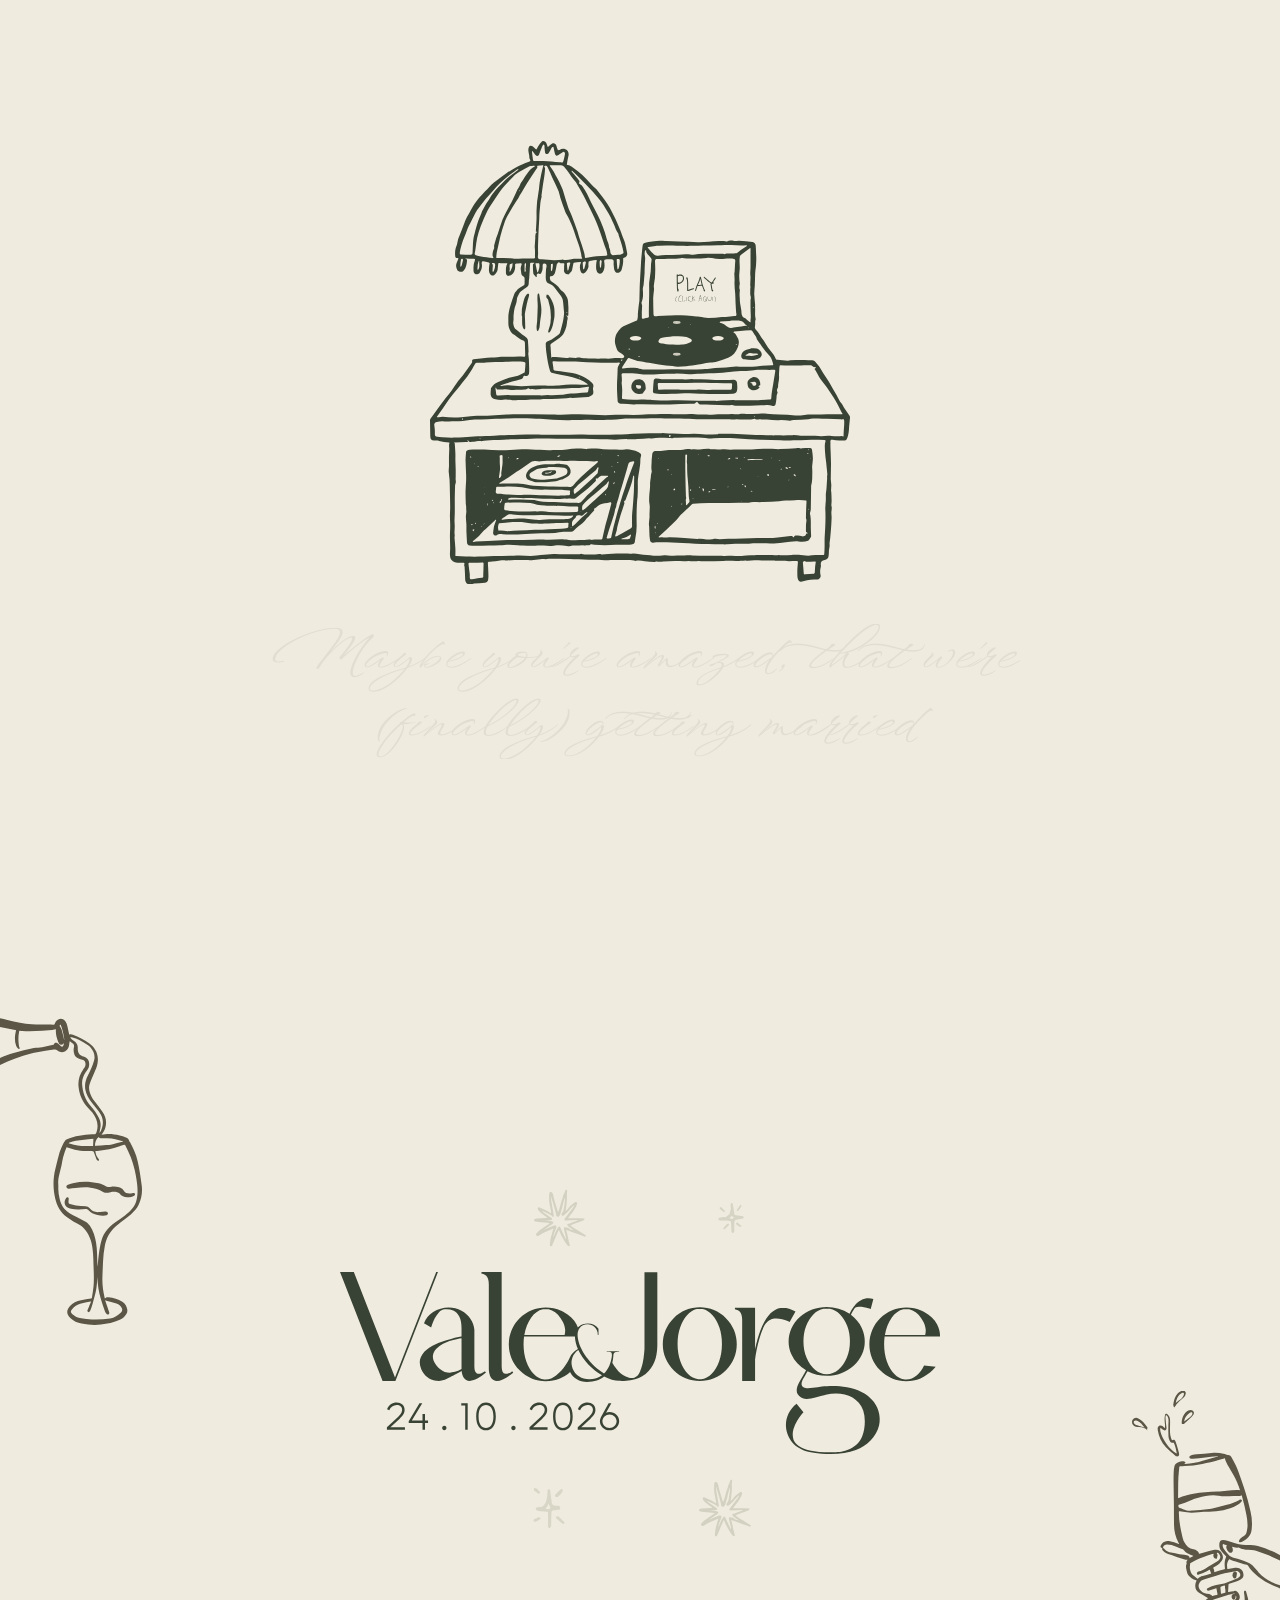
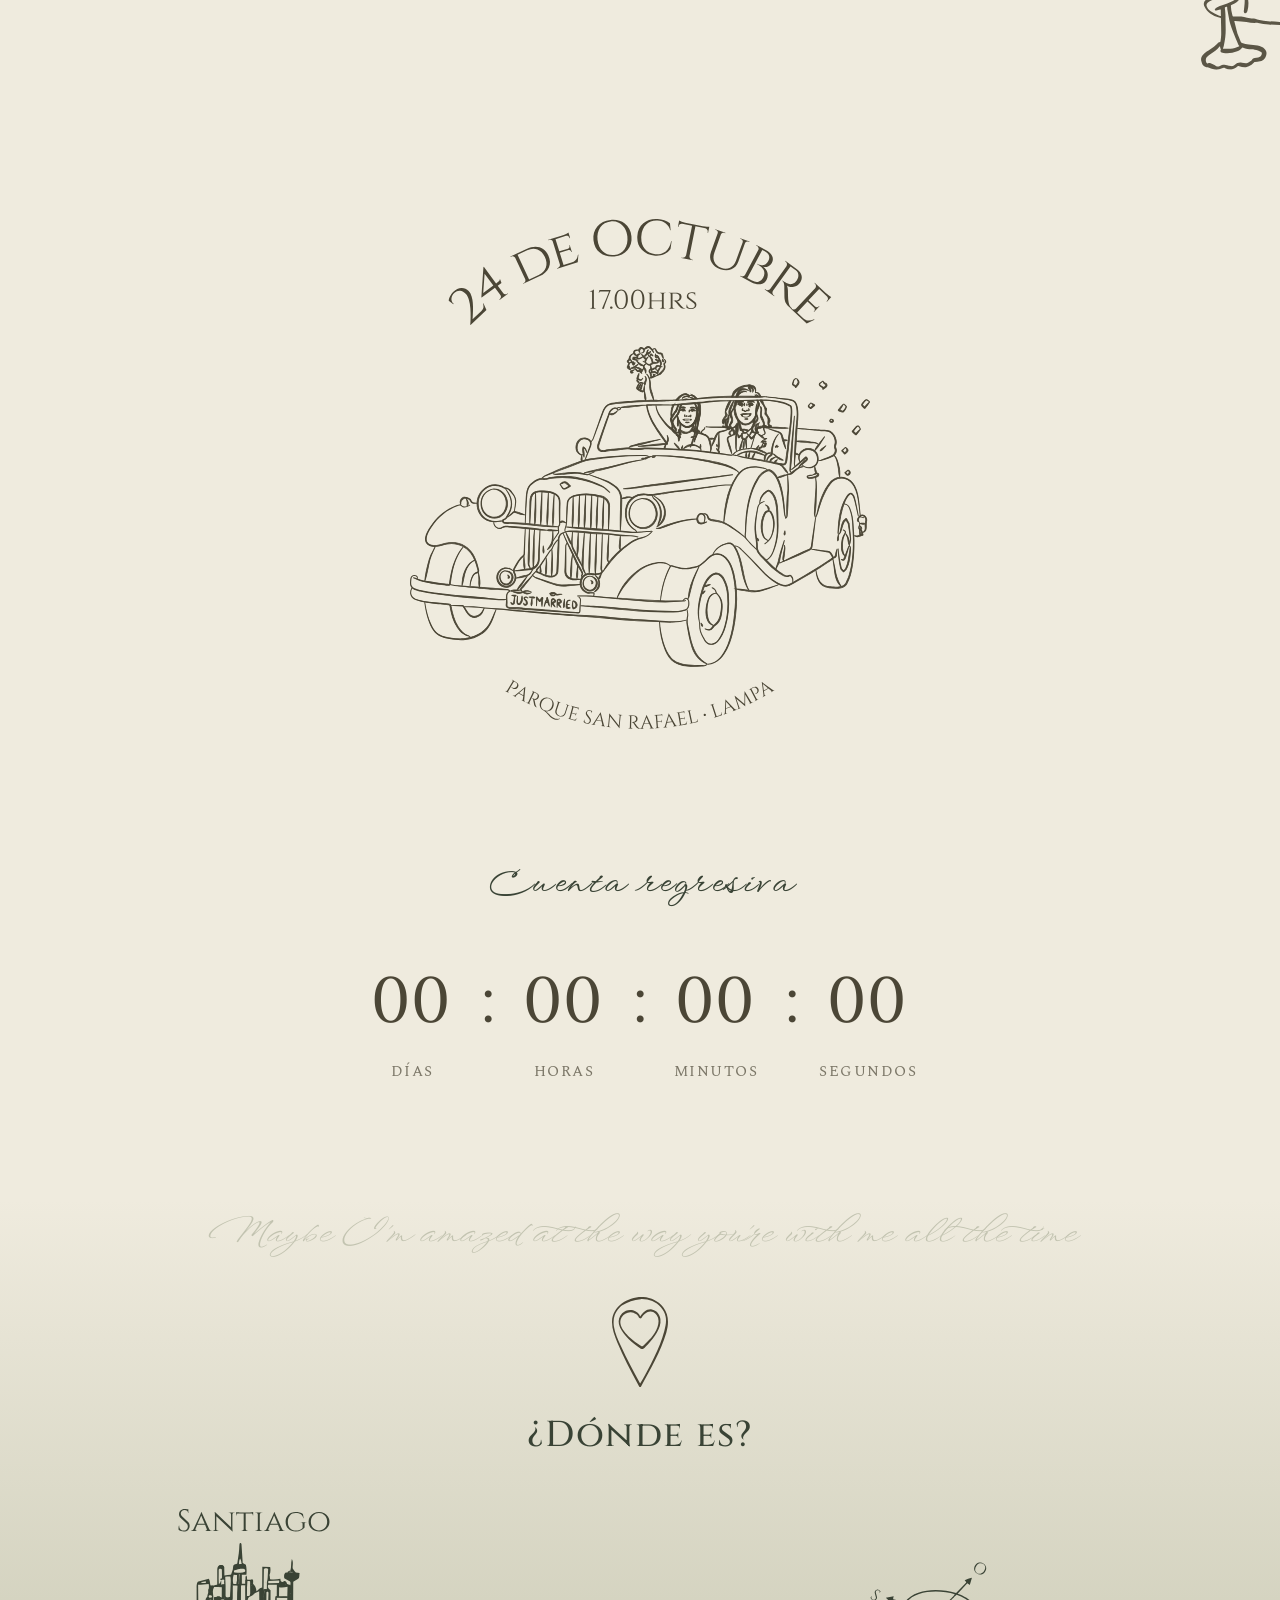
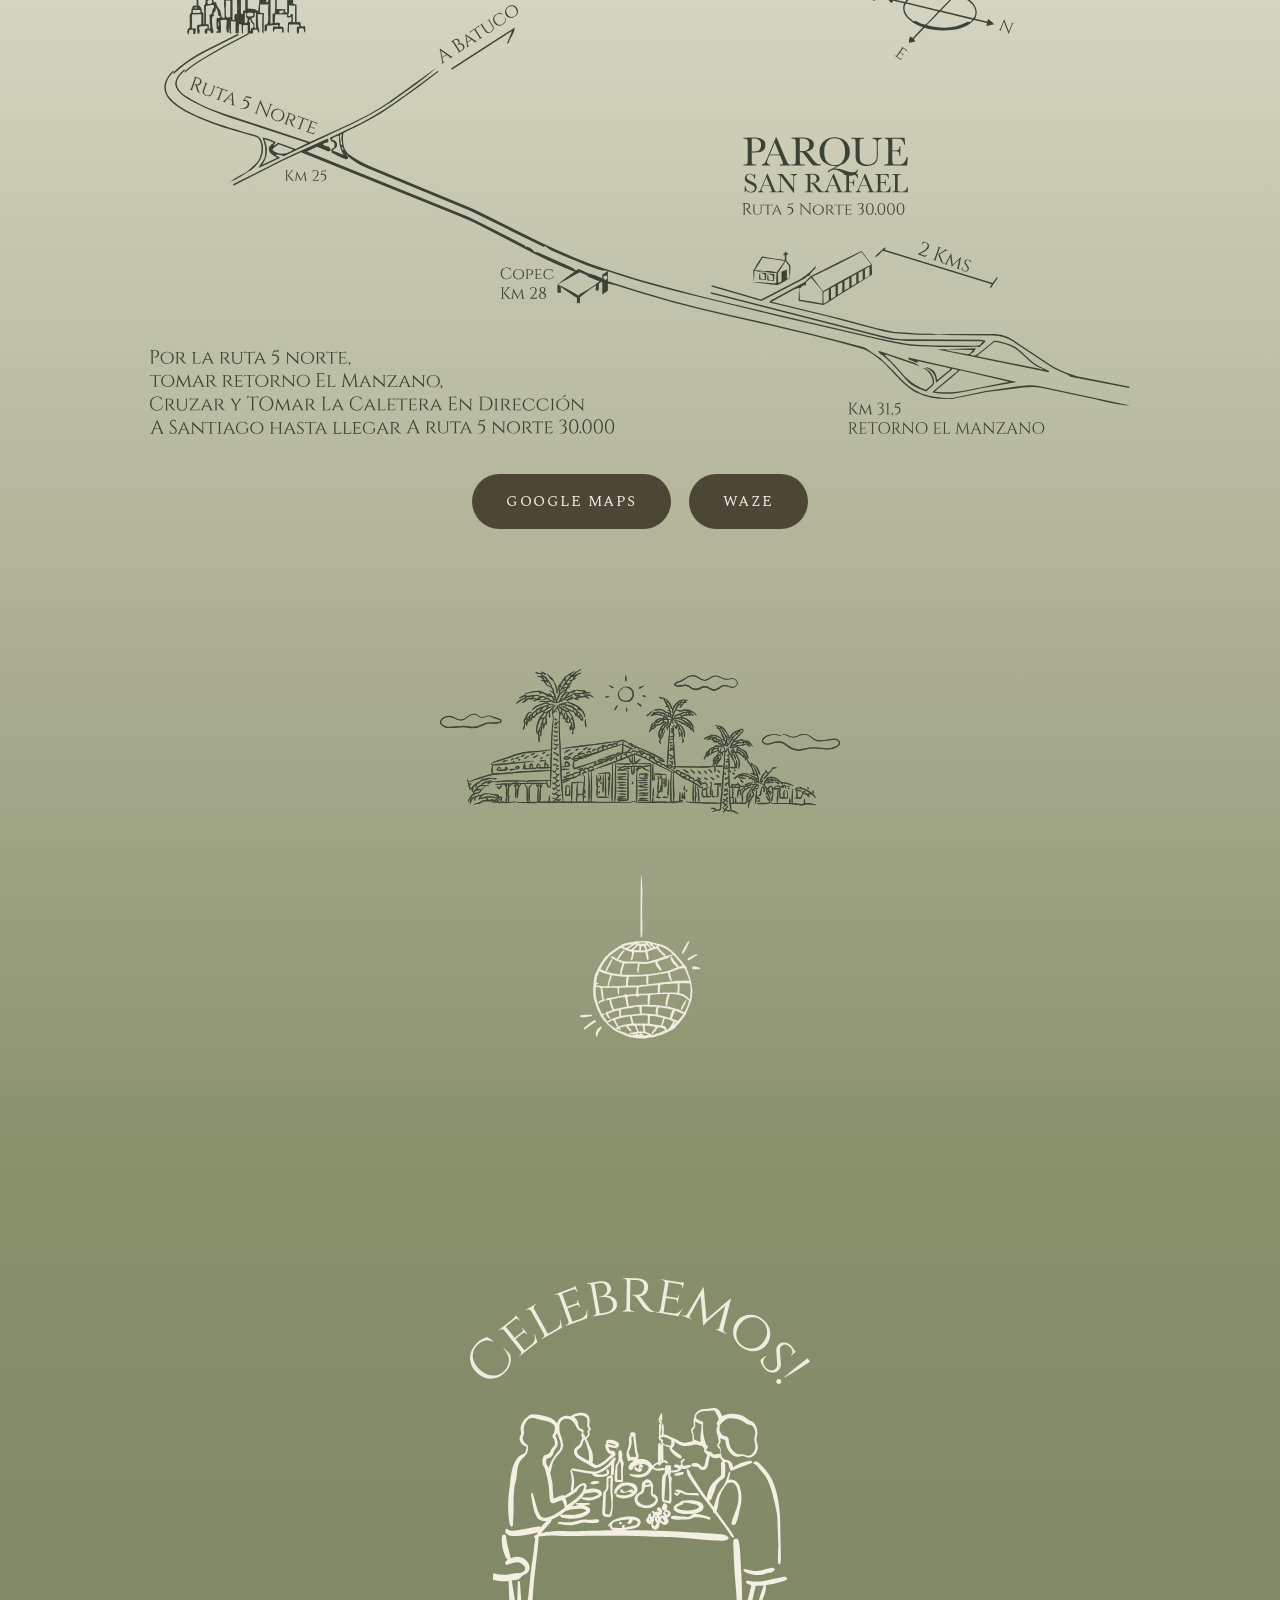
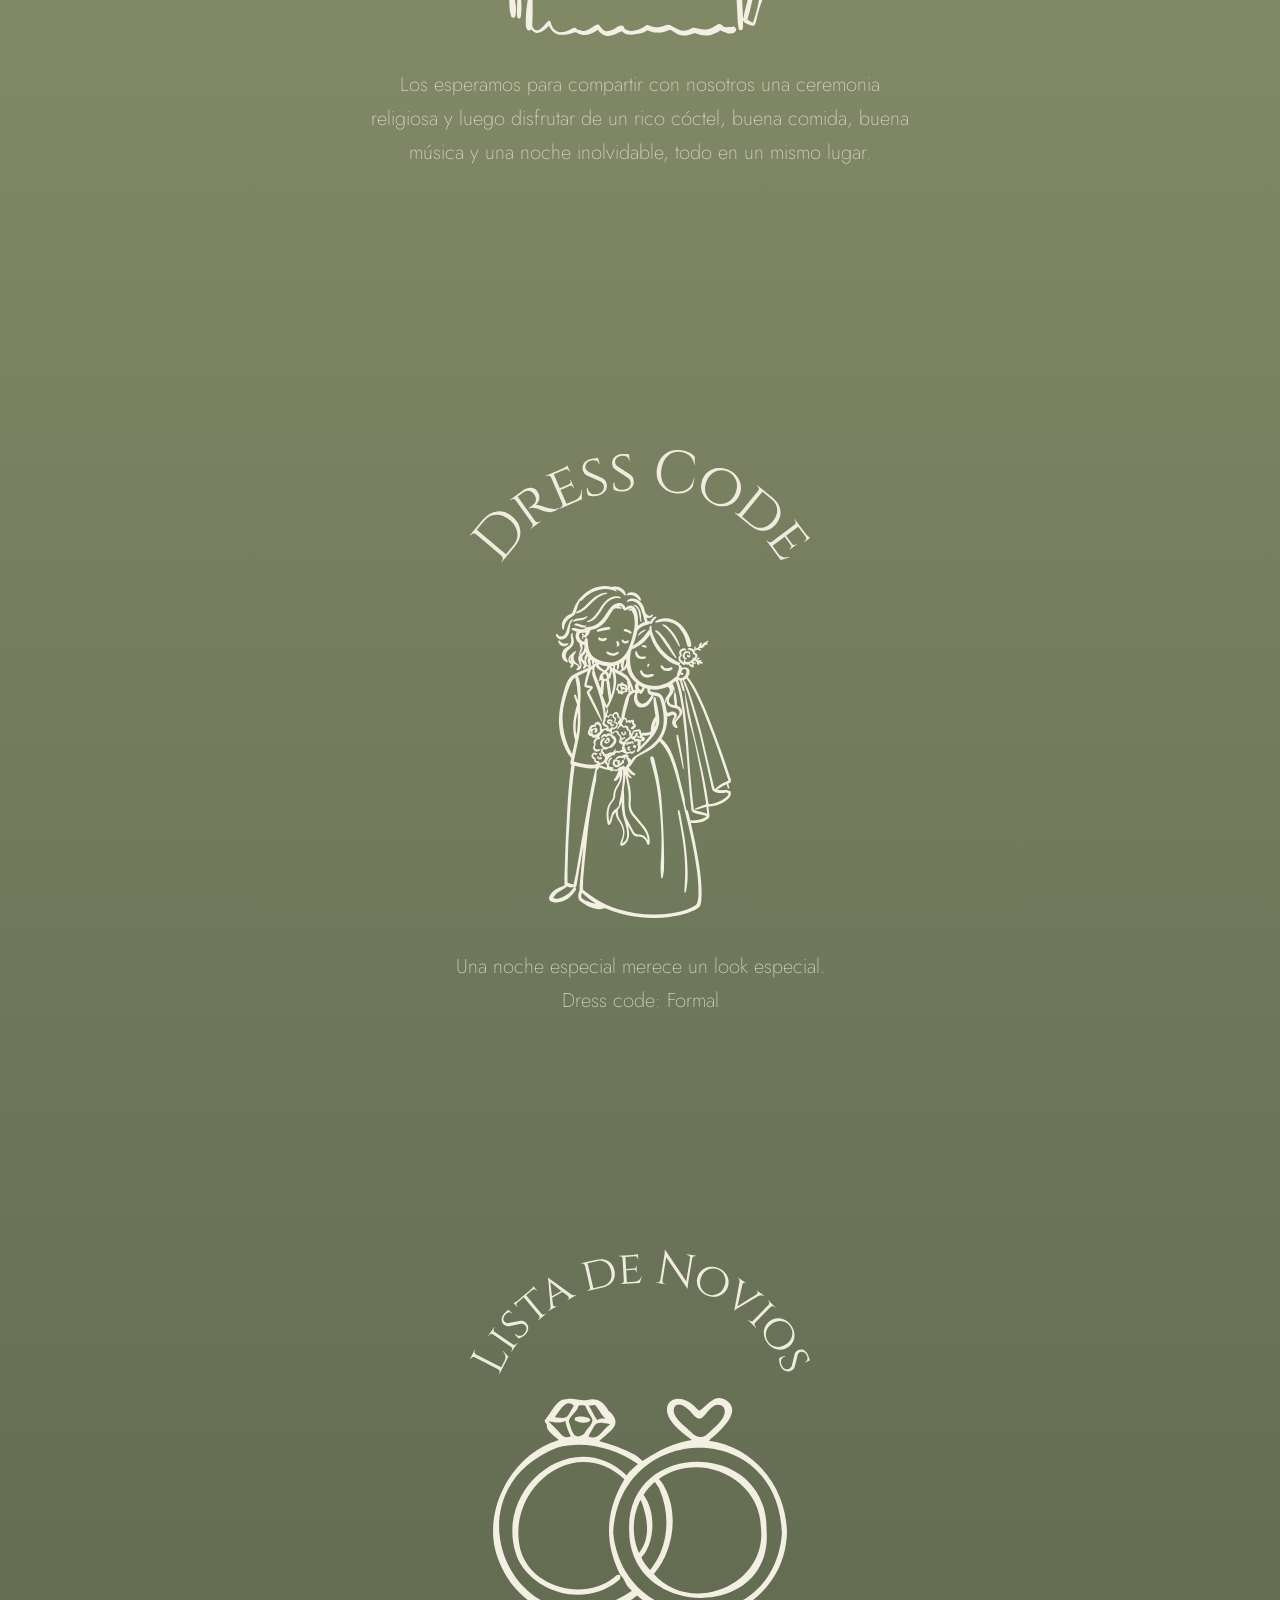
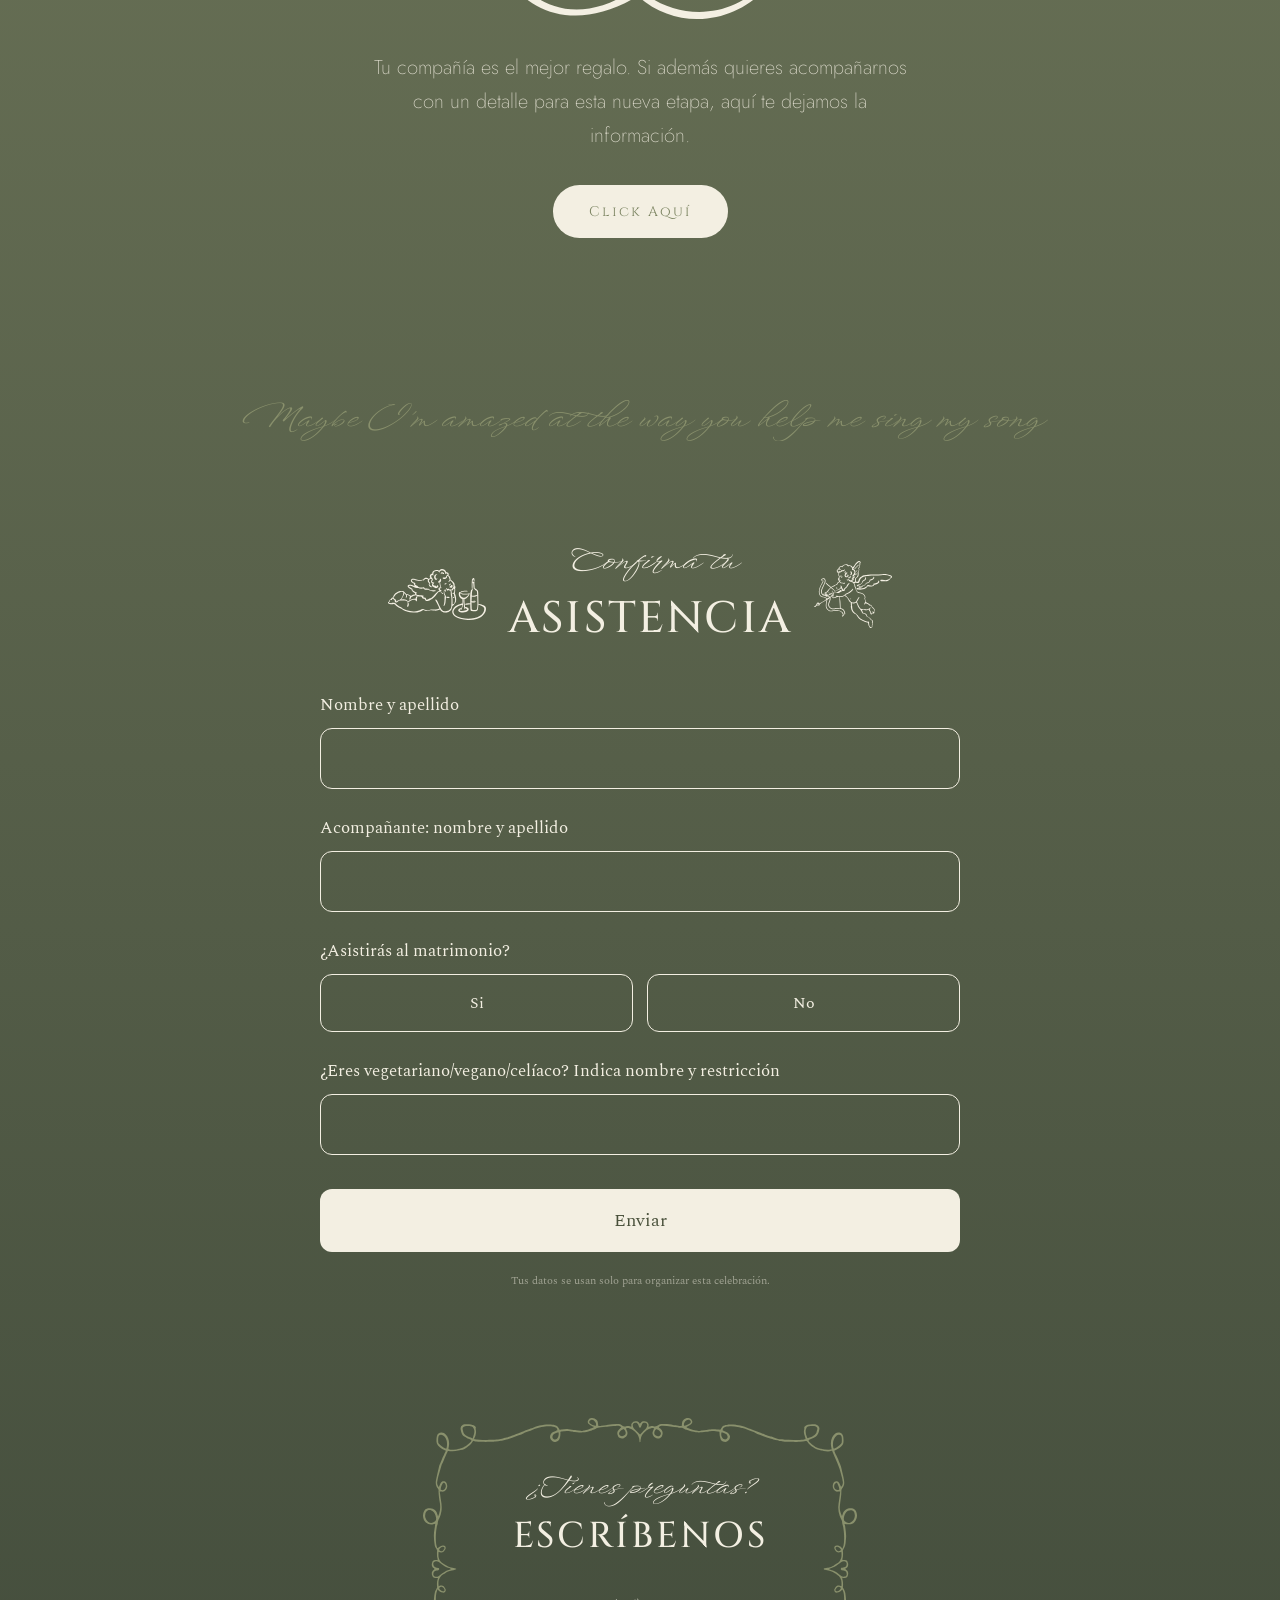
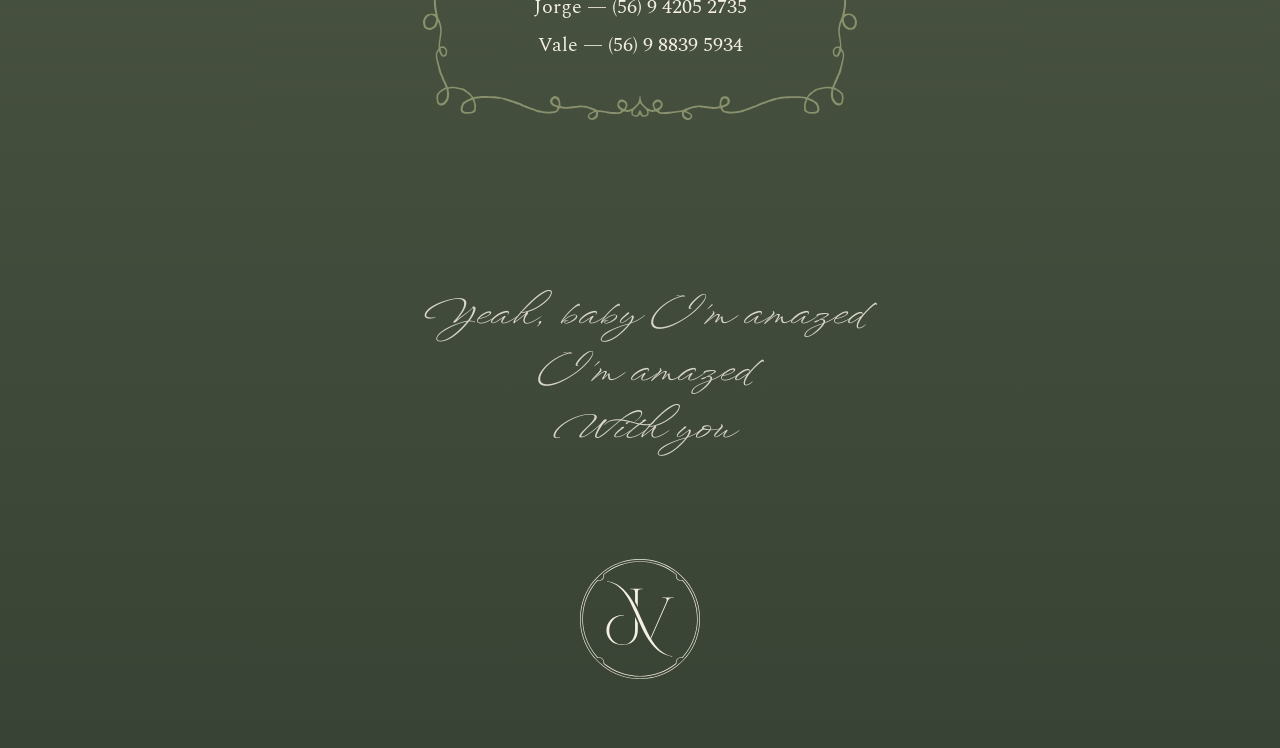
==== commit b89cadcc: "Swap Dress Code illustration and tweak Lista de Novios wording - New dress-code-v2.svg (bride and gr" ====
--- a/index.html
+++ b/index.html
@@ -9,7 +9,7 @@
 <link rel="preconnect" href="https://fonts.googleapis.com">
 <link rel="preconnect" href="https://fonts.gstatic.com" crossorigin>
 <link href="https://fonts.googleapis.com/css2?family=Cinzel:wght@400;500;600;700&family=Spectral:ital,wght@0,300;0,400;0,500;0,600;1,400&family=Jost:wght@200;300&family=WindSong&display=swap" rel="stylesheet">
-<link rel="stylesheet" href="styles.css?v=21">
+<link rel="stylesheet" href="styles.css?v=23">
 </head>
 <body>
 
@@ -171,7 +171,7 @@
 
   <section class="info-section info-section--dress-code" data-screen-label="Dress Code">
     <img class="info-section__title info-section__title--dress-code" src="assets/dress-code-title.svg" alt="Dress Code">
-    <img class="info-section__icon info-section__icon--dress-code" src="assets/dress-code-tint.svg" alt="Dress Code">
+    <img class="info-section__icon info-section__icon--dress-code" src="assets/dress-code-v2.svg" alt="Dress Code">
     <p class="info-section__body">Una noche especial merece un look especial.
 Dress code: Formal</p>
   </section>
@@ -179,7 +179,7 @@
   <section class="info-section info-section--lista-novios" data-screen-label="Lista de Novios">
     <img class="info-section__title info-section__title--lista-novios" src="assets/lista-novios-title.svg" alt="Lista de Novios">
     <img class="info-section__icon info-section__icon--lista-novios" src="assets/lista-novios-tint.svg" alt="Lista de Novios">
-    <p class="info-section__body">Tu compañía es el mejor regalo. Si además deseas acompañarnos con un detalle para esta nueva etapa, aquí te dejamos la información.</p>
+    <p class="info-section__body">Tu compañía es el mejor regalo. Si además quieres acompañarnos con un detalle para esta nueva etapa, aquí te dejamos la información.</p>
     <a class="info-section__cta" href="https://www.noviosparis.cl/home/couple-catalog/6971210" target="_blank" rel="noopener" id="listaNoviosCta">Click Aquí</a>
   </section>
 
@@ -266,6 +266,6 @@
   <div class="play-toggle__play" id="playIconPlay" hidden></div>
 </button>
 
-<script src="script.js?v=11"></script>
+<script src="script.js?v=17"></script>
 </body>
 </html>
--- a/styles.css
+++ b/styles.css
@@ -99,6 +99,19 @@
   pointer-events: none;
 }
 
+/* Group d's page is much shorter (several sections removed), so the
+   same percentage-based stops would keep everything cream for longer
+   than intended — bring the sage/dark transition in earlier. */
+.group-d .page__bg {
+  background: linear-gradient(
+    to bottom,
+    var(--grad-cream) 0%,
+    var(--grad-cream) 12%,
+    var(--grad-sage) 28%,
+    var(--grad-dark) 50%
+  );
+}
+
 section {
   box-sizing: border-box;
   padding-left: clamp(20px, 5vw, 32px);
@@ -587,6 +600,12 @@
   }
 }
 
+/* Group d: with the transition (disco ball) section removed, Ceremonia
+   and Lista de Novios get pulled up to cut the leftover whitespace. The
+   actual margin-top is computed and set in script.js, since the natural
+   gap (driven by vh-centered min-height + responsive image sizing)
+   isn't a fixed pixel amount across viewports. */
+
 .info-section__title {
   height: auto;
   margin: 0 auto 24px;
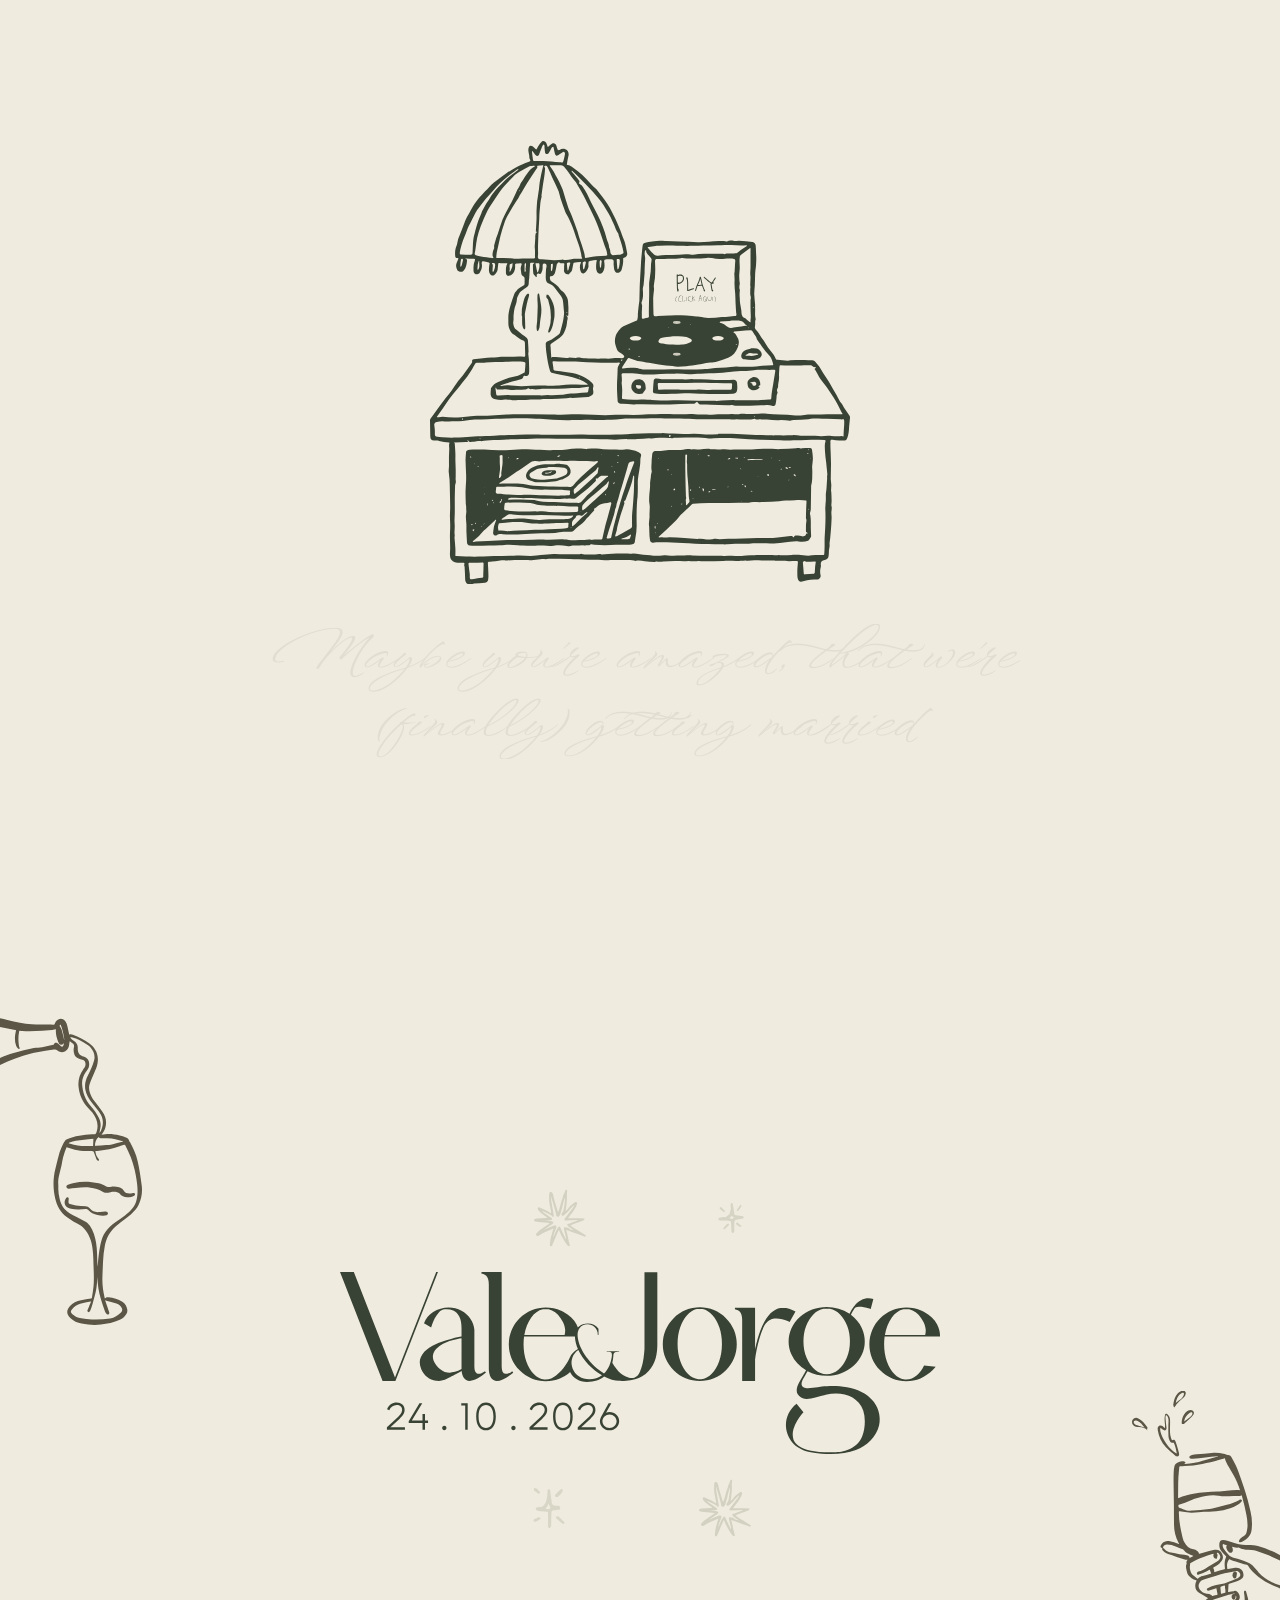
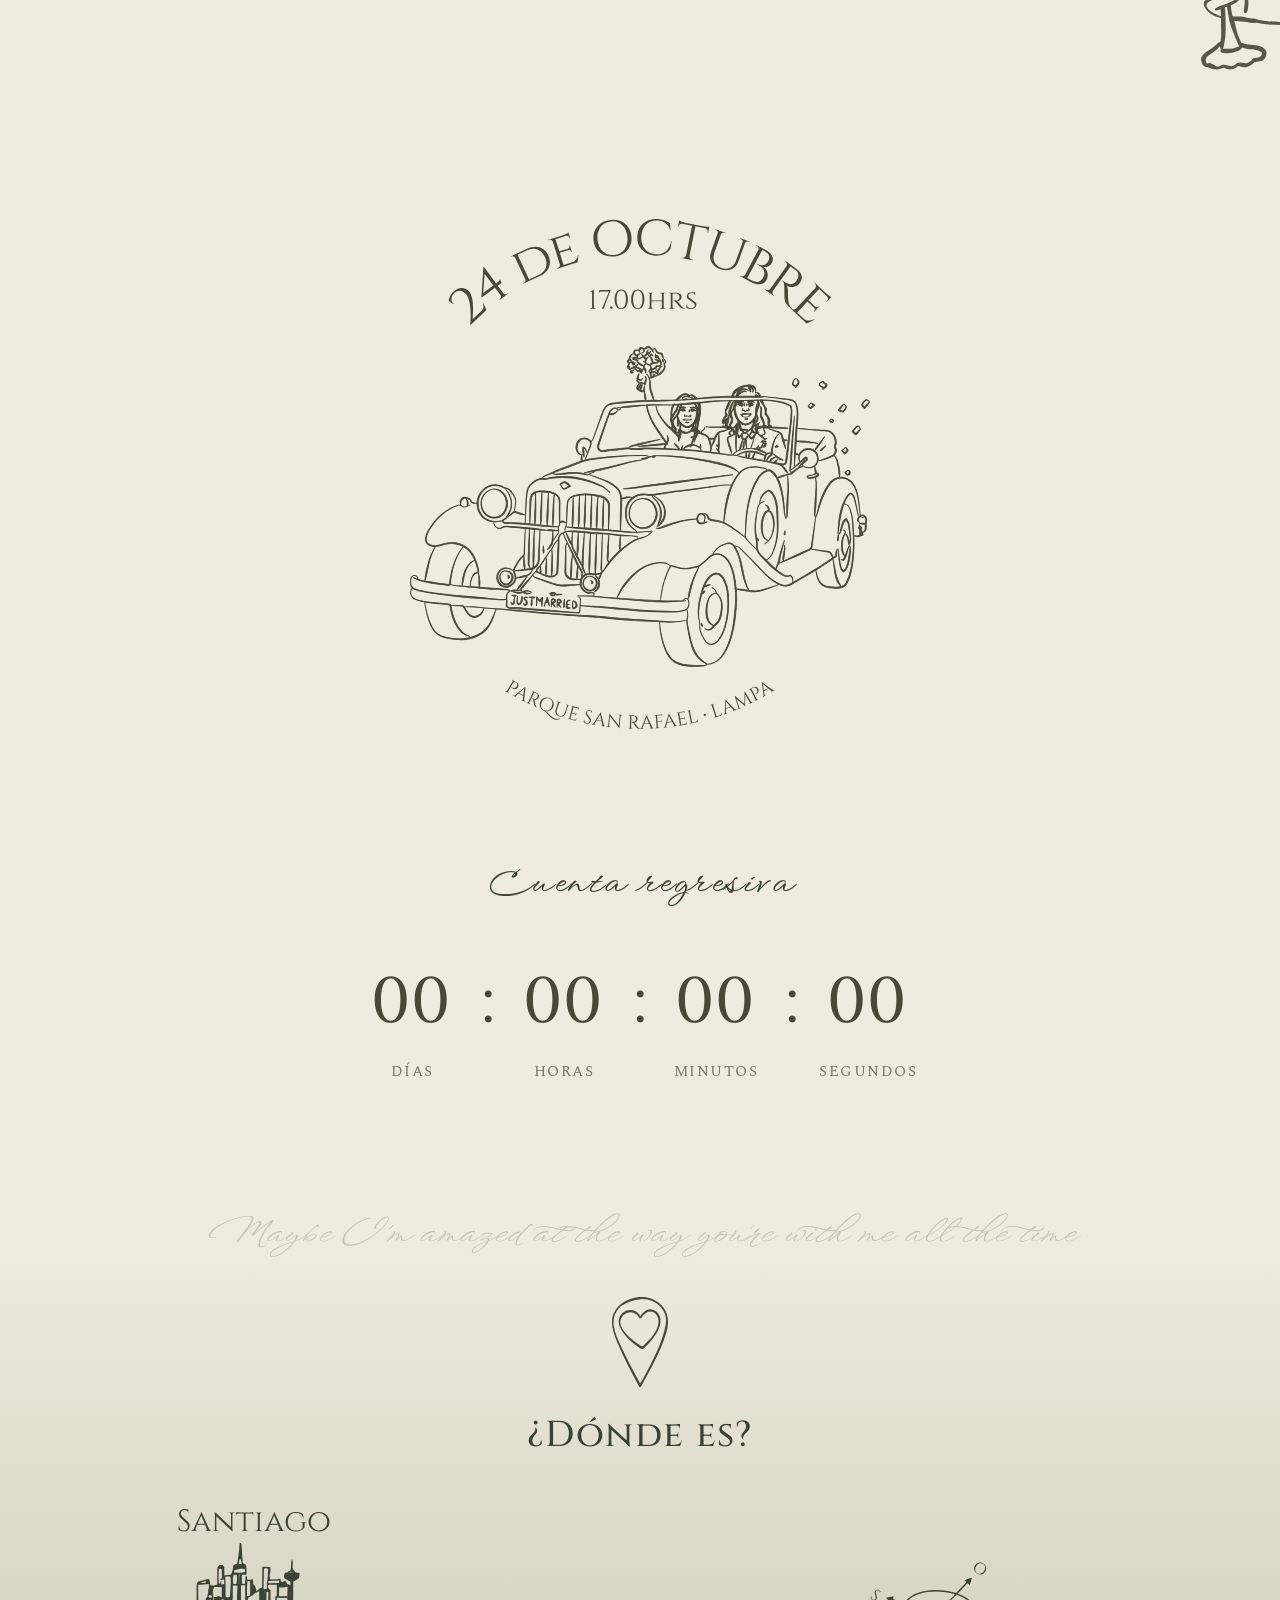
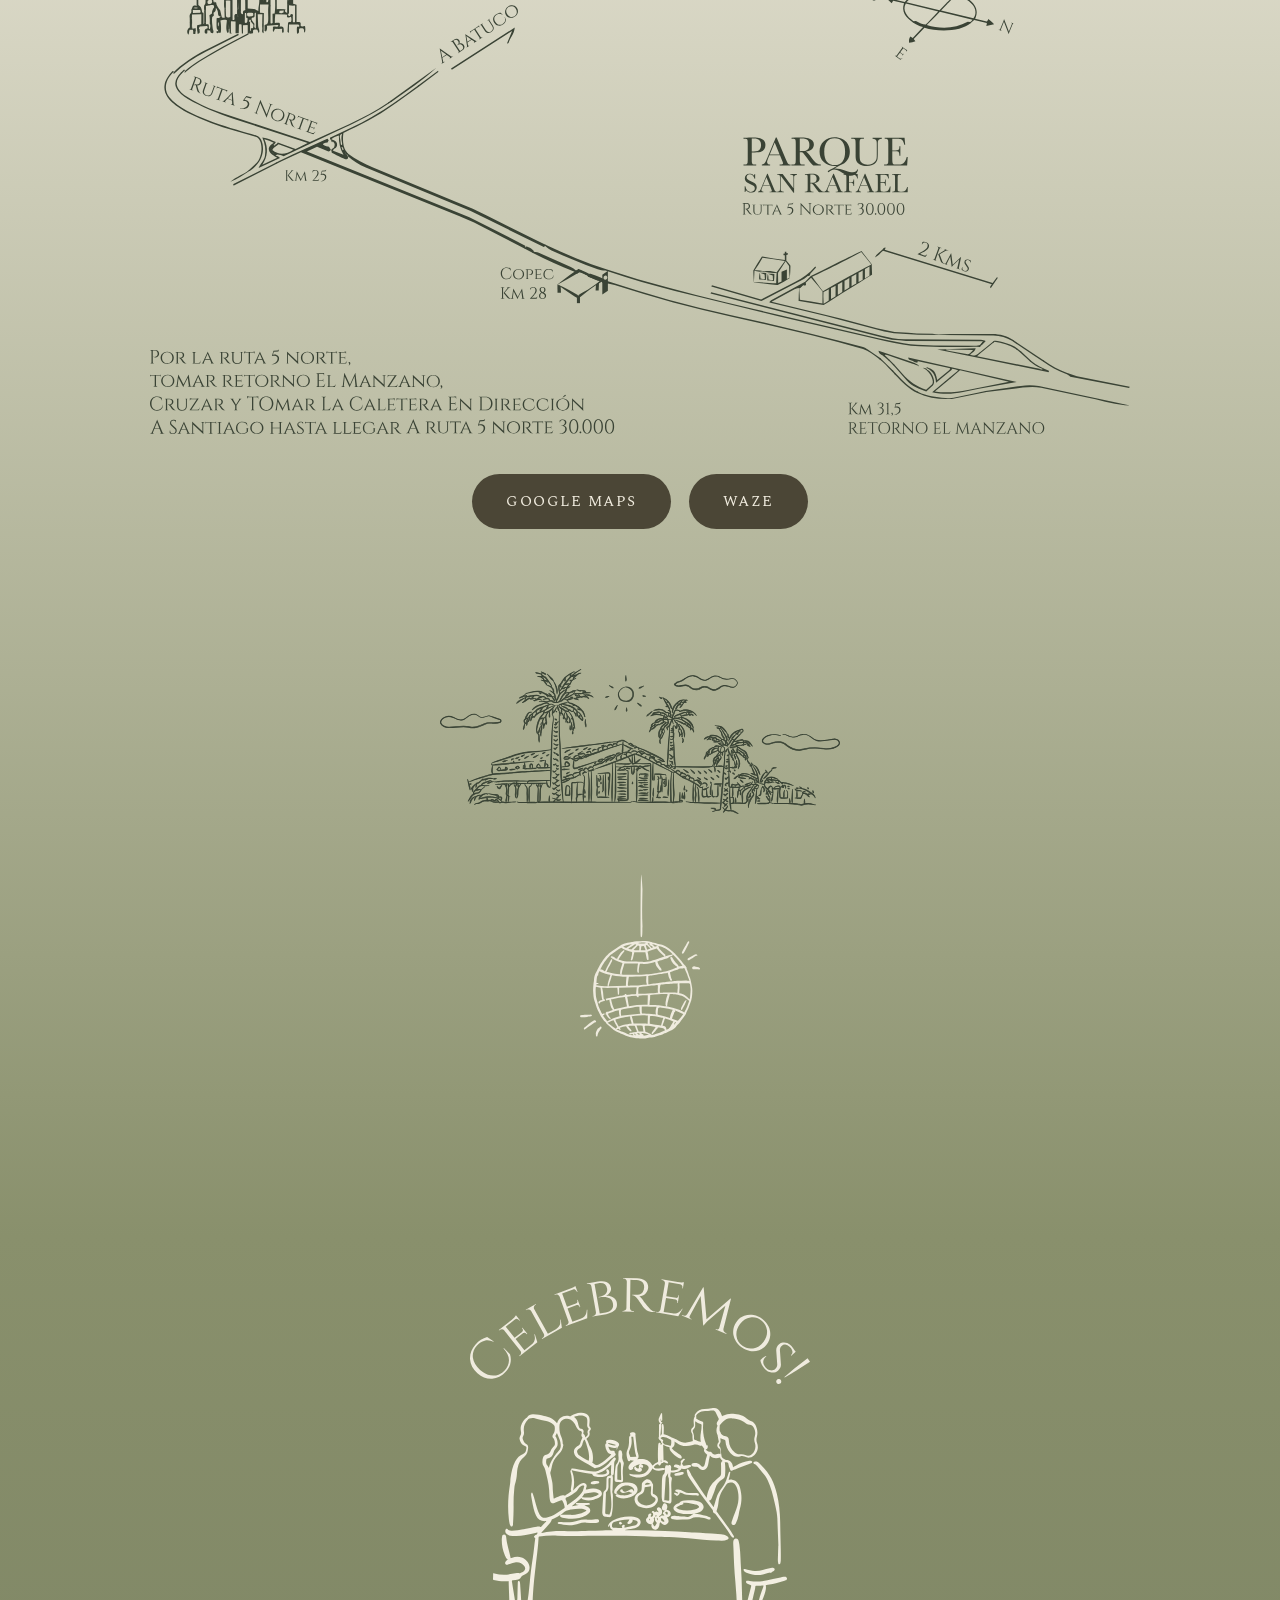
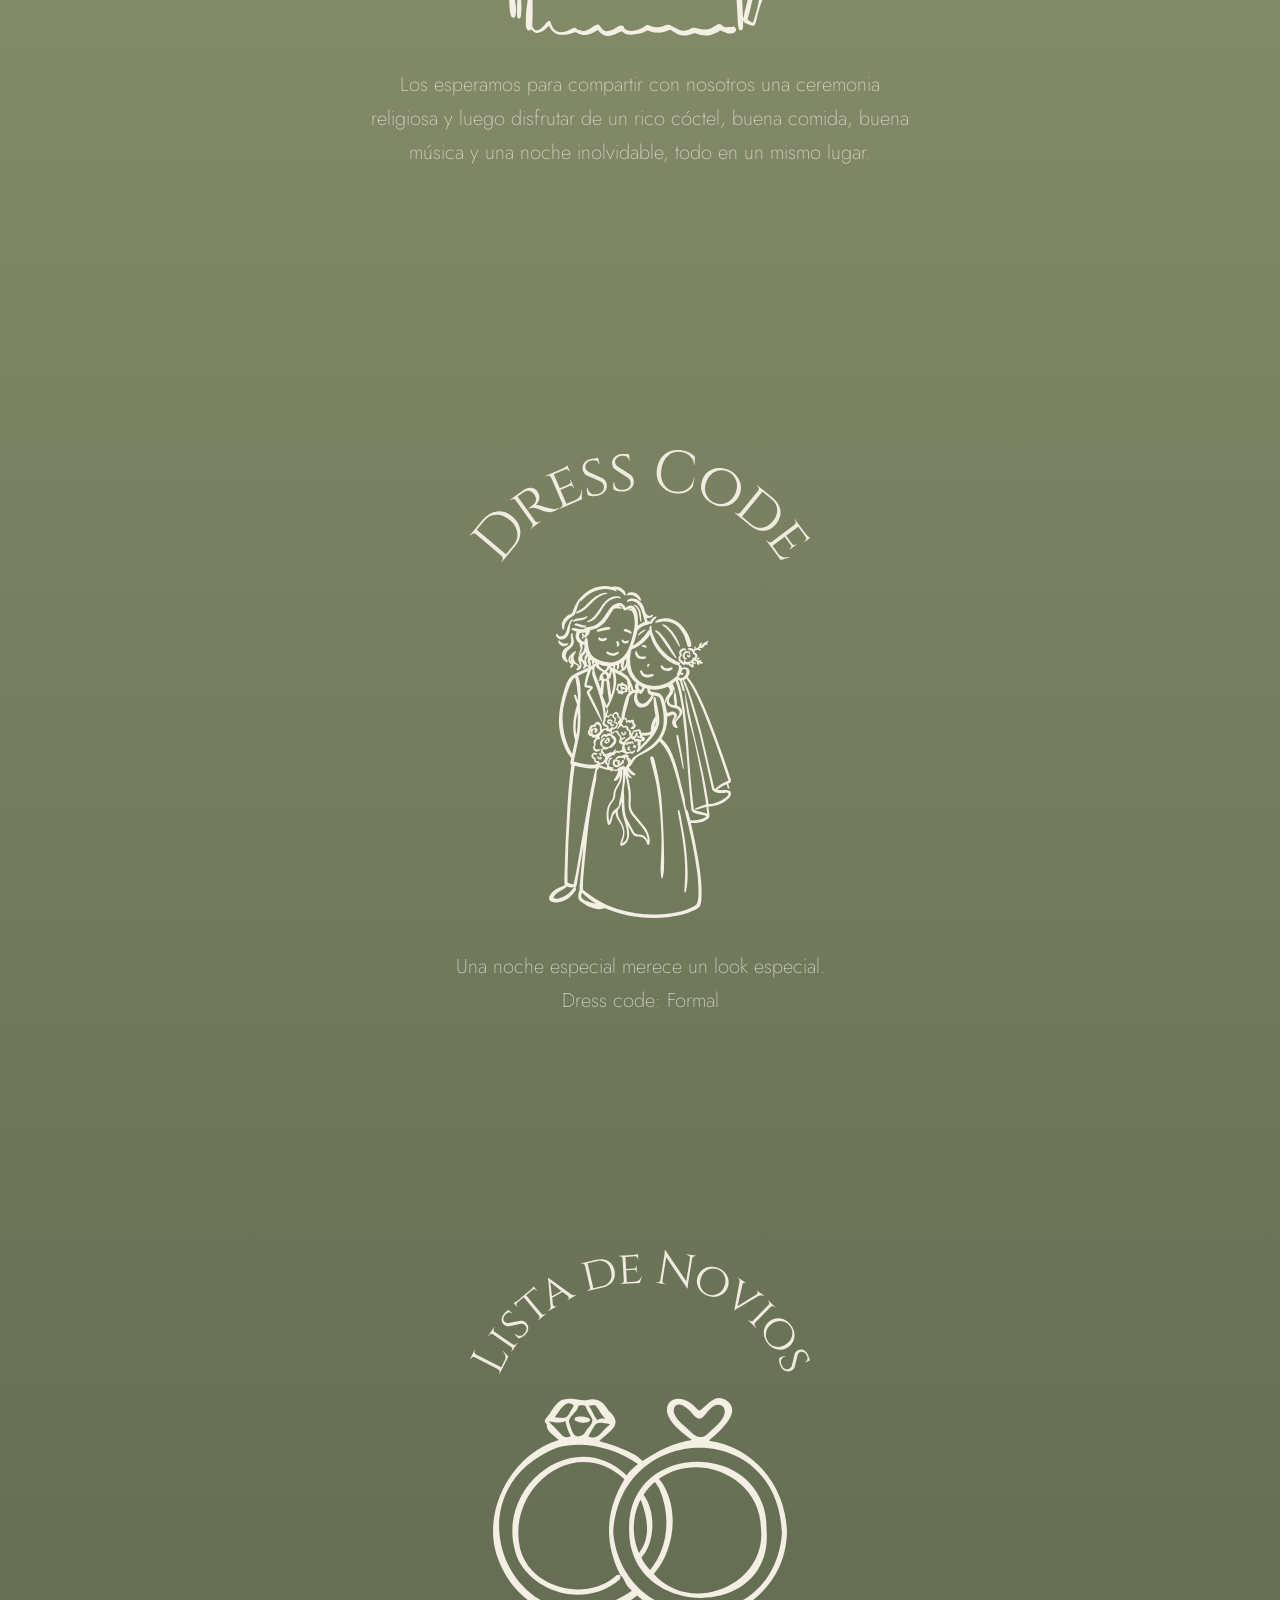
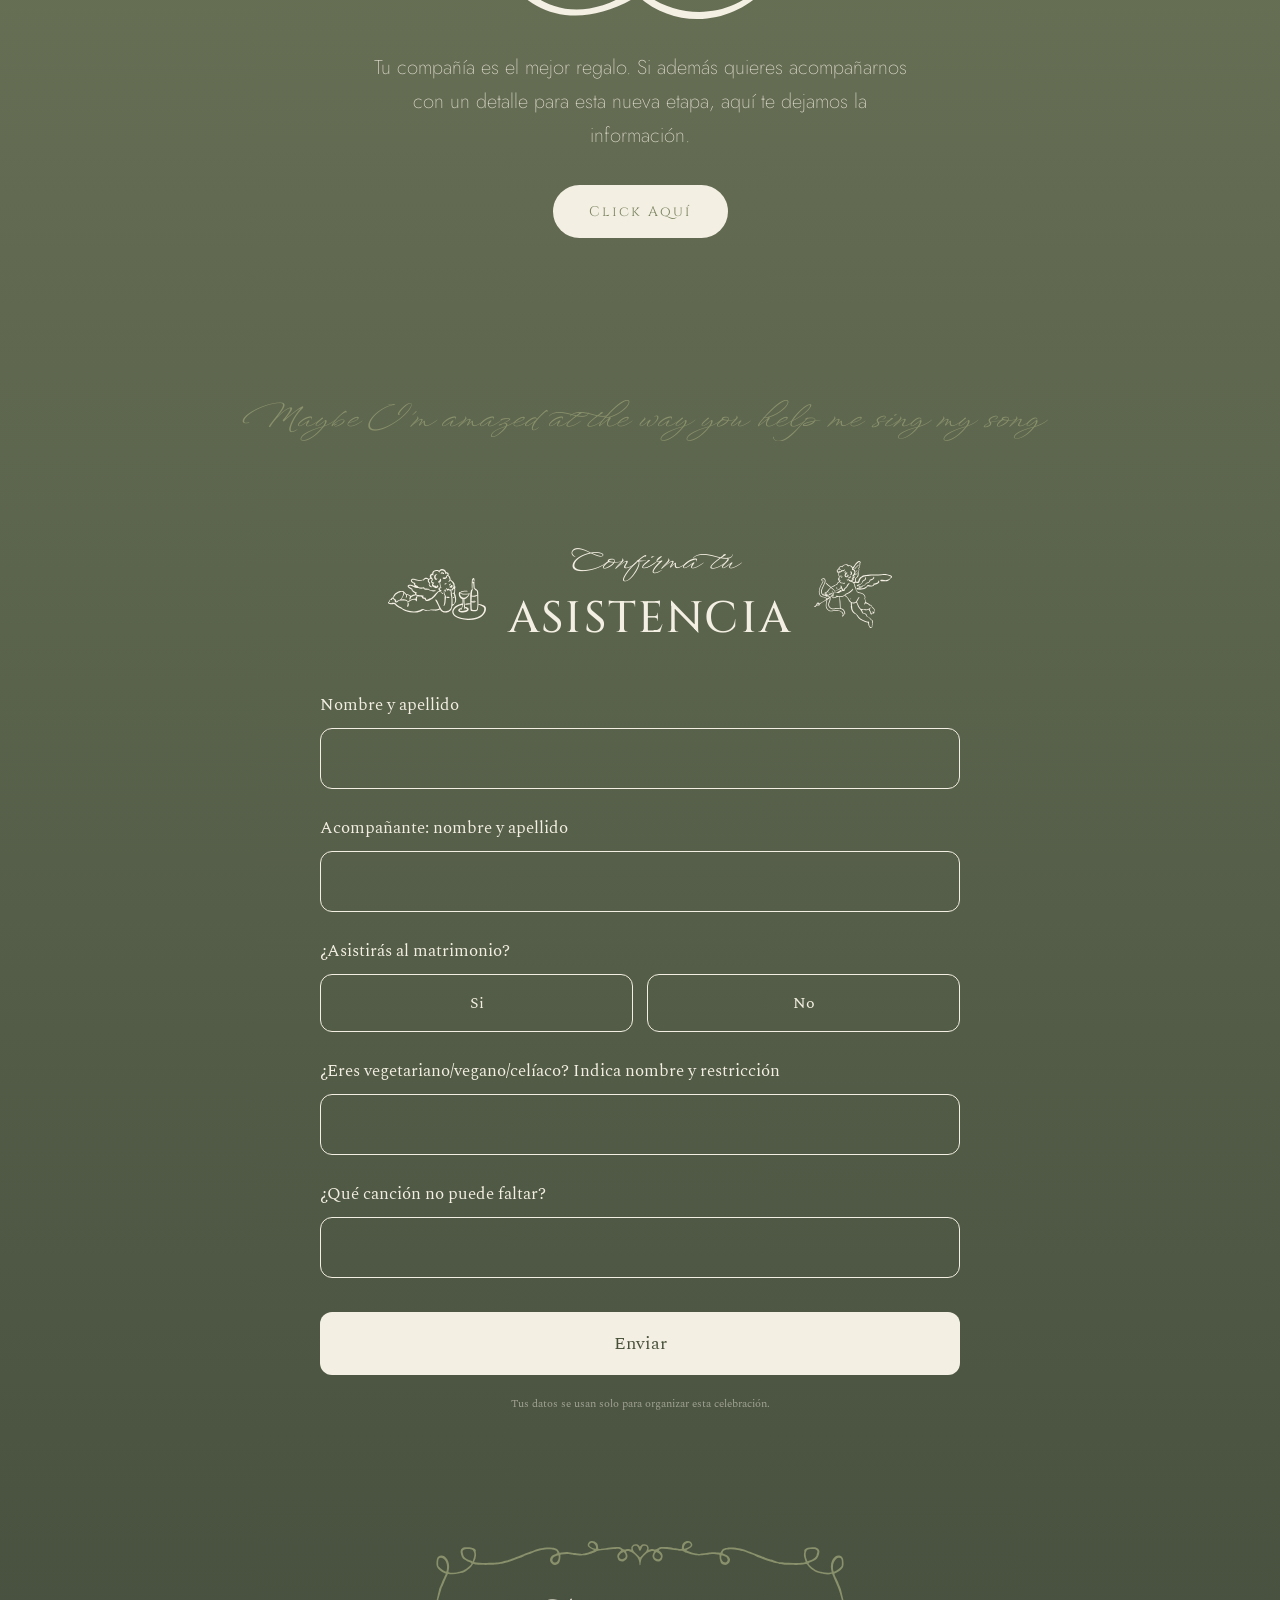
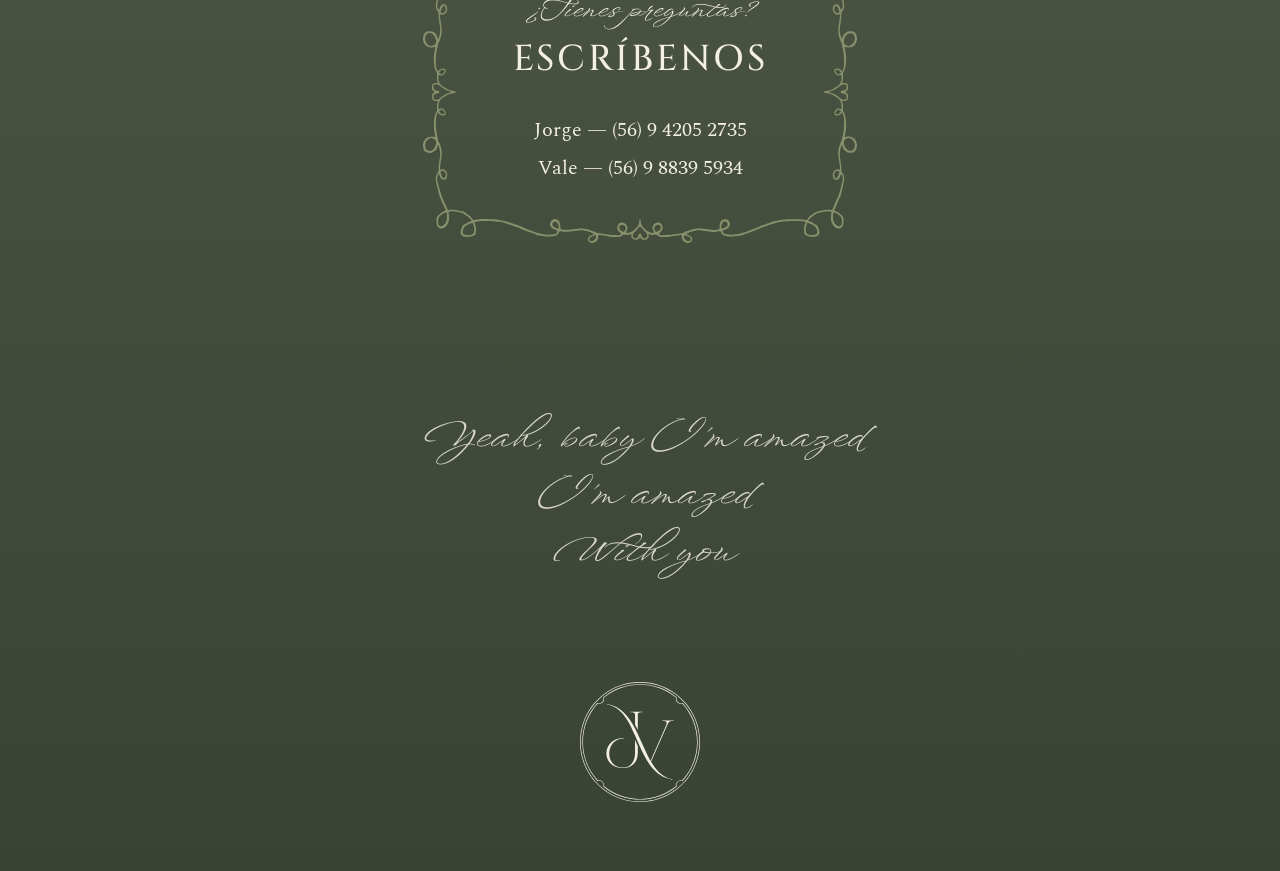
==== commit f58d2610: "Add "song request" field to RSVP form New optional text field after the dietary-restriction field, a" ====
--- a/index.html
+++ b/index.html
@@ -221,6 +221,10 @@
         <p>¿Eres vegetariano/vegano/celíaco? Indica nombre y restricción</p>
         <input type="text" id="rsvpDietary" name="dietary">
       </div>
+      <div class="rsvp__field">
+        <p>¿Qué canción no puede faltar?</p>
+        <input type="text" id="rsvpSong" name="song">
+      </div>
       <button type="submit" class="rsvp__submit">Enviar</button>
     </form>
 
@@ -266,6 +270,6 @@
   <div class="play-toggle__play" id="playIconPlay" hidden></div>
 </button>
 
-<script src="script.js?v=17"></script>
+<script src="script.js?v=18"></script>
 </body>
 </html>
